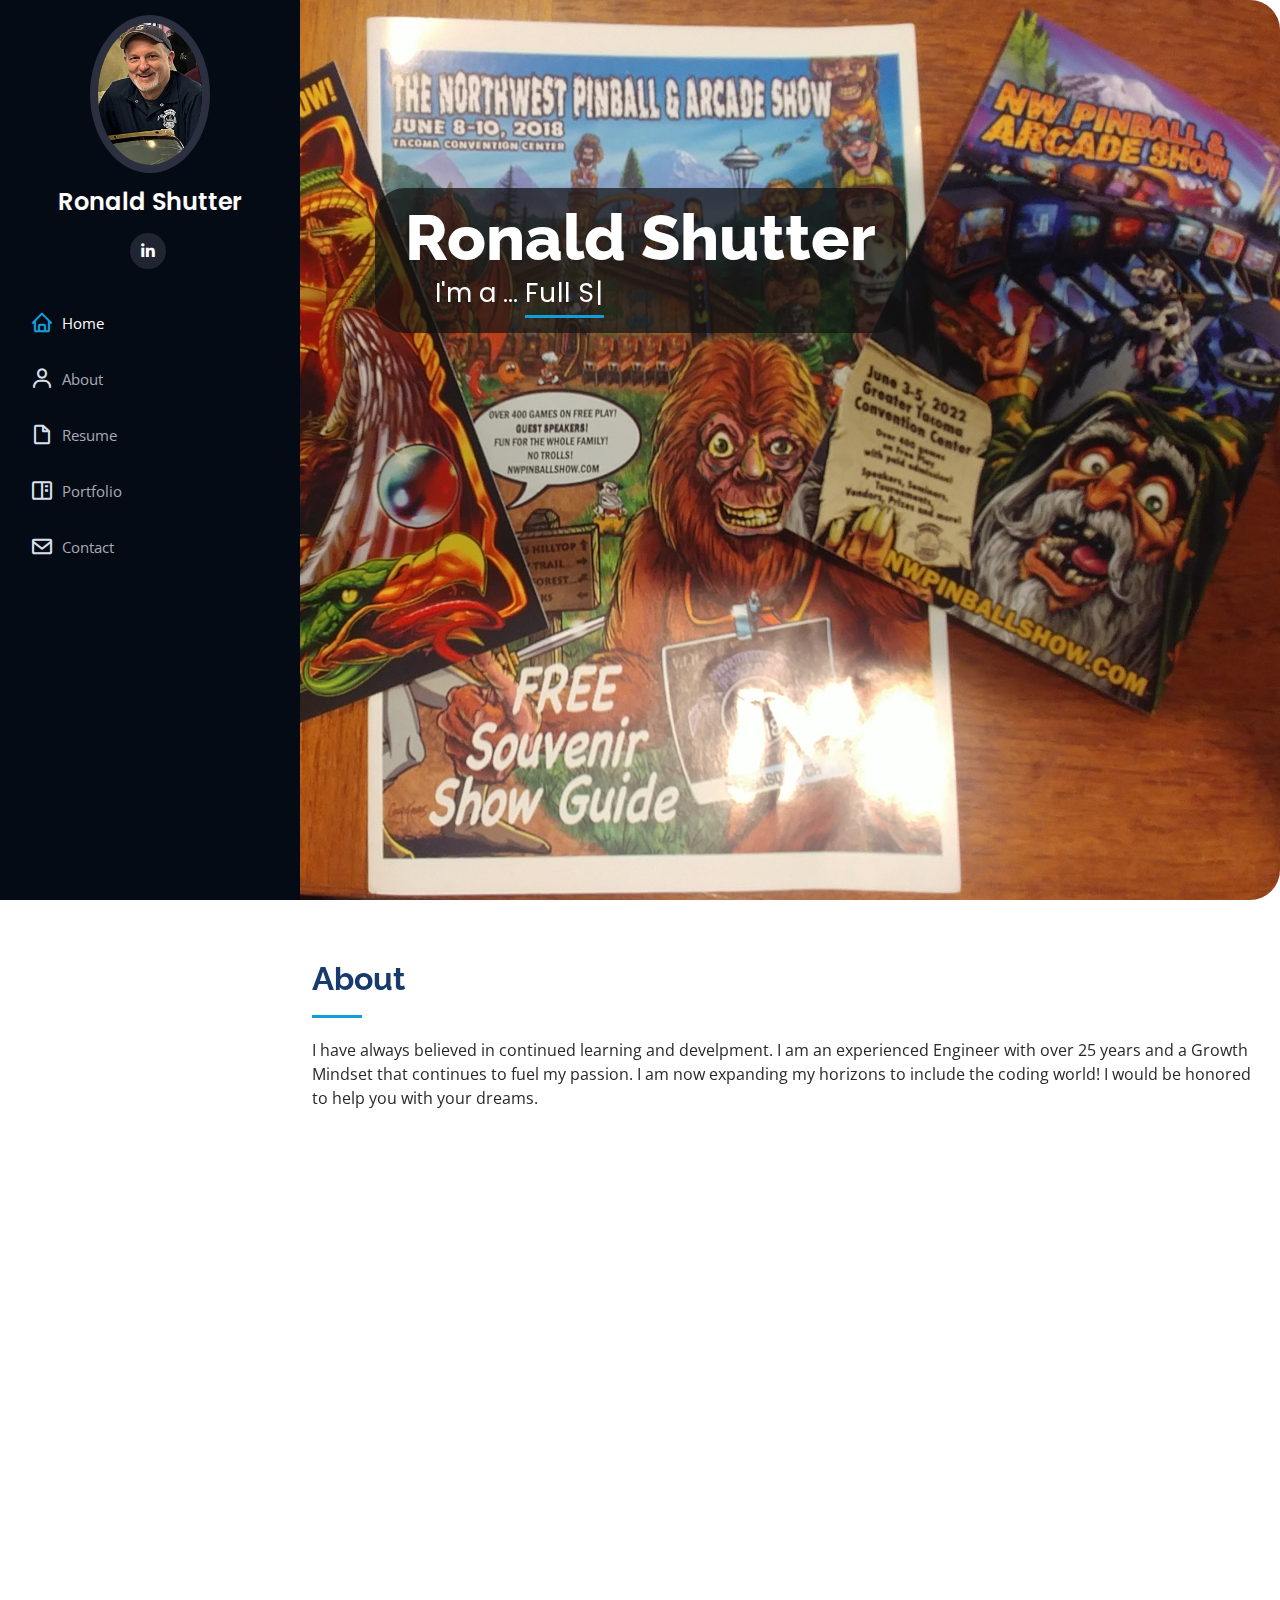
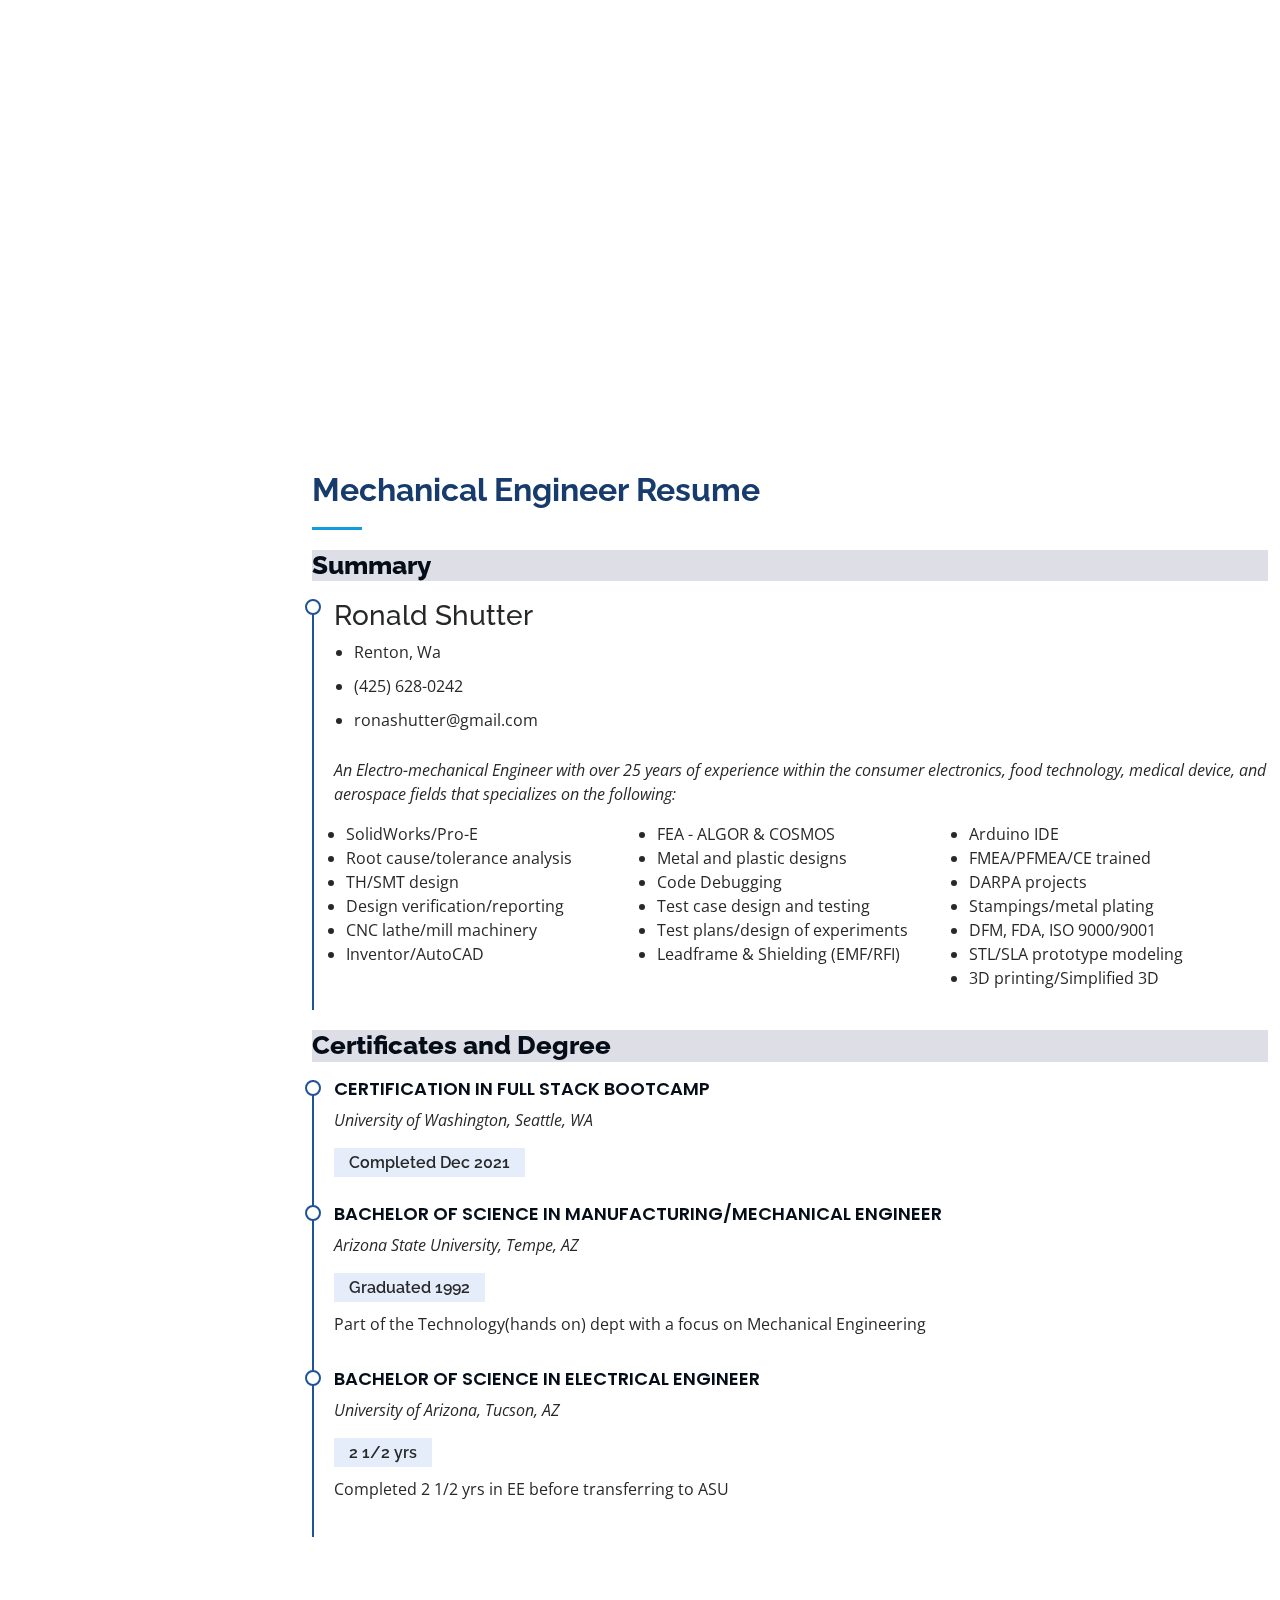
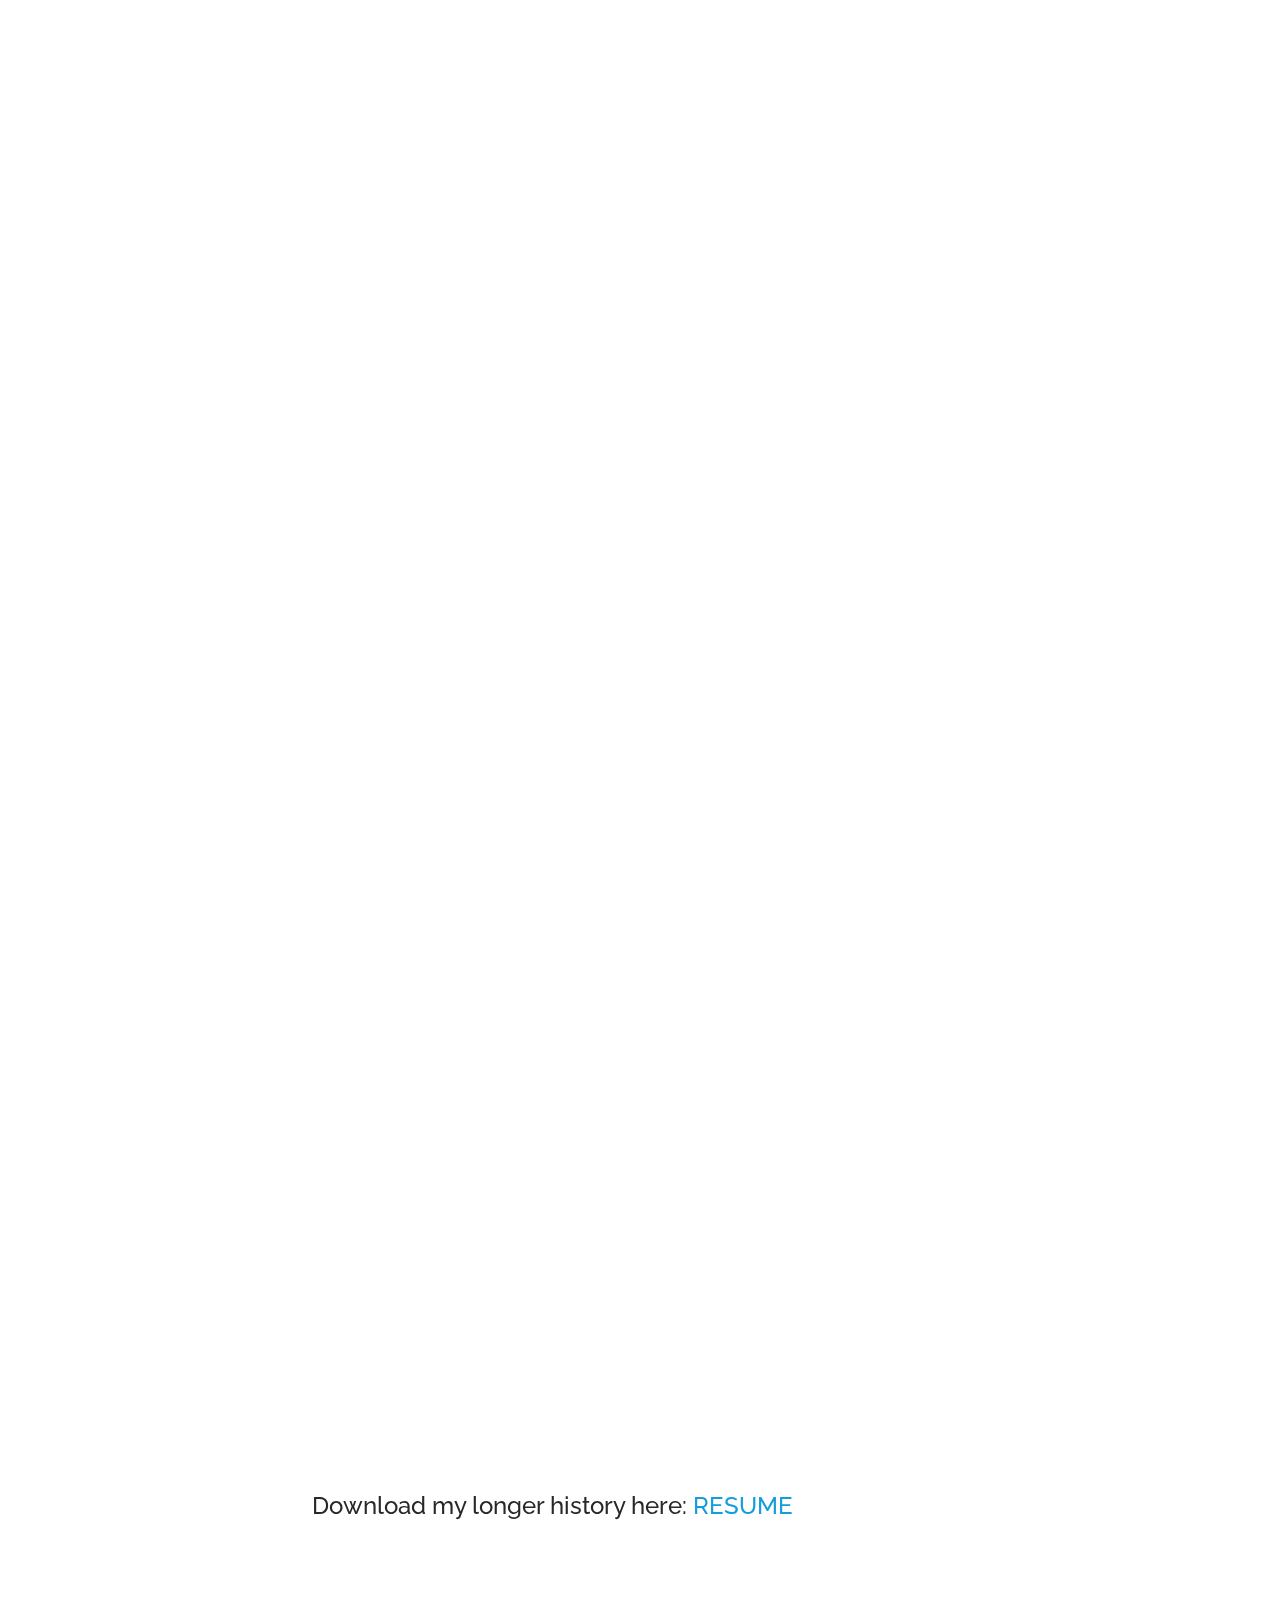
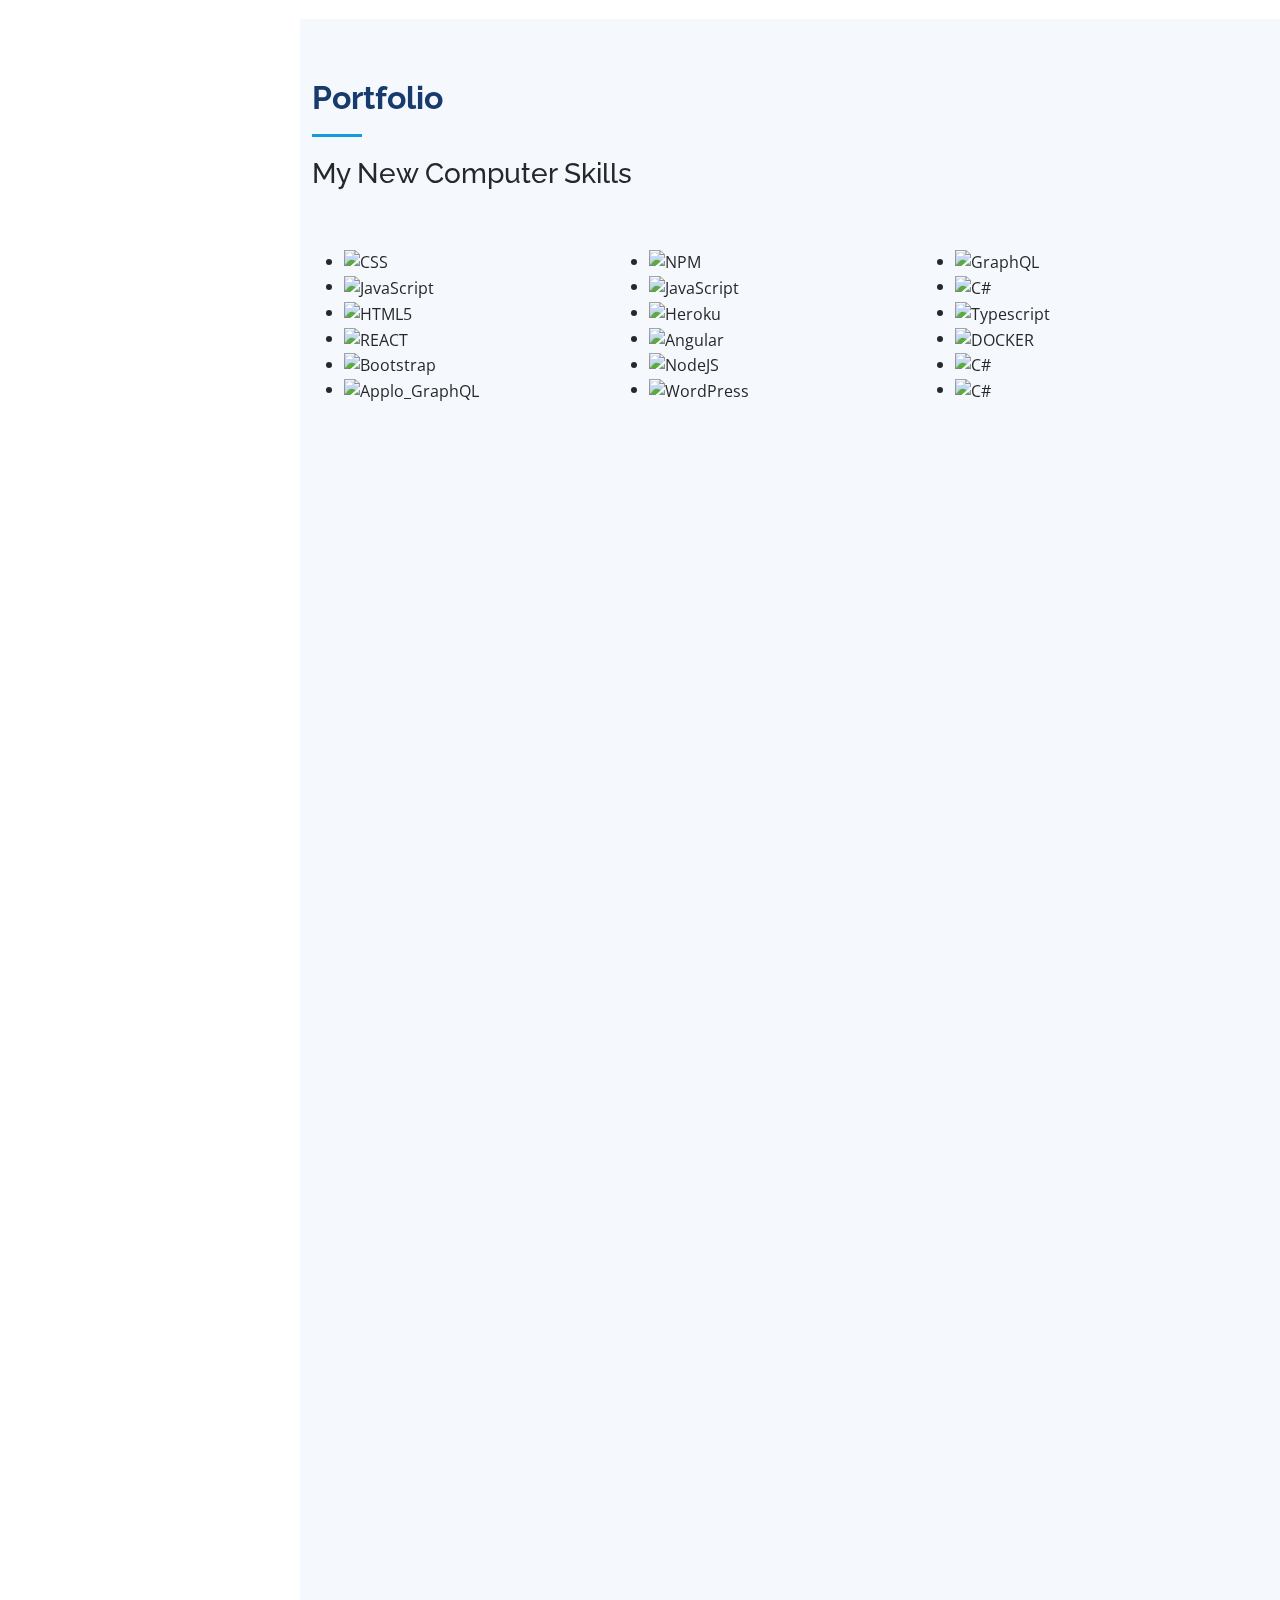
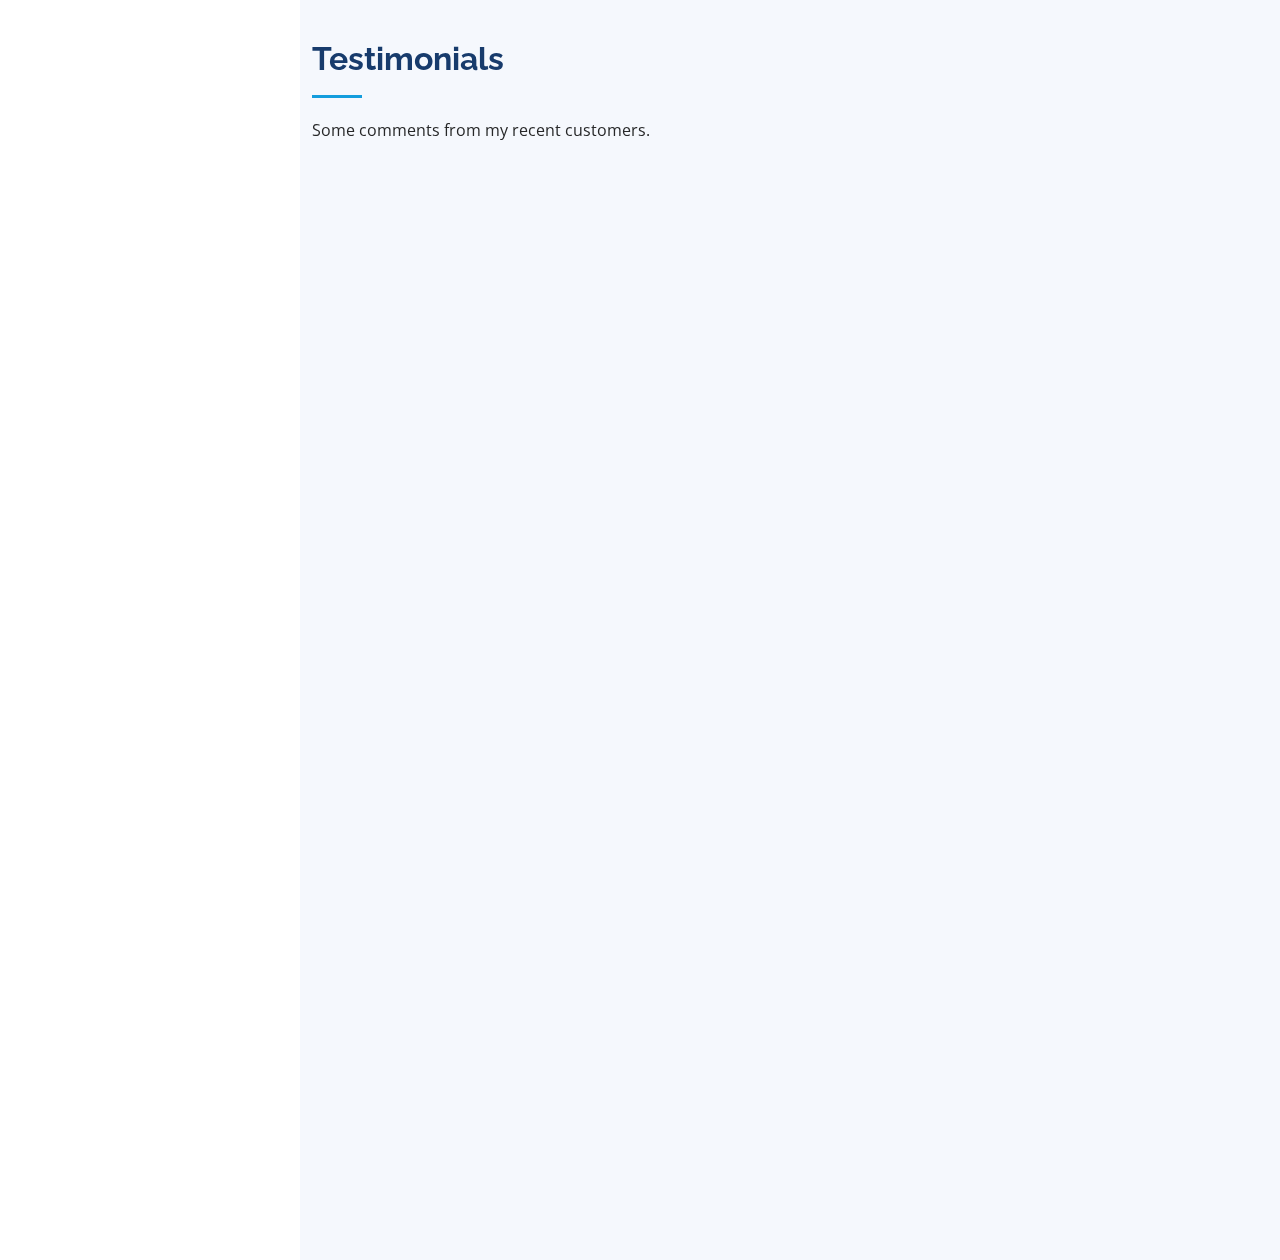
==== index.html @ 195dc435 "latest updates-additions 4-16-23" ====
<!DOCTYPE html>
<html lang="en">
  <head>
    <meta charset="utf-8" />
    <meta content="width=device-width, initial-scale=1.0" name="viewport" />

    <title>Ronald Shutter Portfolio</title>
    <meta content="" name="description" />
    <meta content="" name="keywords" />

    <!-- Favicons -->
    <link href="assets/img/favicon.png" rel="icon" />
    <link href="assets/img/apple-touch-icon.png" rel="apple-touch-icon" />

    <!-- Google Fonts -->
    <link
      href="https://fonts.googleapis.com/css?family=Open+Sans:300,300i,400,400i,600,600i,700,700i|Raleway:300,300i,400,400i,500,500i,600,600i,700,700i|Poppins:300,300i,400,400i,500,500i,600,600i,700,700i"
      rel="stylesheet"
    />

    <!-- Vendor CSS Files -->
    <link href="assets/vendor/aos/aos.css" rel="stylesheet" />
    <link
      href="assets/vendor/bootstrap/css/bootstrap.min.css"
      rel="stylesheet"
    />
    <link
      href="assets/vendor/bootstrap-icons/bootstrap-icons.css"
      rel="stylesheet"
    />
    <link href="assets/vendor/boxicons/css/boxicons.min.css" rel="stylesheet" />
    <link
      href="assets/vendor/glightbox/css/glightbox.min.css"
      rel="stylesheet"
    />
    <link href="assets/vendor/swiper/swiper-bundle.min.css" rel="stylesheet" />

    <!-- Template Main CSS File -->
    <link href="assets/css/style.css" rel="stylesheet" />

    <!-- =======================================================
  * Template Name: iPortfolio
  * Updated: Mar 09 2023 with Bootstrap v5.2.3
  * Template URL: https://bootstrapmade.com/iportfolio-bootstrap-portfolio-websites-template/
  * Author: BootstrapMade.com
  * License: https://bootstrapmade.com/license/
  ======================================================== -->
  </head>

  <body>
    <!-- ======= Mobile nav toggle button ======= -->
    <i class="bi bi-list mobile-nav-toggle d-xl-none"></i>

    <!-- ======= Header ======= -->
    <header id="header">
      <div class="d-flex flex-column">
        <div class="profile">
          <img
            src="assets/img/profile-img.jpg"
            alt=""
            class="img-fluid rounded-circle"
          />
          <h1 class="text-light"><a href="index.html">Ronald Shutter</a></h1>
          <div class="social-links mt-3 text-center">
       
            <a href="#" class="linkedin"><i class="bx bxl-linkedin"></i></a>
          </div>
        </div>

        <nav id="navbar" class="nav-menu navbar">
          <ul>
            <li>
              <a href="#hero" class="nav-link scrollto active"
                ><i class="bx bx-home"></i> <span>Home</span></a
              >
            </li>
            <li>
              <a href="#about" class="nav-link scrollto"
                ><i class="bx bx-user"></i> <span>About</span></a
              >
            </li>
            <li>
              <a href="#resume" class="nav-link scrollto"
                ><i class="bx bx-file-blank"></i> <span>Resume</span></a
              >
            </li>
            <li>
              <a href="#portfolio" class="nav-link scrollto"
                ><i class="bx bx-book-content"></i> <span>Portfolio</span></a
              >
            </li>
           
            <li>
              <a href="#contact" class="nav-link scrollto"
                ><i class="bx bx-envelope"></i> <span>Contact</span></a
              >
            </li>
          </ul>
        </nav>
     
      </div>
    </header>
    <!-- End Header -->

    <!-- ======= Hero Section ======= -->
    <section id="hero" class="d-flex flex-column justify-content-between align-items-center"
    >
      <div class="hero-container justify justify-content-bottom" data-aos="fade-in">
        <br>
        <h1>Ronald Shutter</h1>
        <p>
           I'm a ...
          <span
            class="typed content"
            data-typed-items=" Full Stack Developer, Mechanical Engineer,  Game Developer,  Web Designer   "
          ></span>
        </p>
      </div>
    </section>
    <!-- End Hero -->

    <main id="main">
      <!-- ======= About Section ======= -->
      <section id="about" class="about">
        <div class="container">
          <div class="section-title">
            <h2>About</h2>
            <p>
              I have always believed in continued learning and develpment. I am
              an experienced Engineer with over 25 years and a Growth Mindset
              that continues to fuel my passion. I am now expanding my horizons
              to include the coding world! I would be honored to help you with
              your dreams.
            </p>
          </div>
          <div class="row">
            <div class="col- 4" data-aos="fade-right">
              <img src="assets/img/profile-img.jpg" class="img-fluid" alt="" />
            </div>
            <div class="col-lg-8 pt-4 pt-lg-0 content" data-aos="fade-left">
              <h3>Programmer, Mechanical Engineer &amp; Web Developer !</h3>
              <p class="fst-italic">
                Needless to say, I have a very unique blend of various skills
              
              </p>
              <div class="col-lg-6">
                
                    <li>
                      <i class="bi bi-chevron-right"></i>
                      <strong>Website:</strong>
                      <a href=" https://proton-8.github.io/">Click here </a>
                    </li>
                    <li>
                      <i class="bi bi-chevron-right"></i>
                      <strong>Phone:</strong> <span>+425 628 0242</span>
                    </li>
                    <li>
                      <i class="bi bi-chevron-right"></i>
                      <strong>City:</strong> <span>Renton (Seattle),  WA (USA)
                        
                      </span>
                    </li>
                   <br/>
                  <!-- </ul> -->
                </div>
          <div class="col-lg-6">
                  <ul>
                  
                    <li>
                      <i class="bi bi-chevron-right"></i>
                      <strong>Degree:</strong> <span>Bachelors of Science</span>
                    </li>
                    <li>
                      <i class="bi bi-chevron-right"></i>
                      <strong>Email:</strong>
                      <span>ronashutter@gmail.com</span>
                    </li>
                    <li>
                      <i class="bi bi-chevron-right"></i>
                      <strong>Freelance:</strong> <span>Available</span>
                    </li>
                  </ul>
                </div>

            </div>
    
          </div>
        </div>
      </section>
      <!-- End About Section -->
     
      <!-- End Skills Section -->

      <!-- ======= Resume Section ======= -->
      <section id="resume" class="resume">
                 <div class="container">
        <div class="section-title">
            <h2>Mechanical Engineer Resume</h2> 

          <h3 class="resume-title">Summary</h3>
          <div></div>
      <div class="resume-item ">
            <h3>Ronald Shutter</h3>
            <ul>
              <li>Renton, Wa</li>
              <li>(425) 628-0242</li>
              <li>ronashutter@gmail.com</li>
            </ul>
          <!-- </div> -->
         
            <p>
                        <em>
                  An Electro-mechanical Engineer with over 25 years of
                  experience within the consumer electronics, food technology,
                  medical device, and aerospace fields that specializes on the
                  following:
                </em>
                  </p>
                <!-- </h4> -->
        <div class = "container">
          <div class="row align-items-start">
              <div class = "col" > 
                <li>SolidWorks/Pro-E</li>
                <li>Root cause/tolerance analysis</li> 
                <li>TH/SMT design</li>
                <li>Design verification/reporting</li>
                <li>CNC lathe/mill machinery</li>
                <li> Inventor/AutoCAD</li>
              </div>
              <div class = "col" > 
                <li>FEA - ALGOR & COSMOS</li>
                <li>Metal and plastic designs</li>
                <li>Code Debugging</li>
                <li>Test case design and testing</li>
               <li>Test plans/design of experiments</li>
                <li>Leadframe & Shielding (EMF/RFI)</li>
              </div>
              <div class = "col" >   
                 <li>Arduino IDE</li>
                <li>FMEA/PFMEA/CE trained</li>
                <li>DARPA projects</li>
                <li>Stampings/metal plating</li>
                <li>DFM, FDA, ISO 9000/9001</li>
                <li>STL/SLA prototype modeling</li>
              <li>3D printing/Simplified 3D</li>
                
              </div>
            </div>
          </div>
         <!-- </div> -->
        </div>
          

          <h3 class="resume-title">Certificates and Degree</h3>
          <div class="resume-item">
            <h4>Certification in Full Stack Bootcamp</h4>
            <p><em> University of Washington, Seattle, WA</em></p>
            <h5>Completed Dec 2021</h5>
          </div>
          <div class="resume-item">
            <h4>Bachelor of Science in Manufacturing/Mechanical Engineer</h4>
            <!-- <h5>2015 - 2016</h5> -->
            <p><em>Arizona State University, Tempe, AZ</em></p>
            <h5>Graduated 1992</h5>
            <p>
              Part of the Technology(hands on) dept with a focus on Mechanical
              Engineering
            </p>
          </div>
          <div class="resume-item">
            <h4>Bachelor of Science in Electrical Engineer</h4>

            <p><em>University of Arizona, Tucson, AZ</em></p>
            <h5>2 1/2 yrs</h5>
            <p>Completed 2 1/2 yrs in EE before transferring to ASU</p>
          </div>
        
        <div class="  ">
          <div class="patents" data-aos="fade-left">
            <!-- <br></br> -->
            <h3>Granted US Patents : </h3>
        <div class="Numbers">
              <li> 10,060,454</li>
              <li> 9,604,230</li>
              <li> 6,325,664</li>
              <li> 6,224,425</li>
              <li> 6,176,741</li>
              <li> 6,159,050</li>
              <li> 6,116,963</li>
              <li> 5,971,805</li>
            </div>
          </div>
        </div>
        <div class="col-lg-6 pb-0" data-aos="fade-up" data-aos-delay="500">
          <h3 class="resume-title">Professional Experience</h3>
          <div class="resume-item pb-0">
            <h4>Senior Project Engineer</h4>
            <h5>March 2019 to July 2021</h5>
            <p><em> Triumph Aerospace Systems</em> in Redmond, WA</p>
            <ul>
              <li>
                Senior level position that overviewed the development of new
                electromechanical systems for the Aerospace industry including
                flight controls, high precision utility systems, brake controls
                and actuation systems
              </li>
              <li>
                Created and built various tooling used in the qualification and
                production of new systems
              </li>
              <li>
                Served as the project's liaison with customers regarding both
                technical and nontechnical issues that arise during both
                development and qualification testing
              </li>
              <li>
                Oversaw and performed analysis to support system development
                including controls system performance
              </li>
            </ul>
          </div>
          <div class="resume-item">
            <h4>Mechanical Design Engineer</h4>
            <h5>April 2013 to November 2018</h5>
            <p><em> JBT Corporation (formerly DSI) </em>in Redmond, WA</p>
            <ul>
              <li>
                Mechanical Design Engineer within R&D for the food technology
                division of the company
              </li>
              <li>
                Principal lead designer (using Autodesk Inventor) and program
                manager for new products (obtained US Patent)
              </li>
              <li>
                Responsible for research and development of innovative solutions
                to current customer needs/requests
              </li>
              <li>
                Collaborated with technical writer to create complete assembly
                and test documentation for new products
              </li>

              <li>
                Local CE Marking representative for all DSI machines to verify
                European standards compliance
              </li>
            </ul>
          </div>
          <div class="resume-item">
            <h4>Mechanical Hardware Test Engineer</h4>
            <h5>August 2010 to April 2013</h5>
            <p>
              <em>
                Insight Global (vendor for <b>Microsoft X-Box</b> development
                team) </em
              >in Redmond, WA
            </p>
            <ul>
              <li>
                Mechanical Design Engineer within R&D for the food technology
                division of the company
              </li>
              <li>
                Principal lead designer (using Autodesk Inventor) and program
                manager for new products (obtained US Patent)
              </li>
              <li>
                Responsible for research and development of innovative solutions
                to current customer needs/requests
              </li>
              <li>
                Collaborated with technical writer to create complete assembly
                and test documentation for new products
              </li>

              <li>
                Local CE Marking representative for all DSI machines to verify
                European standards compliance
              </li>
            </ul>
          </div>
          <!--  -->
        <!-- </div> -->

         </div class="resume-item">
          <h4>Download my longer history here:
          <a href="assets\info\ME Detailed Resume-Shutter 2023.doc"
          target="_blank" rel="noreferrer">RESUME</a></h4>
           </div> 
        </div>
       </div>
  </section>      <!-- End Resume Section -->
 

      <!-- ======= Portfolio Section =====+++++++++++++++++++++++== -->

      <section id="portfolio" class="portfolio section-bg">
        <div class="container">
          <div class="section-title">
            <h2>Portfolio</h2>
          <h3 class="row-cols-auto">My New Computer Skills</h3>
         </div>
         <!-- ======= Skills Section ======= -->
          <section id="skills" class="skills section-bg">
               <div class = "container">
                <div class="row align-items-start">
                  
                    <div class = "col" > 
                      <!-- <div class="details">  -->
          <li>
            
          <img
          src="https://img.shields.io/badge/css3-%231572B6.svg?style=for-the-badge&logo=css3&logoColor=white"
          alt="CSS"
          />
          </li>
        <!-- </div> -->
          <!-- <div class="details"></div> -->
         <li>
           
          <img
          src=" https://img.shields.io/badge/javascript-%23323330.svg?style=for-the-badge&logo=javascript&logoColor=%23F7DF1E"
          alt="JavaScript"
          />
          </li>
        <!-- </div> -->
          <li>
          <img
          src=" https://img.shields.io/badge/html5-%23E34F26.svg?style=for-the-badge&logo=html5&logoColor=white"
          alt="HTML5"
          />
          </li>
          <li>
          <img
          src="https://img.shields.io/badge/react-%2320232a.svg?style=for-the-badge&logo=react&logoColor=%2361DAFB  "
          alt="REACT"
          />
          </li>
         <li>
          <img
          src=" https://img.shields.io/badge/bootstrap-%23563D7C.svg?style=for-the-badge&logo=bootstrap&logoColor=white "
          alt="Bootstrap"
          />
          </li><li>
              <img
                src=" https://img.shields.io/badge/-ApolloGraphQL-311C87?style=for-the-badge&logo=apollo-graphql "
                alt="Applo_GraphQL"
              />
            </li>
          
          </div>
          <div class = "col" >   
          <li>
          <img
          src="https://img.shields.io/badge/NPM-%23CB3837.svg?style=for-the-badge&logo=npm&logoColor=white "
          alt="NPM"
          />
          </li> 
            <li>
              <img
                src=" https://img.shields.io/badge/express.js-%23404d59.svg?style=for-the-badge&logo=express&logoColor=%2361DAFB "
                alt="JavaScript"
              />
            </li>
            
            <li>
              <img
                src=" https://img.shields.io/badge/heroku-%23430098.svg?style=for-the-badge&logo=heroku&logoColor=white"
                alt="Heroku"
              />
            </li>
            <li>
              <img
                src=" https://img.shields.io/badge/angular-%23DD0031.svg?style=for-the-badge&logo=angular&logoColor=white"
                alt="Angular"
              />
            </li>
      
            <li>
              <img
                src=" https://img.shields.io/badge/node.js-6DA55F?style=for-the-badge&logo=node.js&logoColor=white"
                alt="NodeJS"
              />
            </li>
      
            <li>
              <img
                src="https://img.shields.io/badge/WordPress-%23117AC9.svg?style=for-the-badge&logo=WordPress&logoColor=white  "
                alt="WordPress"
              />
            </li>
      
            
      </div>
          <div class = "col" > 
          <li>
           <img
          src=" https://img.shields.io/badge/-GraphQL-E10098?style=for-the-badge&logo=graphql&logoColor=white  "
          alt="GraphQL"
           />
            </li>

          <li>
         <img
          src=" https://img.shields.io/badge/c%23-%23239120.svg?style=for-the-badge&logo=c-sharp&logoColor=white  "
          alt="C#"
            />
            </li>

            <li>
            <img
          src="https://img.shields.io/badge/typescript-%23007ACC.svg?style=for-the-badge&logo=typescript&logoColor=white  "
          alt="Typescript"
            />
            </li>

          <li>
          <img
          src="https://img.shields.io/badge/docker-%230db7ed.svg?style=for-the-badge&logo=docker&logoColor=white  "
          alt="DOCKER"
          />
         </li>
          <li>
          <img
          src=" https://img.shields.io/badge/MongoDB-%234ea94b.svg?style=for-the-badge&logo=mongodb&logoColor=white  "
          alt="C#"
        />
        </li>

        <li>
        <img
          src=" https://img.shields.io/badge/mysql-%2300f.svg?style=for-the-badge&logo=mysql&logoColor=white  "
          alt="C#"
        />
        </li>
        <br/>   
        </div>
                </div>
        </div>
        </section> <!-- =======  End of Skills Section ======= -->

        
        <!-- my CODE Examples -->
        <div class="row" data-aos="fade-up">
            <h4>Below are some projects that I did myself along with group project that I worked on</h4>
          
            <div class="col-lg-12 d-flex justify-content-center">
              <ul id="portfolio-flters">
                <li data-filter="*" class="filter-active">All</li>
                <li data-filter=".filter-personal">Personal</li>
                <!-- <li data-filter=".filter-card">Card</li> -->
                <li data-filter=".filter-group">Group</li>
              </ul>
            </div>
          </div>
           <div class="row portfolio-container" data-aos="fade-up"
            data-aos-delay="50">
        <!-- <div class="row portfolio-container"
            
          > -->
         
        <!-- my project--> 
  <!-- <div class="col" > -->
      <div class ="col-lg-5 col-md-6 portfolio-item filter-group">
        <!-- <div class="col-lg-4 col-md-10 portfolio-item filter-group"> -->
            <div class="portfolio-wrap">
                <img src="assets/img/portfolio/Proj1.jpg"
                  class="img-fluid"
                  alt=""
                /><b>City-Scan</b> -- This was my first TEAM project. This project allows users to
                search COVID-related data on a state level, while evaluating
                quality of life data such as healthcare, commute and cost of
                living of specific cities within the state
                
                <div class="portfolio-links">
                  <a
                    href="https://michaelhermes.github.io/City-Scan/"
                    target="_blank"
                  rel="noreferrer"  
                    title="City Scan"
                    ><i class="bx bx-link"></i
                  ></a>
               
                </div>
              </div>
            </div>
<br/>
        <!-- my project-->
        <!-- <div class="" > -->
            <div class="col-lg-4 col-md-6 portfolio-item filter-personal">
              <div class="portfolio-wrap">
                
                <img
                  src="assets/img/portfolio/Proj2.gif"
                  class="img-fluid"
                  alt=""
                />
                <br/>
                <b>Workday Scheduler</b> -- The focus of this project was to create a simple calendar application that allows a user to save events for each hour of the day by modifying starter code. This app runs in the browser and feature dynamically updated HTML and CSS powered by jQuery.
                <div class="portfolio-links">
                  <a
                  href="https://proton-8.github.io/Interactive-Planner/"
                  target="_blank"
                  rel="noreferrer"  
                  title="Planner"
                  >
                  <i class="bx bx-link"></i
                    >
                </a>

                </div>
              </div>
            </div>
            <br/>
        <!-- my project-->
            <div class="col-lg-4 col-md-6 portfolio-item filter-group ">
              <div class="portfolio-wrap">
                <img
                  src="assets/img/portfolio/WT-demo1.gif"
                  class="img-fluid"
                  alt=""
                />
               <b>Weight Tracker</b> -- My second TEAM project.  We built this app to help the average user keep track of their weight. This website will provide the ability to input their daily weight and allow them to display their daily progress on a table or graph and inspire me to keep going. They will also have the option to share my progress with my friends or my doctor. 
               
               <div class="portfolio-links">
                  <a
                    href="https://github.com/Proton-8/WeightTracker/"
                    target="_blank"
                  rel="noreferrer"  
                    title="Wgt Tracker"
                    ><i class="bx bx-link"></i
                  ></a>
                  </div>
              </div>
            </div>
          
        <!-- my project-->
            <div class="col-lg-4 col-md-6 portfolio-item filter-personal">
              <div class="portfolio-wrap">
                <img
                  src="assets/img/portfolio/Proj4.gif"
                  class="img-fluid"
                  alt=""/>  <br> <b>Password Generator</b> -- A quick way to generate a secret password that could contain four possible combinations. First a user must choose the length from 8 to 128 characters long. After that the following choices must be made: 1. Do you want upper case characters? 2. Do you want lower case characters? 3. Do you want numbers?  4. Do you want special characters?  - NOTE: The user must choose at least one option or it will return to the start. The user is then presented the final password 

                <div class="portfolio-links">
                  <a
                    href="https://proton-8.github.io/My-first-password-creator/"
                    target="_blank"
                  rel="noreferrer"  
                    title="Password Generator"
                    ><i class="bx bx-link"></i
                  ></a>
                   </div>
              </div>
            </div>
            <br/>
          <!-- my project-->
            <div class="col-lg-4 col-md-6 portfolio-item filter-group">
              <div class="portfolio-wrap">
                <img
                  src="assets/img/portfolio/Proj8.jpg"
                  class="img-fluid"
                  alt=""
                />
               <b>Expense Management System</b> --  My final TEAM project.  A React app that uses Apollo Client to manage both local and remote data with GraphQL, JWT (JSON Web Token) to define a self-contained token for securely transmitting information between parties. Other features we use in our project are JSX, CSS for front-end design.   When users open the page, they are asked to log in or sign up. When they're in, they are shown the dashboard, where they see the window summaries of total budget, budget left and how much they've spent. In the dashboard, they also have the access to the donut chart that displays the top 5 expenses and the report below it that shows the transactions.
               
                <div class="portfolio-links">
                  <a
                    href="https://github.com/ptkn2001/project3/"
                    target="_blank"
                  rel="noreferrer"  
                    title="Expense Manager"
                    ><i class="bx bx-link"></i>
                  </a>
                </div>
              </div>
            </div>
            <br/>
          <!-- my project-->
            <div class="col-lg-4 col-md-6 portfolio-item filter-personal">
              <div class="portfolio-wrap">
                <img
                  src="assets/img/portfolio/Proj5.JPG"
                  class="img-fluid"
                  alt=""
                />
                <br/><b>Workout-Tracker</b> -- This app will allow a user to view create and track daily workouts. The user will be able to log multiple exercises in a workout on a given day. The app will also be able to track the name, type, weight, sets, reps, and duration of exercise. If the exercise is a cardio exercise, the app will be able to track the distance traveled and present the past 7 workouts in a graph on the dashboard page
                <div class="portfolio-links">
                  <a
                    href="https://proton-8.github.io/Workout-Tracker/"
                    target="_blank"
                    rel="noreferrer"  
                    
                    title="Workout-Tracker"
                    ><i class="bx bx-link"></i
                  ></a>
                  
                </div>
              </div>
            </div>

<!-- my project-->
<div class="col-lg-4 col-md-6 portfolio-item filter-personal">
  <div class="portfolio-wrap">
    <img
      src="assets/img/portfolio/HA-2023-4-14.gif"
      class="img-fluid"
      alt=""
    />
    <br/><b>Hawaiian Attitude</b> -- This website was designed using Shopify and then customized per customer's request.
    <div class="portfolio-links">
      <a
        href="https://HawaiianAttitude.com/"
        target="_blank"
        rel="noreferrer"  
        
        title="Hawaiian Attitude"
        ><i class="bx bx-link"></i
      ></a>
      
    </div>
  </div>

</div>



          <!-- </div> -->
        </div>
      </section>     
       <!-- End Portfolio Section -->

    <!-- ======= Testimonials Section ======= -->
    <section id="testimonials" class="testimonials section-bg">
      <div class="container">

        <div class="section-title">
          <h2>Testimonials</h2>
          <p>Some comments from my recent customers.</p>
        </div>

        <div class="testimonials-slider swiper" data-aos="fade-up" data-aos-delay="800">
          <div class="swiper-wrapper">

            <div class="swiper-slide">
              <div><h5>Position: Unity Web Developer</h5> </div> 
              <div class="testimonial-item" data-aos="fade-up">
                <p>
                  <i class="bx bxs-quote-alt-left quote-icon-left"></i>
                  
                  Great communicator. Stayed in touch with us the whole time and gave great progress updates. We are very happy with his work and he was able to do everything we requested and in a timely manner. Definitely recommend
                  <i class="bx bxs-quote-alt-right quote-icon-right"></i>
                </p>
                <!-- <img src="assets/img/testimonials/testimonials-1.jpg" class="testimonial-img" alt=""> -->
                <h3>Digital Daylight</h3>
                <!-- <h4>Ceo &amp; Founder</h4> -->
              </div>
            </div><!-- End testimonial item -->

            <div class="swiper-slide">
              <div class="testimonial-item" data-aos="fade-up" data-aos-delay="800">
                <p>
                  <i class="bx bxs-quote-alt-left quote-icon-left"></i>
                  Ron helped me create the website I had always dreamed of
                  <i class="bx bxs-quote-alt-right quote-icon-right"></i>
                </p>
                <img src="assets\img\Jeff G -2.png             
                " class="testimonial-img" alt="">
                <h3>Jeff Grith</h3>
                <h4>Ceo &amp; Founder of Hawaiian Attitude</h4>
              </div>
            </div>
            </div><!-- End testimonial item -->

            

      <!-- ======= Contact Section ======= -->
      <section id="contact" class="contact">
        <div class="container">
          <div class="section-title">
            <h2>Let's Talk </h2>
            <p>
              Please see below information...
            </p>
          </div>

          <div class="row" data-aos="fade-in">
            <div class="col-lg-5 d-flex align-items-stretch">
              <div class="info">
                
                <div class="email">
                  <i class="bi bi-envelope"></i>
                  <h4>Email:</h4>
                  <p>ronashutter@gmail.com</p>
                </div>

                <div class="phone">
                  <i class="bi bi-phone"></i>
                  <h4>Call:</h4>
                  <p>+1 425 628 0242</p>
                </div>

                <div class="address">
                  <i class="bi bi-geo-alt"></i>
                  <h4>Location:</h4>
                  <p>Renton, WA</p>
                </div>

              </div>
            </div>
        </div>
        <!-- </div> -->
      </section><!-- End Contact Section -->
      
    </main> <!-- End #main -->

   
    <!-- ======= Footer ======= -->
    <footer id="footer">
      <div class="container">
        <div class="copyright">
          &copy; Copyright <strong><span>iPortfolio</span></strong>
        </div>
        <div class="credits">
          <!-- All the links in the footer should remain intact. -->
          <!-- You can delete the links only if you purchased the pro version. -->
          <!-- Licensing information: https://bootstrapmade.com/license/ -->
          <!-- Purchase the pro version with working PHP/AJAX contact form: https://bootstrapmade.com/iportfolio-bootstrap-portfolio-websites-template/ -->
          Designed by<a> WarmSoxStudio with help from </a>
          <a href="https://bootstrapmade.com/">BootstrapMade</a>
        </div>
      </div>
  
    </footer>

    <!-- End  Footer -->

    <a
      href="#"
      class="back-to-top d-flex align-items-center justify-content-center"
      ><i class="bi bi-arrow-up-short"></i
    ></a>

    <!-- Vendor JS Files -->
    <script src="assets/vendor/purecounter/purecounter_vanilla.js"></script>
    <script src="assets/vendor/aos/aos.js"></script>
    <script src="assets/vendor/bootstrap/js/bootstrap.bundle.min.js"></script>
    <script src="assets/vendor/glightbox/js/glightbox.min.js"></script>
    <script src="assets/vendor/isotope-layout/isotope.pkgd.min.js"></script>
    <script src="assets/vendor/swiper/swiper-bundle.min.js"></script>
    <script src="assets/vendor/typed.js/typed.min.js"></script>
    <script src="assets/vendor/waypoints/noframework.waypoints.js"></script>
    <script src="assets/vendor/php-email-form/validate.js"></script>

    <!-- Template Main JS File -->
    <script src="assets/js/main.js"></script>
  </body>
</html>
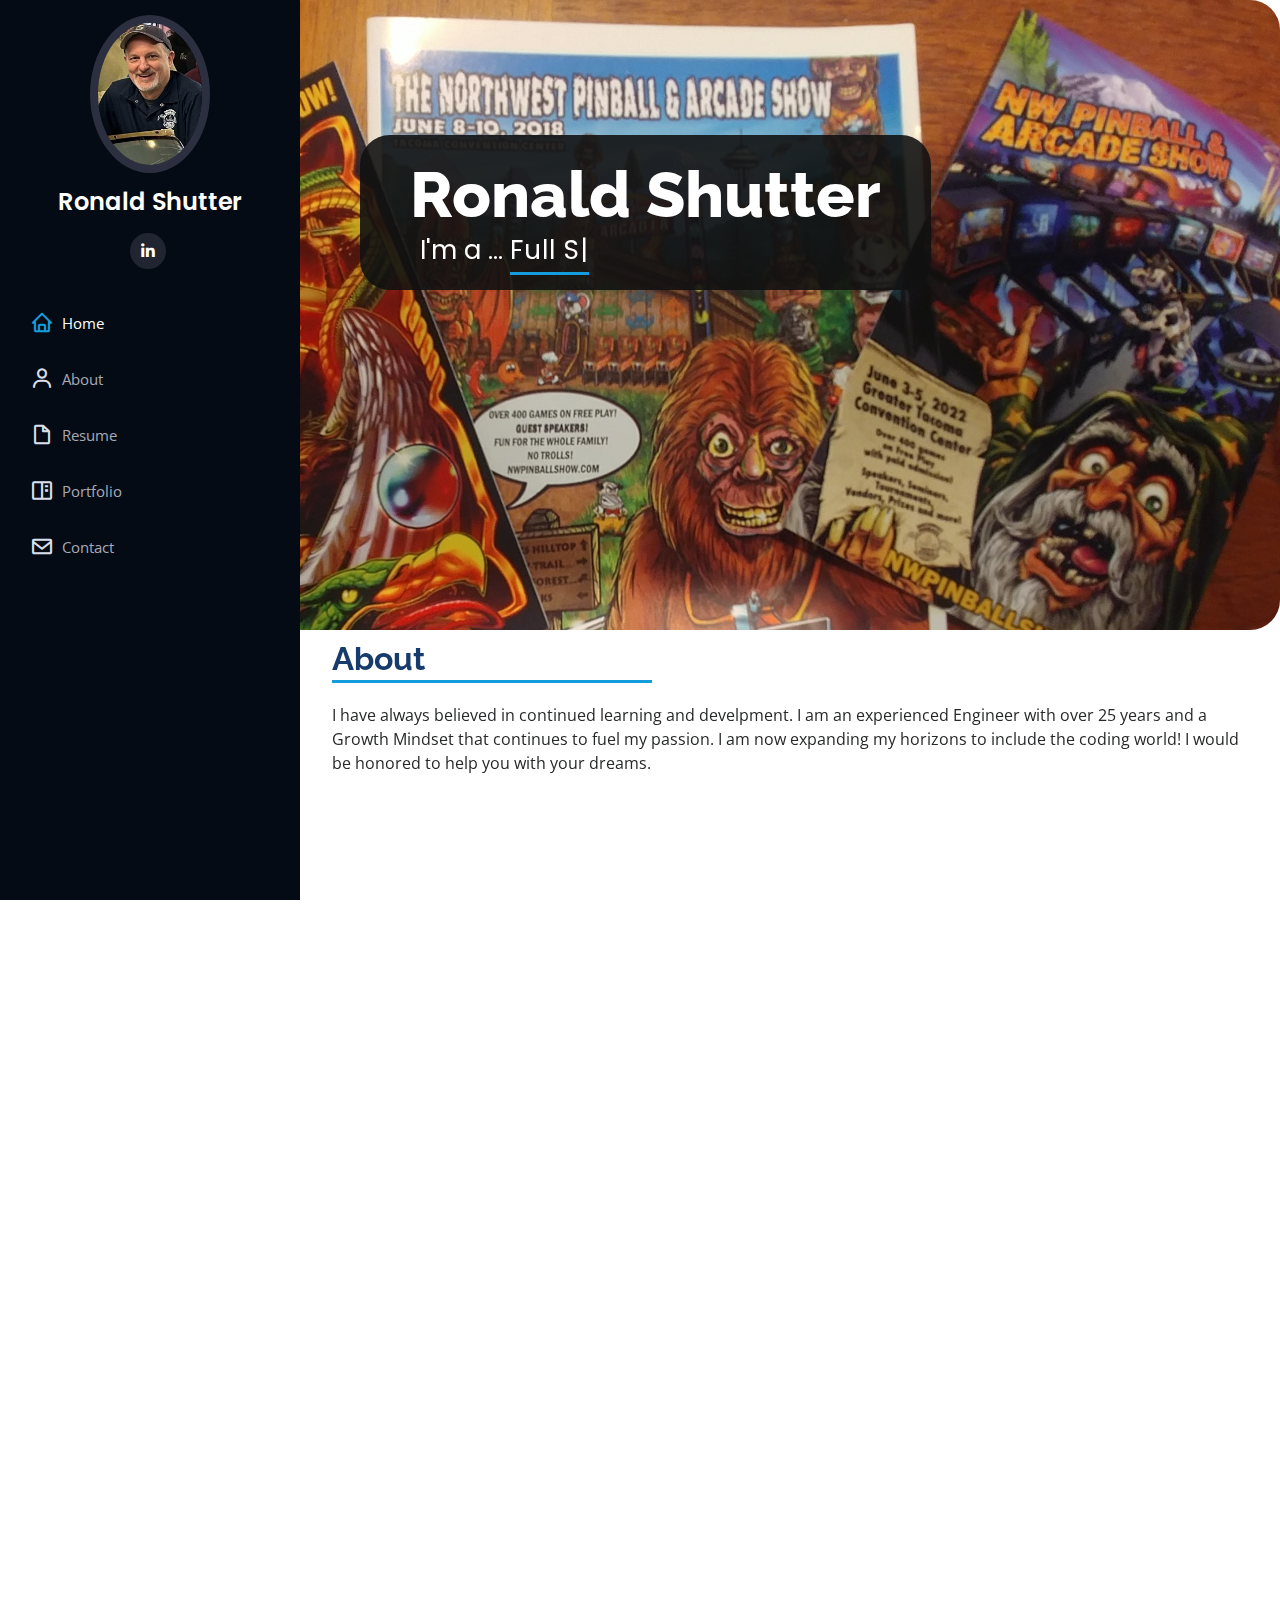
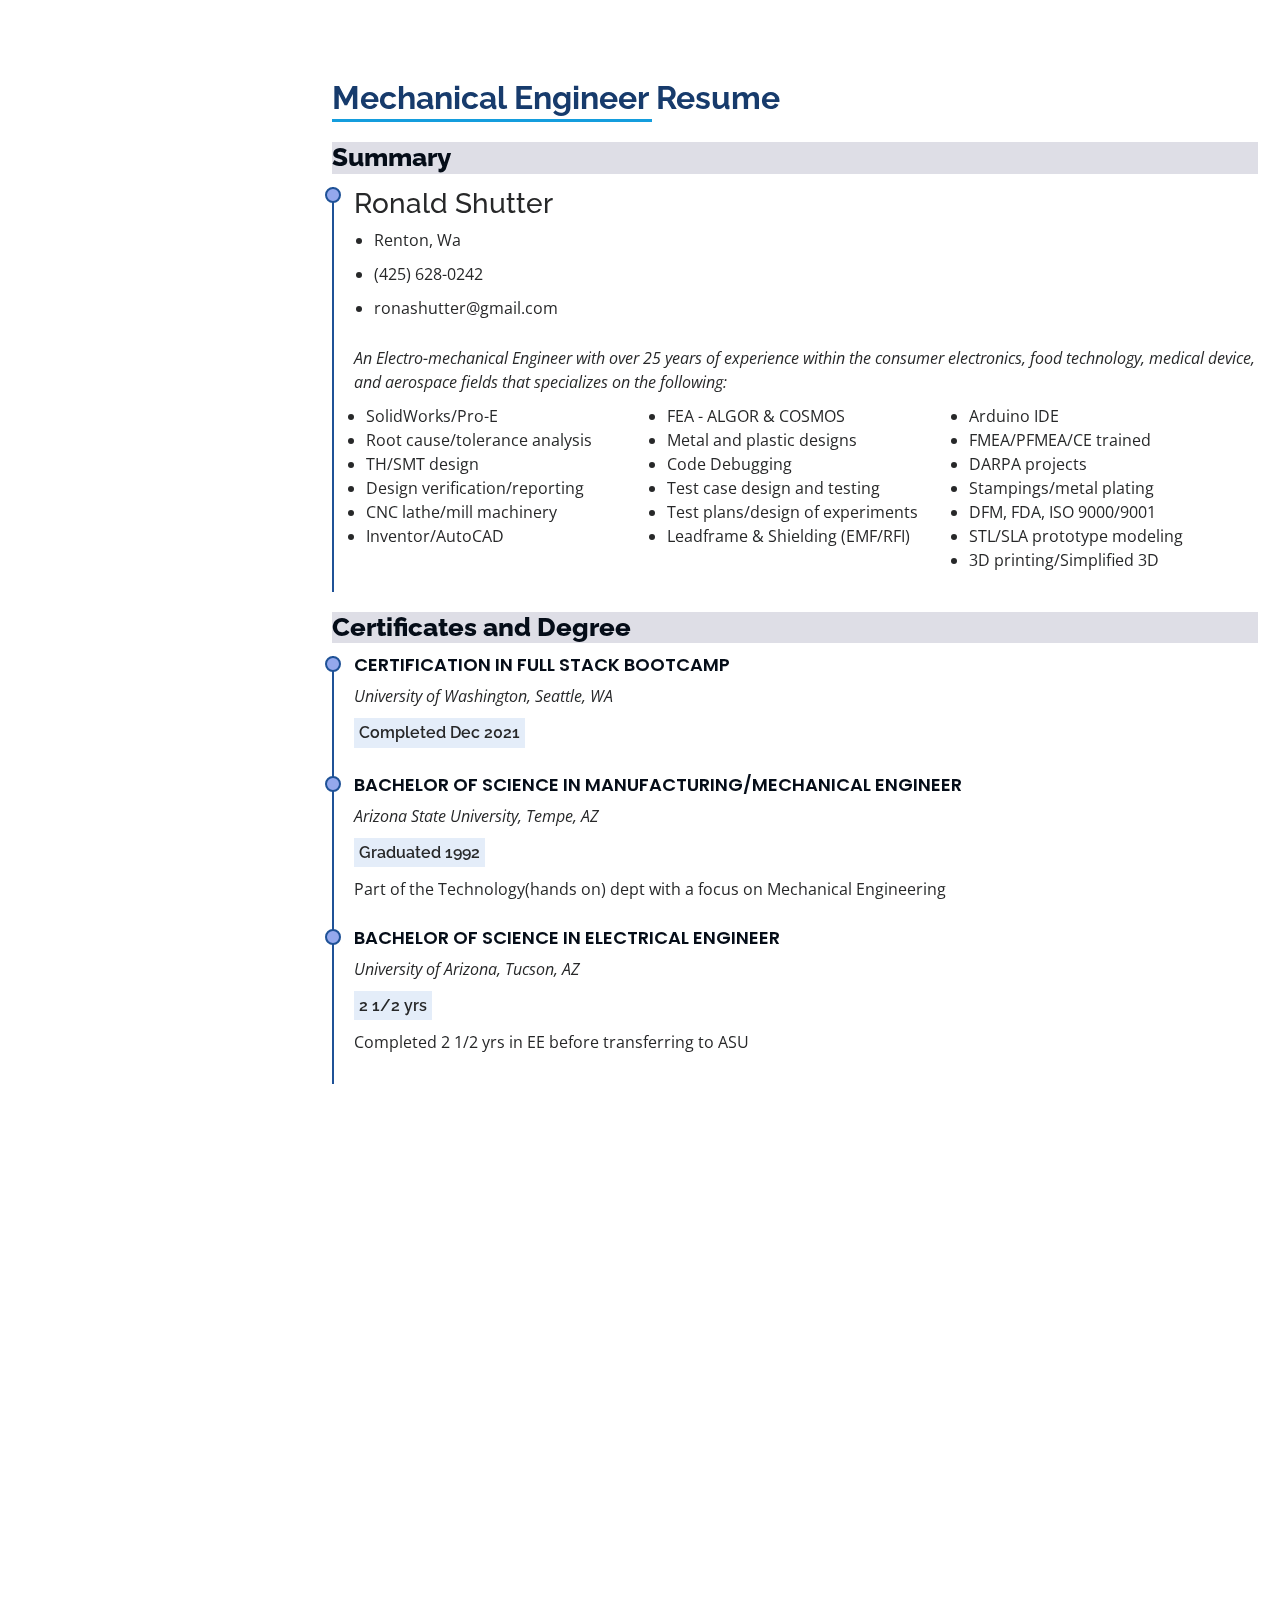
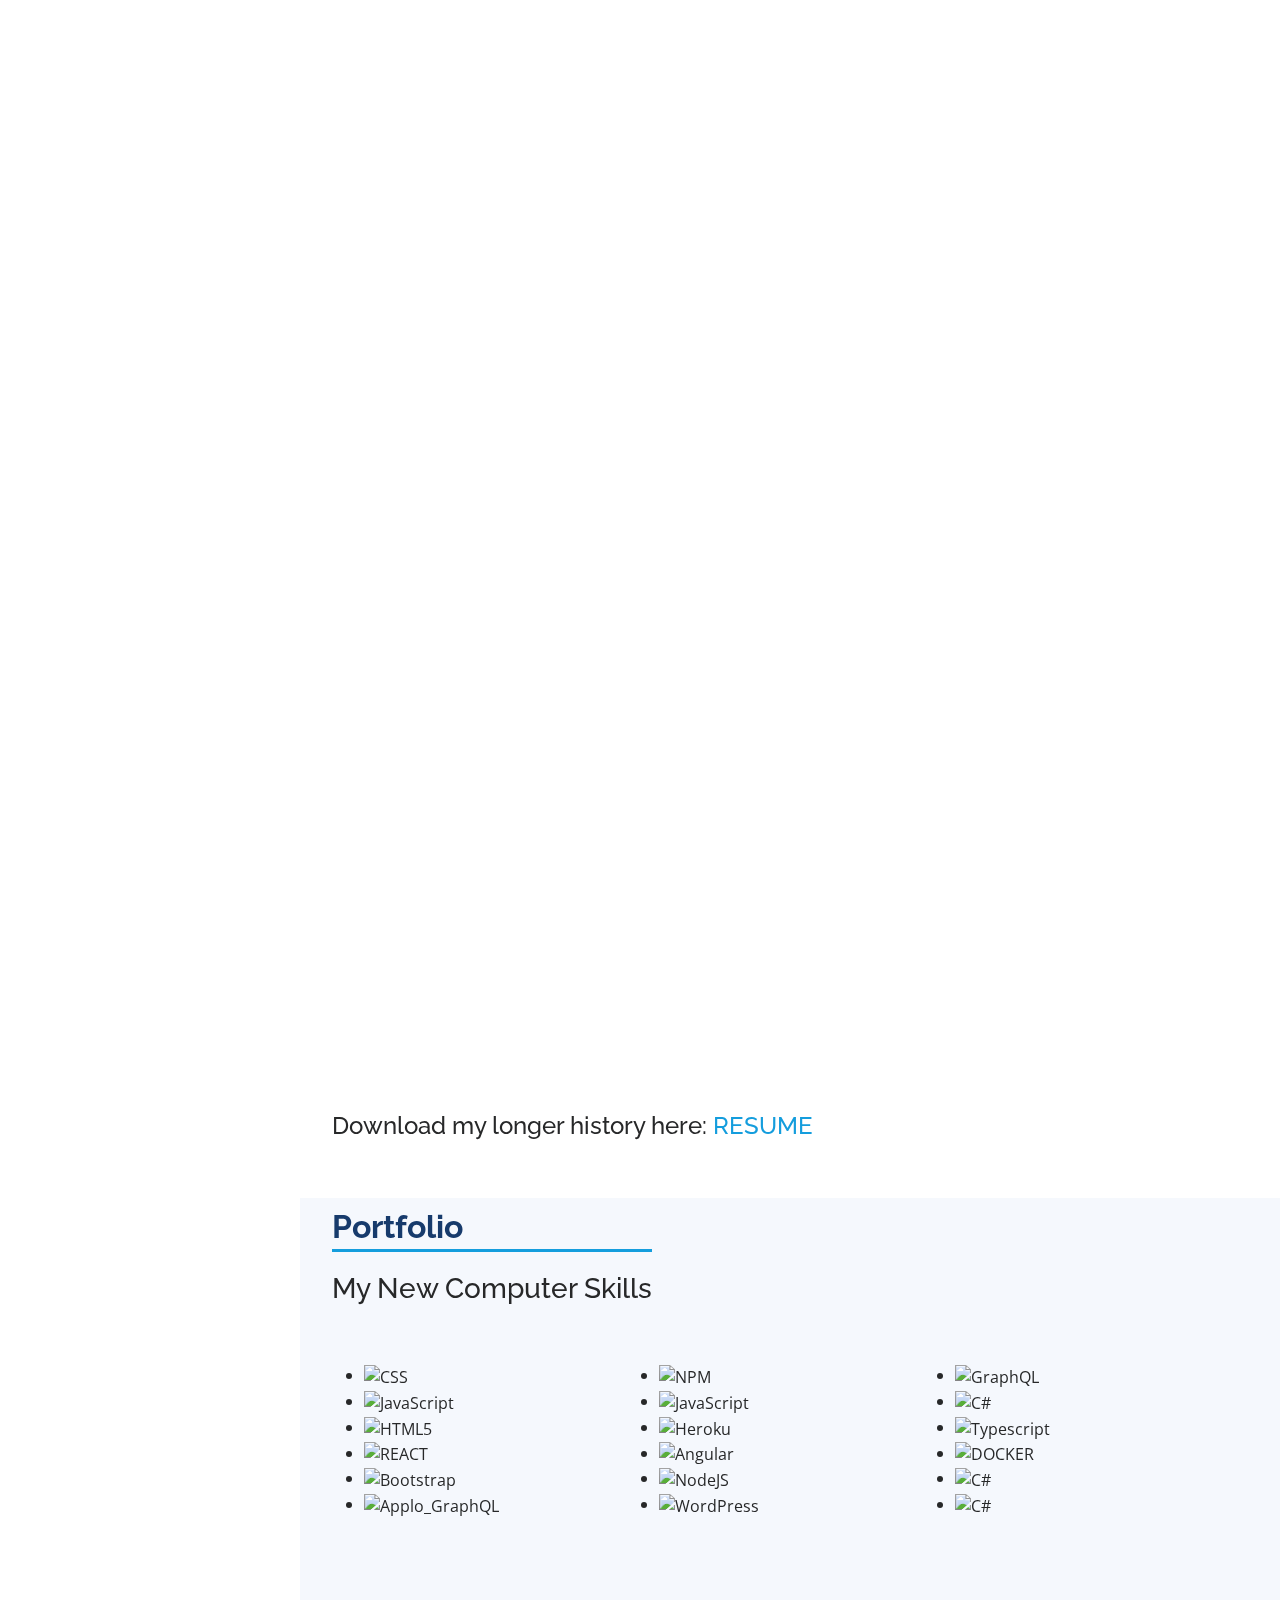
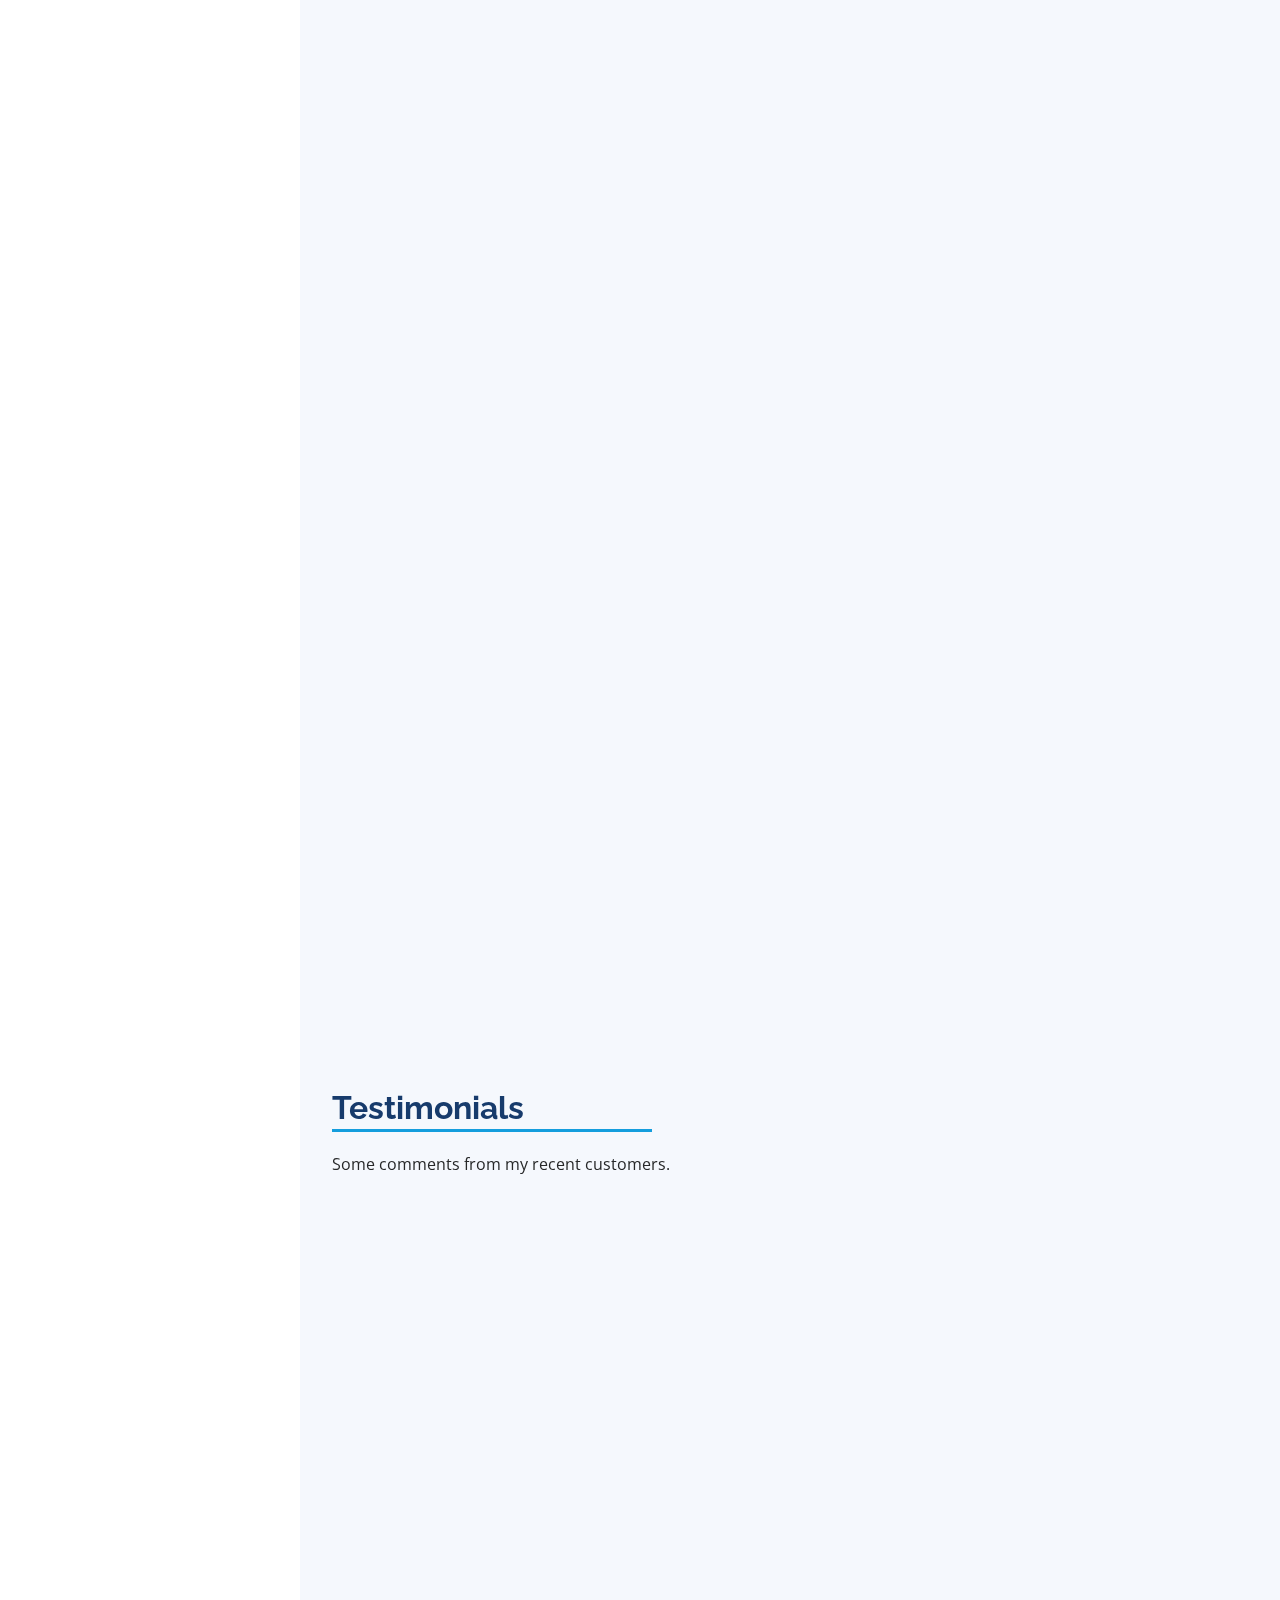
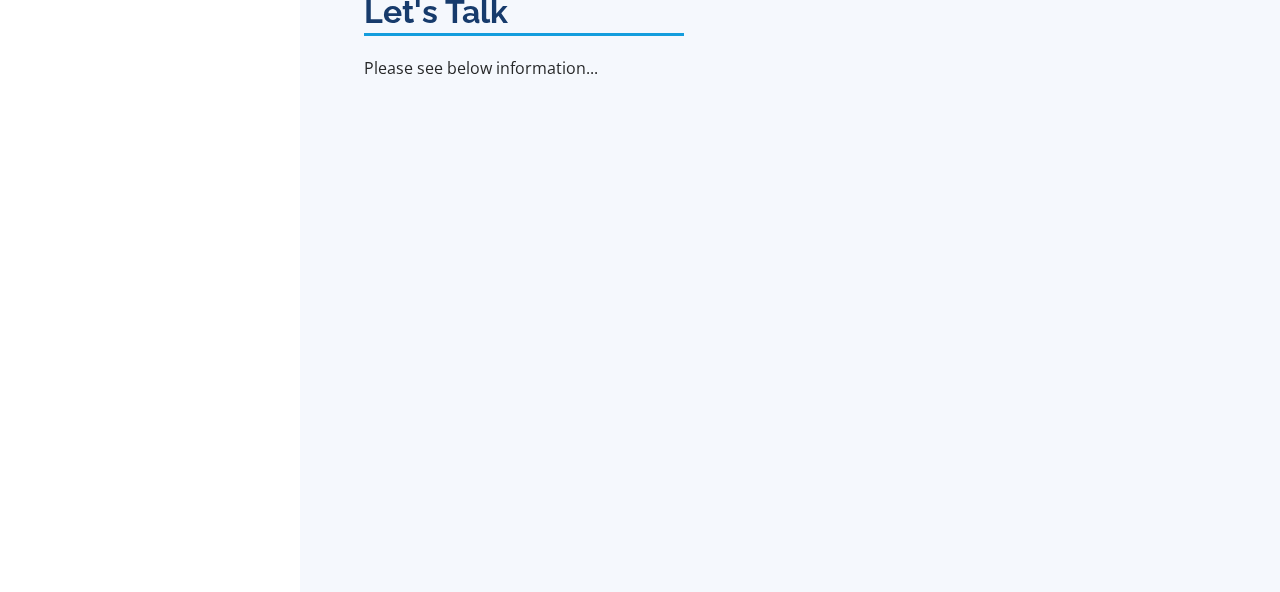
==== commit 54afc1ab: "4-19-23  Clean up time !" ====
--- a/index.html
+++ b/index.html
@@ -137,8 +137,9 @@
             <div class="col- 4" data-aos="fade-right">
               <img src="assets/img/profile-img.jpg" class="img-fluid" alt="" />
             </div>
+        
             <div class="col-lg-8 pt-4 pt-lg-0 content" data-aos="fade-left">
-              <h3>Programmer, Mechanical Engineer &amp; Web Developer !</h3>
+              <h3>  Programmer, Mechanical Engineer &amp; Web Developer !</h3>
               <p class="fst-italic">
                 Needless to say, I have a very unique blend of various skills
               
@@ -543,9 +544,8 @@
         
         <!-- my CODE Examples -->
         <div class="row" data-aos="fade-up">
-            <h4>Below are some projects that I did myself along with group project that I worked on</h4>
-          
-            <div class="col-lg-12 d-flex justify-content-center">
+            <h4> Below are some projects that I did personally or as a group project.</h4>
+                      <div class="col-lg-12 d-flex justify-content-center">
               <ul id="portfolio-flters">
                 <li data-filter="*" class="filter-active">All</li>
                 <li data-filter=".filter-personal">Personal</li>
@@ -767,11 +767,13 @@
                 </p>
                 <img src="assets\img\Jeff G -2.png             
                 " class="testimonial-img" alt="">
-                <h3>Jeff Grith</h3>
+                <h3>Jeff Griffith </h3>
                 <h4>Ceo &amp; Founder of Hawaiian Attitude</h4>
               </div>
             </div>
-            </div><!-- End testimonial item -->
+            </div>
+        </div>
+        <!-- End testimonial item -->
 
             
 
@@ -810,6 +812,7 @@
               </div>
             </div>
         </div>
+        </div>
         <!-- </div> -->
       </section><!-- End Contact Section -->
       
@@ -833,6 +836,7 @@
       </div>
   
     </footer>
+  
 
     <!-- End  Footer -->
 
--- a/assets/css/style.css
+++ b/assets/css/style.css
@@ -243,7 +243,7 @@
 --------------------------------------------------------------*/
 #hero {
   width: 100%;
-  height: 100vh;
+  height: 70vh;
   background: url("../img/hero-bg.jpg")no-repeat center;
   background-size: cover;
   border-radius:30px;
@@ -252,9 +252,9 @@
 
 #hero:before {
   content: "";
-  background: rgba(3, 11, 22, 0.371);
+  background: rgba(3, 11, 22, 0.267);
   position: absolute;
-  margin: 100px 20px 50px 20px;
+  margin: 50px 20px 50px 20px;
  
   z-index: 10000;
 }
@@ -267,14 +267,15 @@
   z-index: 1;
   min-width: 300px;
   margin-top: 10%;
-  background-color: #111111b3;border-radius:30px;
+  background-color: #111111e3;
+  border-radius:30px;
 
 
 
 }
 
 #hero h1 {
-  margin: 20px 30px 30px 30px;
+  margin: 30px 50px 30px 50px;
   font-size: 64px;
   font-weight: 800;
   line-height: 12px;
@@ -320,7 +321,7 @@
 # Sections General
 --------------------------------------------------------------*/
 section {
-  padding: 60px 0;
+  padding: 10px 10px 20px 20px;
   overflow: hidden;
 }
 
@@ -336,7 +337,7 @@
   font-size: 32px;
   font-weight: bold;
   margin-bottom: 20px;
-  padding-bottom: 20px;
+  padding-bottom: 5px;
   position: relative;
   color: #173b6c;
 }
@@ -345,7 +346,7 @@
   content: "";
   position: absolute;
   display: block;
-  width: 50px;
+  width: 320px;
   height: 3px;
   background: #149ddd;
   bottom: 0;
@@ -353,7 +354,7 @@
 }
 
 .section-title p {
-  margin-bottom: 1000;
+  margin-bottom: 10px;
 }
 
 /*--------------------------------------------------------------
@@ -364,6 +365,7 @@
   font-size: 24px;
   color: #173b6c;
   display: flex;
+  padding-top: 10px;
 }
 
 .about .content ul {
@@ -495,7 +497,7 @@
   font-size: 26px;
   font-weight: 800;
   margin-top: 20px;
-  margin-bottom: 20px;
+  margin-bottom: 15px;
   color: #050d18;
   background-color: #b7b8c876;
 }
@@ -520,7 +522,7 @@
 .resume .resume-item h5 {
   font-size: 16px;
   background: #e4edf9;
-  padding: 5px 15px;
+  padding: 5px 5px;
   display: inline-block;
   font-weight: 600;
   margin-bottom: 10px;
@@ -546,7 +548,7 @@
   border-radius: 50px;
   left: -9px;
   top: 0;
-  background: #fff;
+  background: #94a8ed;
   border: 2px solid #1f5297;
 }
 
@@ -795,18 +797,19 @@
 .testimonials .testimonial-item .testimonial-img {
   width: 90px;
   border-radius: 50%;
-  margin: 0 auto;
+  margin: 10px auto;
 }
 
 .testimonials .testimonial-item h3 {
-  font-size: 18px;
+  font-size: 20px;
   font-weight: bold;
-  margin: 10px 0 5px 0;
+  font-style: italic;
+  margin: 10px 0 8px 0;
   color: #111;
 }
 
 .testimonials .testimonial-item h4 {
-  font-size: 14px;
+  font-size: 16px;
   color: #999;
   margin: 0;
 }
@@ -838,7 +841,7 @@
   position: relative;
   margin-bottom: 35px;
   border-radius: 6px;
-  box-shadow: 0px 2px 15px rgba(0, 0, 0, 0.1);
+  box-shadow: 10px 5px 15px rgba(0, 0, 0, 0.611);
 }
 
 .testimonials .testimonial-item p::after {
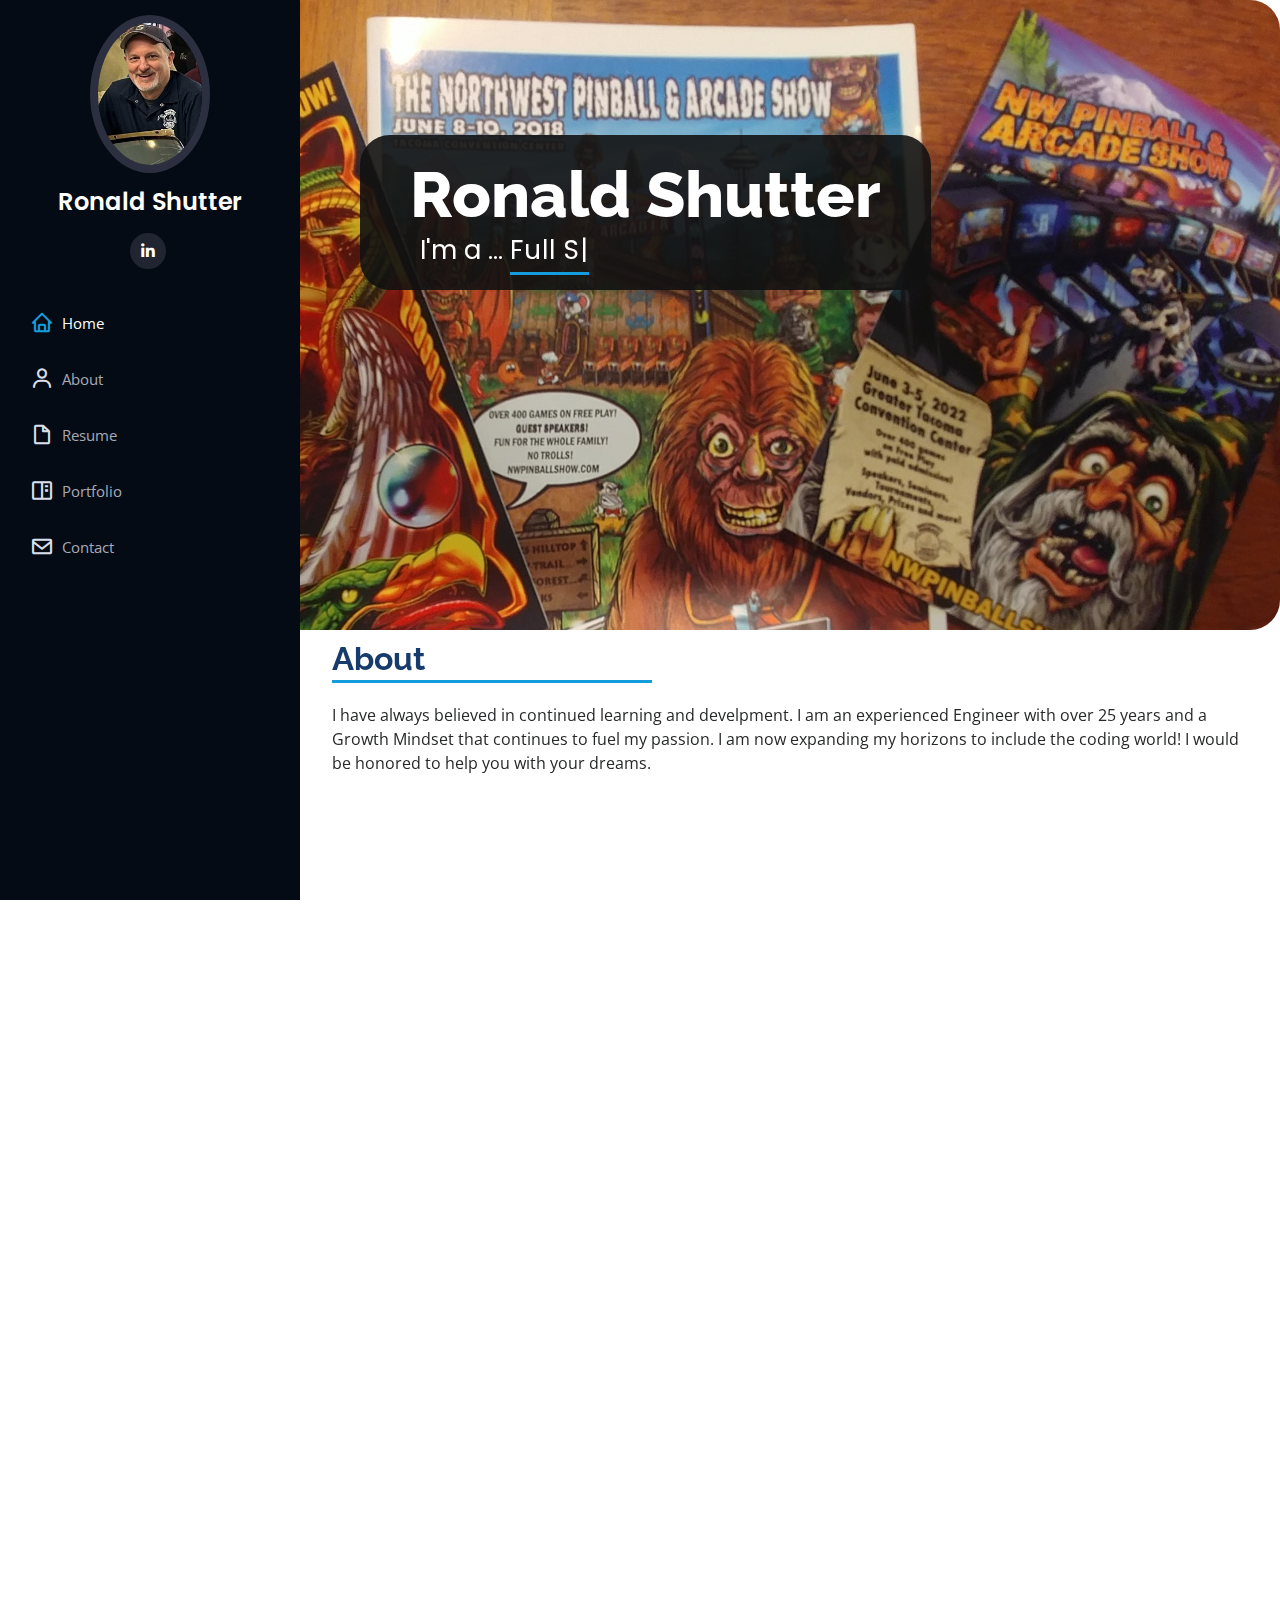
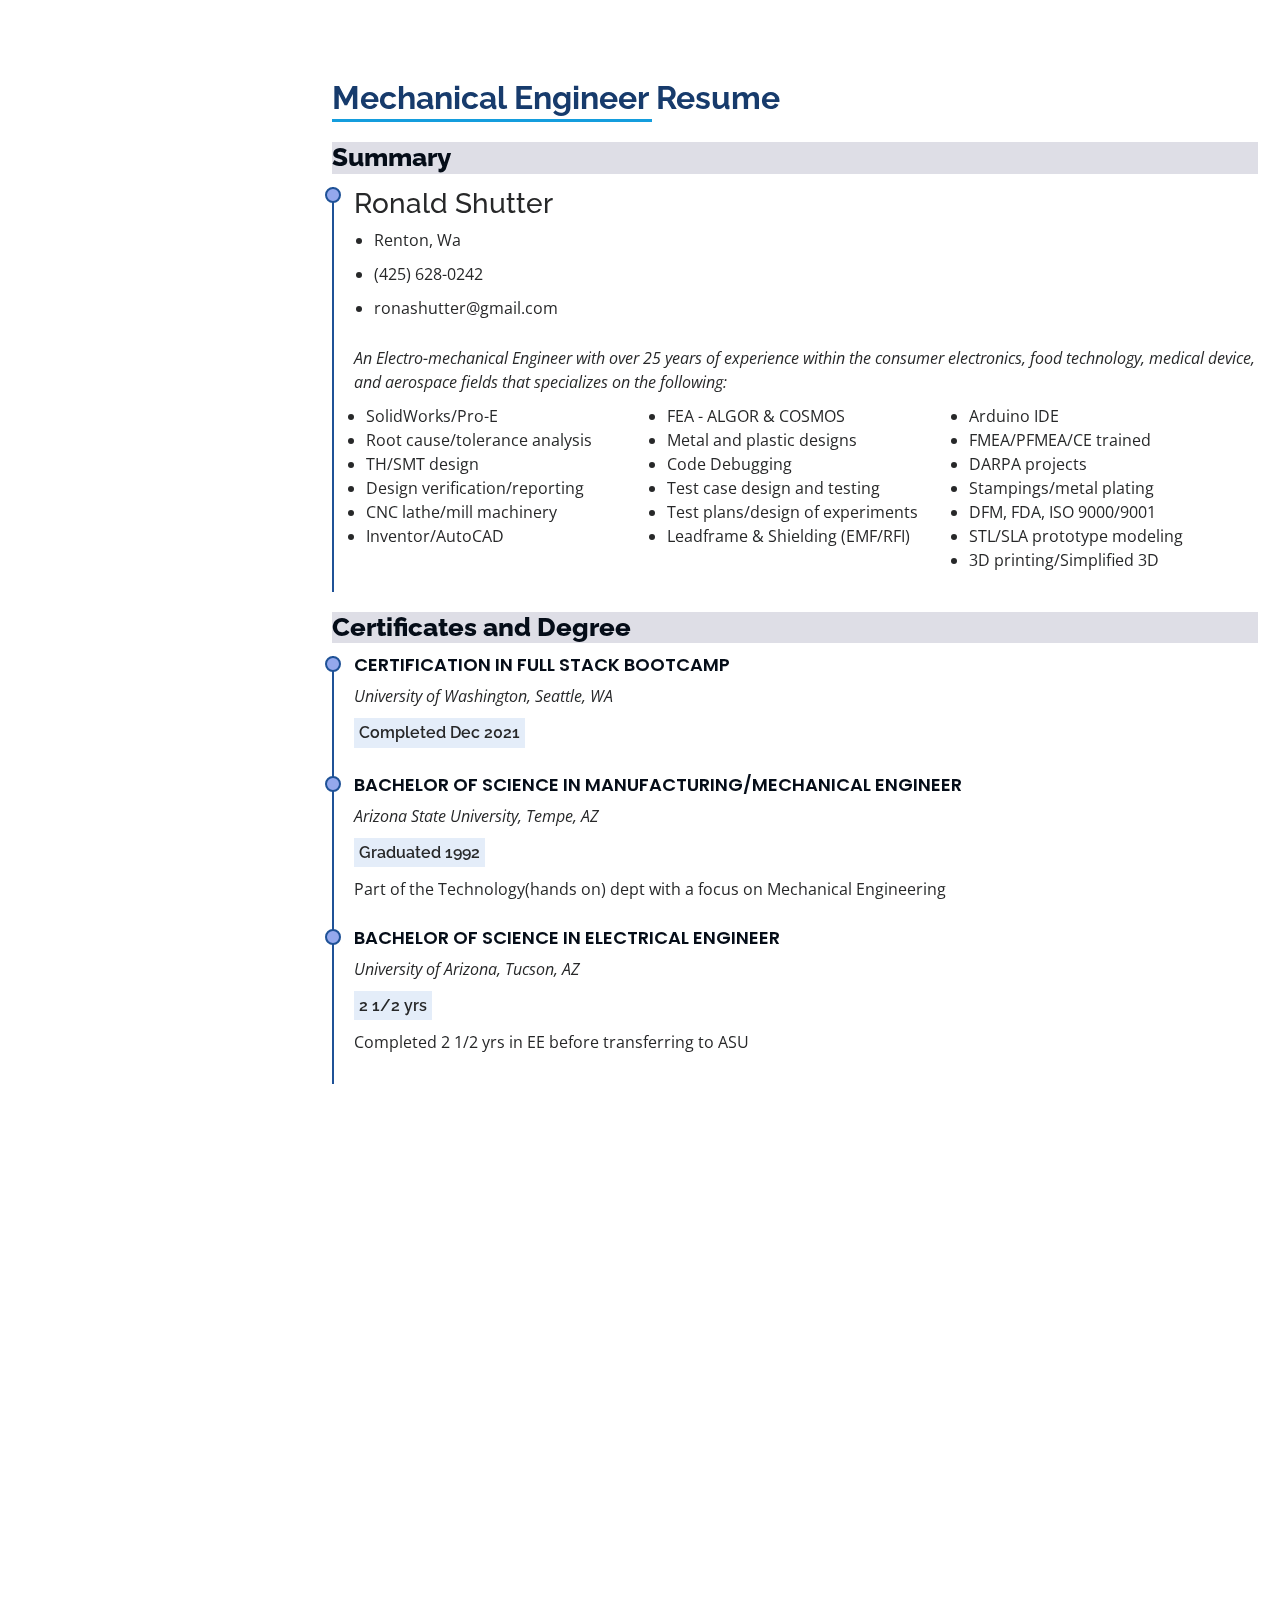
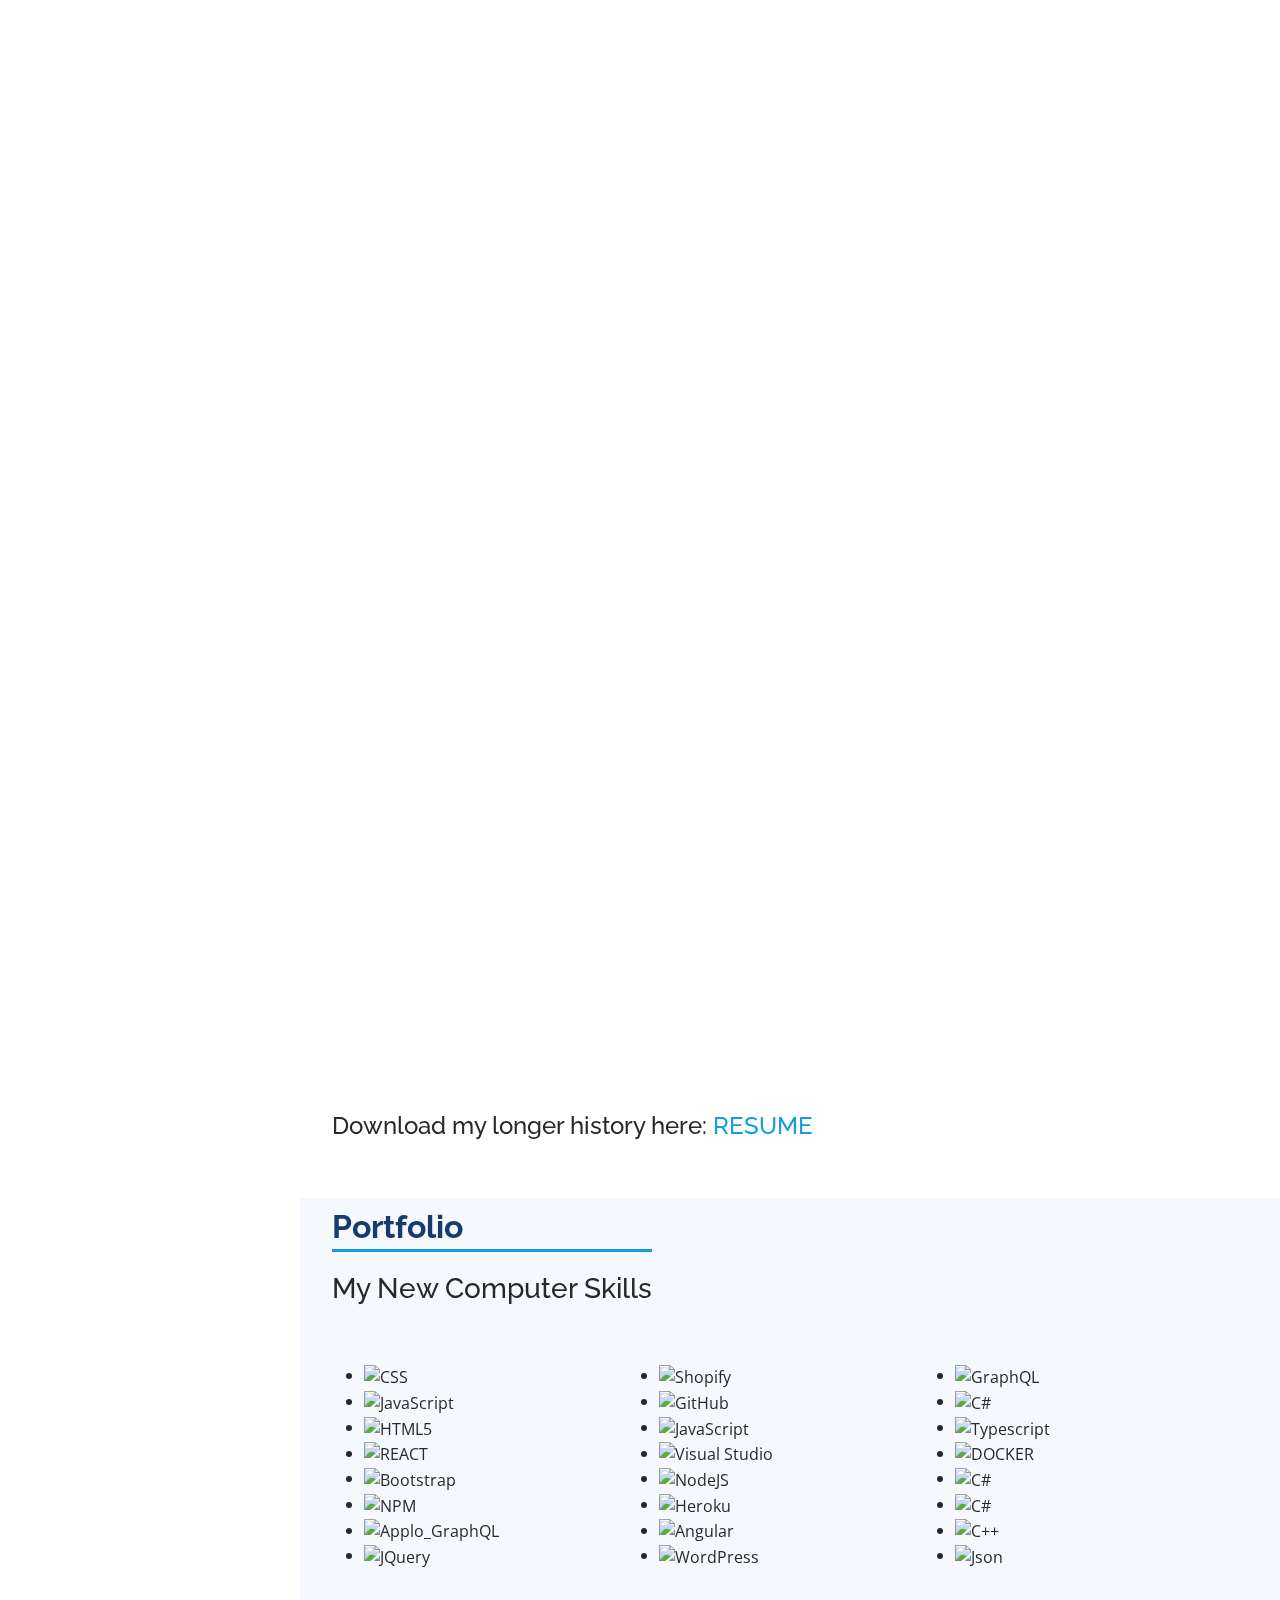
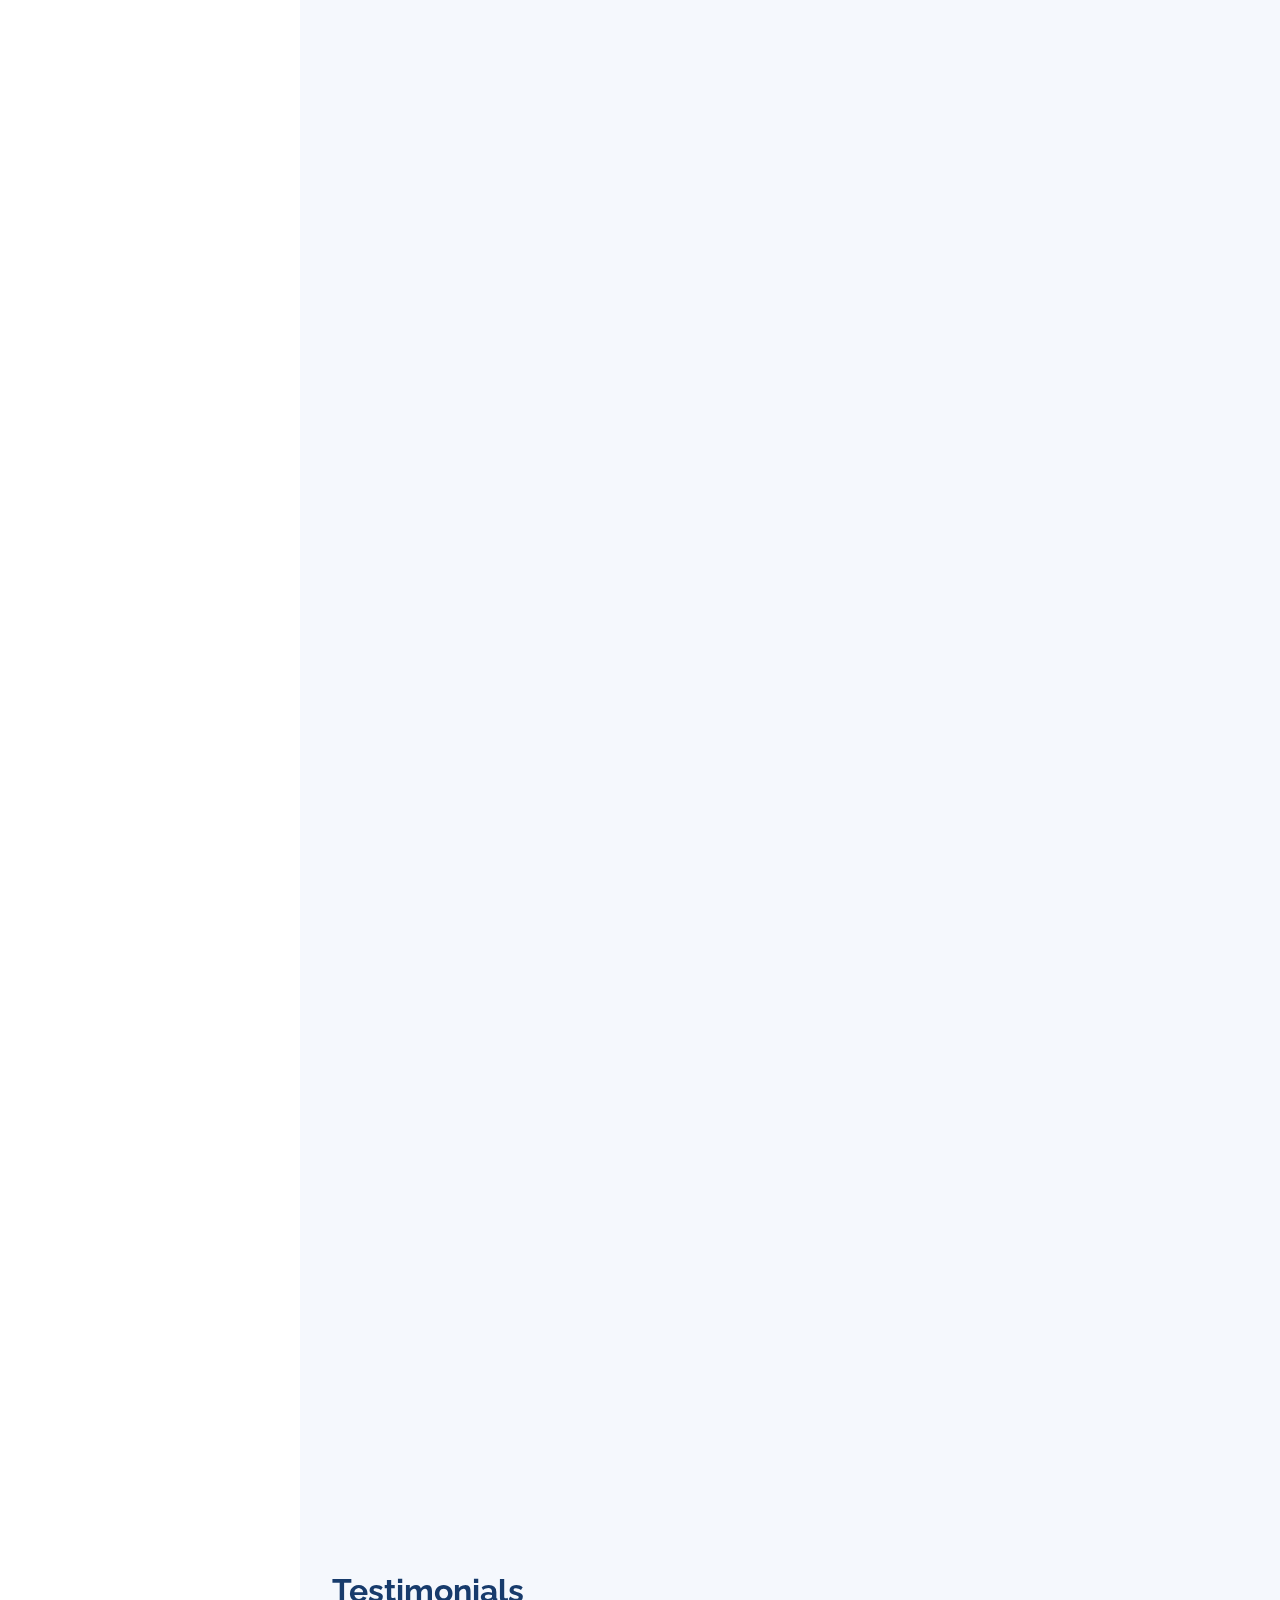
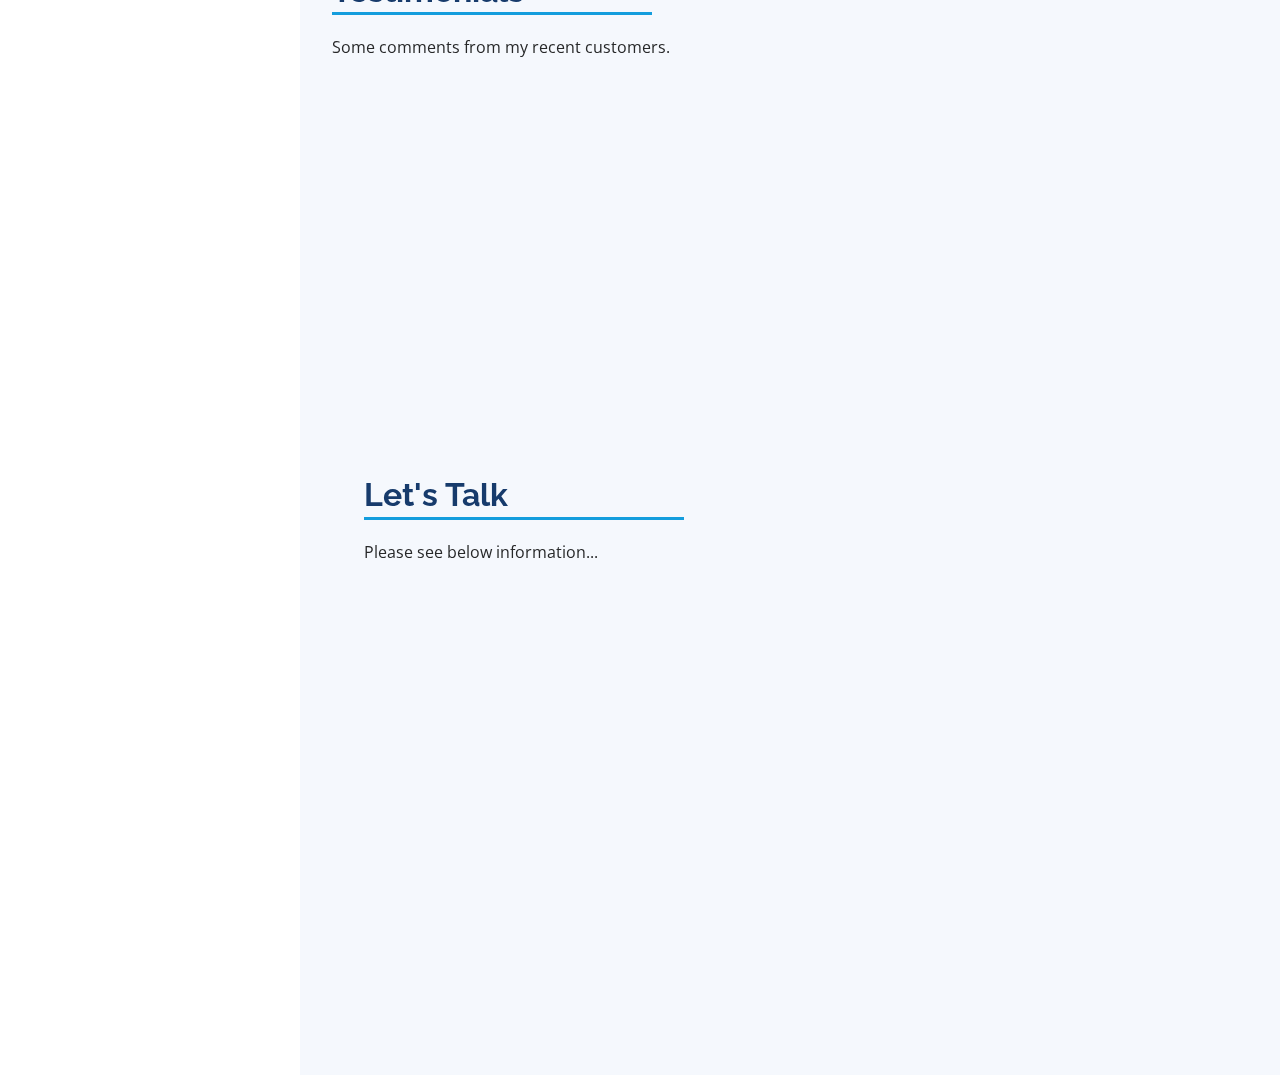
==== commit a27ee3d7: "Cleanup on computer skills and image size" ====
--- a/index.html
+++ b/index.html
@@ -443,28 +443,68 @@
           src=" https://img.shields.io/badge/bootstrap-%23563D7C.svg?style=for-the-badge&logo=bootstrap&logoColor=white "
           alt="Bootstrap"
           />
-          </li><li>
-              <img
-                src=" https://img.shields.io/badge/-ApolloGraphQL-311C87?style=for-the-badge&logo=apollo-graphql "
-                alt="Applo_GraphQL"
-              />
-            </li>
-          
-          </div>
-          <div class = "col" >   
-          <li>
+          </li>  <li>
           <img
           src="https://img.shields.io/badge/NPM-%23CB3837.svg?style=for-the-badge&logo=npm&logoColor=white "
           alt="NPM"
           />
           </li> 
+          <li>
+              <img
+                src=" https://img.shields.io/badge/-ApolloGraphQL-311C87?style=for-the-badge&logo=apollo-graphql "
+                alt="Applo_GraphQL"
+              />
+            </li>
+        
+          <li>
+            <img
+            src="https://img.shields.io/badge/jQuery-0769AD?style=for-the-badge&logo=jquery&logoColor=white"
+            alt="JQuery"
+            />
+            </li> 
+          </div>
+          <div class = "col" >   
+            
+            <li>
+              <img
+              src="https://img.shields.io/badge/shopify-8DB543?style=for-the-badge&logo=Shopify&logoColor=white
+  "
+                            alt="Shopify"
+              />
+              </li> 
+            
+            
+          <li>
+            <img
+            src="https://img.shields.io/badge/Vite-B73BFE?style=for-the-badge&logo=vite&logoColor=FFD62E "
+            alt="GitHub"
+            />
+            </li> 
+
+   
+
             <li>
               <img
                 src=" https://img.shields.io/badge/express.js-%23404d59.svg?style=for-the-badge&logo=express&logoColor=%2361DAFB "
                 alt="JavaScript"
               />
             </li>
-            
+            <li>
+              <img
+                src="https://img.shields.io/badge/Visual_Studio-5C2D91?style=for-the-badge&logo=visual%20studio&logoColor=white"
+                alt="Visual Studio"
+              />
+            </li>
+<li>
+              <img
+                src=" https://img.shields.io/badge/node.js-6DA55F?style=for-the-badge&logo=node.js&logoColor=white"
+                alt="NodeJS"
+              />
+            </li>
+           
+
+
+
             <li>
               <img
                 src=" https://img.shields.io/badge/heroku-%23430098.svg?style=for-the-badge&logo=heroku&logoColor=white"
@@ -478,12 +518,7 @@
               />
             </li>
       
-            <li>
-              <img
-                src=" https://img.shields.io/badge/node.js-6DA55F?style=for-the-badge&logo=node.js&logoColor=white"
-                alt="NodeJS"
-              />
-            </li>
+            
       
             <li>
               <img
@@ -535,9 +570,23 @@
           alt="C#"
         />
         </li>
+        <li>
+          <img
+            src=" https://img.shields.io/badge/C%2B%2B-00599C?style=for-the-badge&logo=c%2B%2B&logoColor=white  "
+            alt="C++"
+          />
+          </li>
+          <li>
+            <img
+              src=" https://img.shields.io/badge/json-5E5C5C?style=for-the-badge&logo=json&logoColor=white "
+              alt="Json"
+            />
+            </li>
+
+
         <br/>   
         </div>
-                </div>
+        </div>
         </div>
         </section> <!-- =======  End of Skills Section ======= -->
 
--- a/assets/css/style.css
+++ b/assets/css/style.css
@@ -661,7 +661,7 @@
 .portfolio-item{
   box-sizing: content-box;
   text-align: center;
-  /* min-height: 320px; */
+  min-height: 320px;
 }
 .portfolio-details {
   padding-top: 40px;
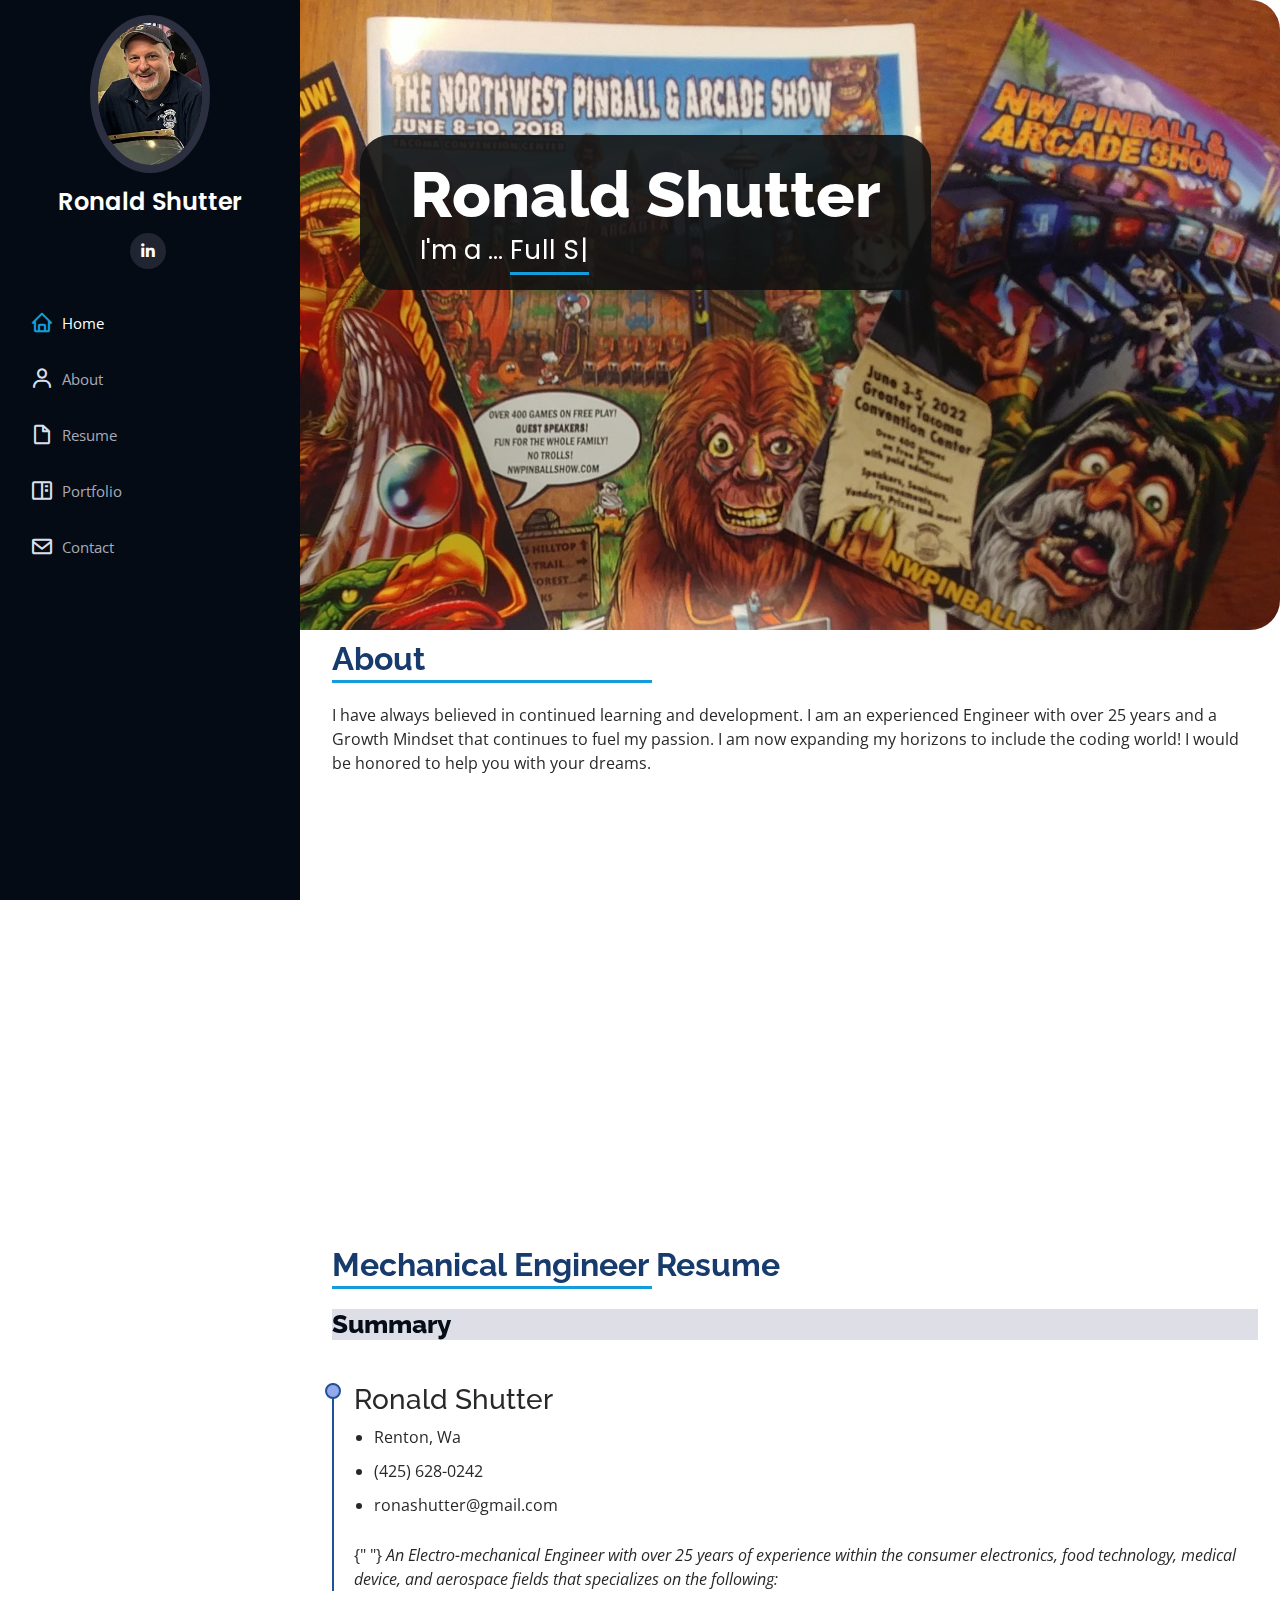
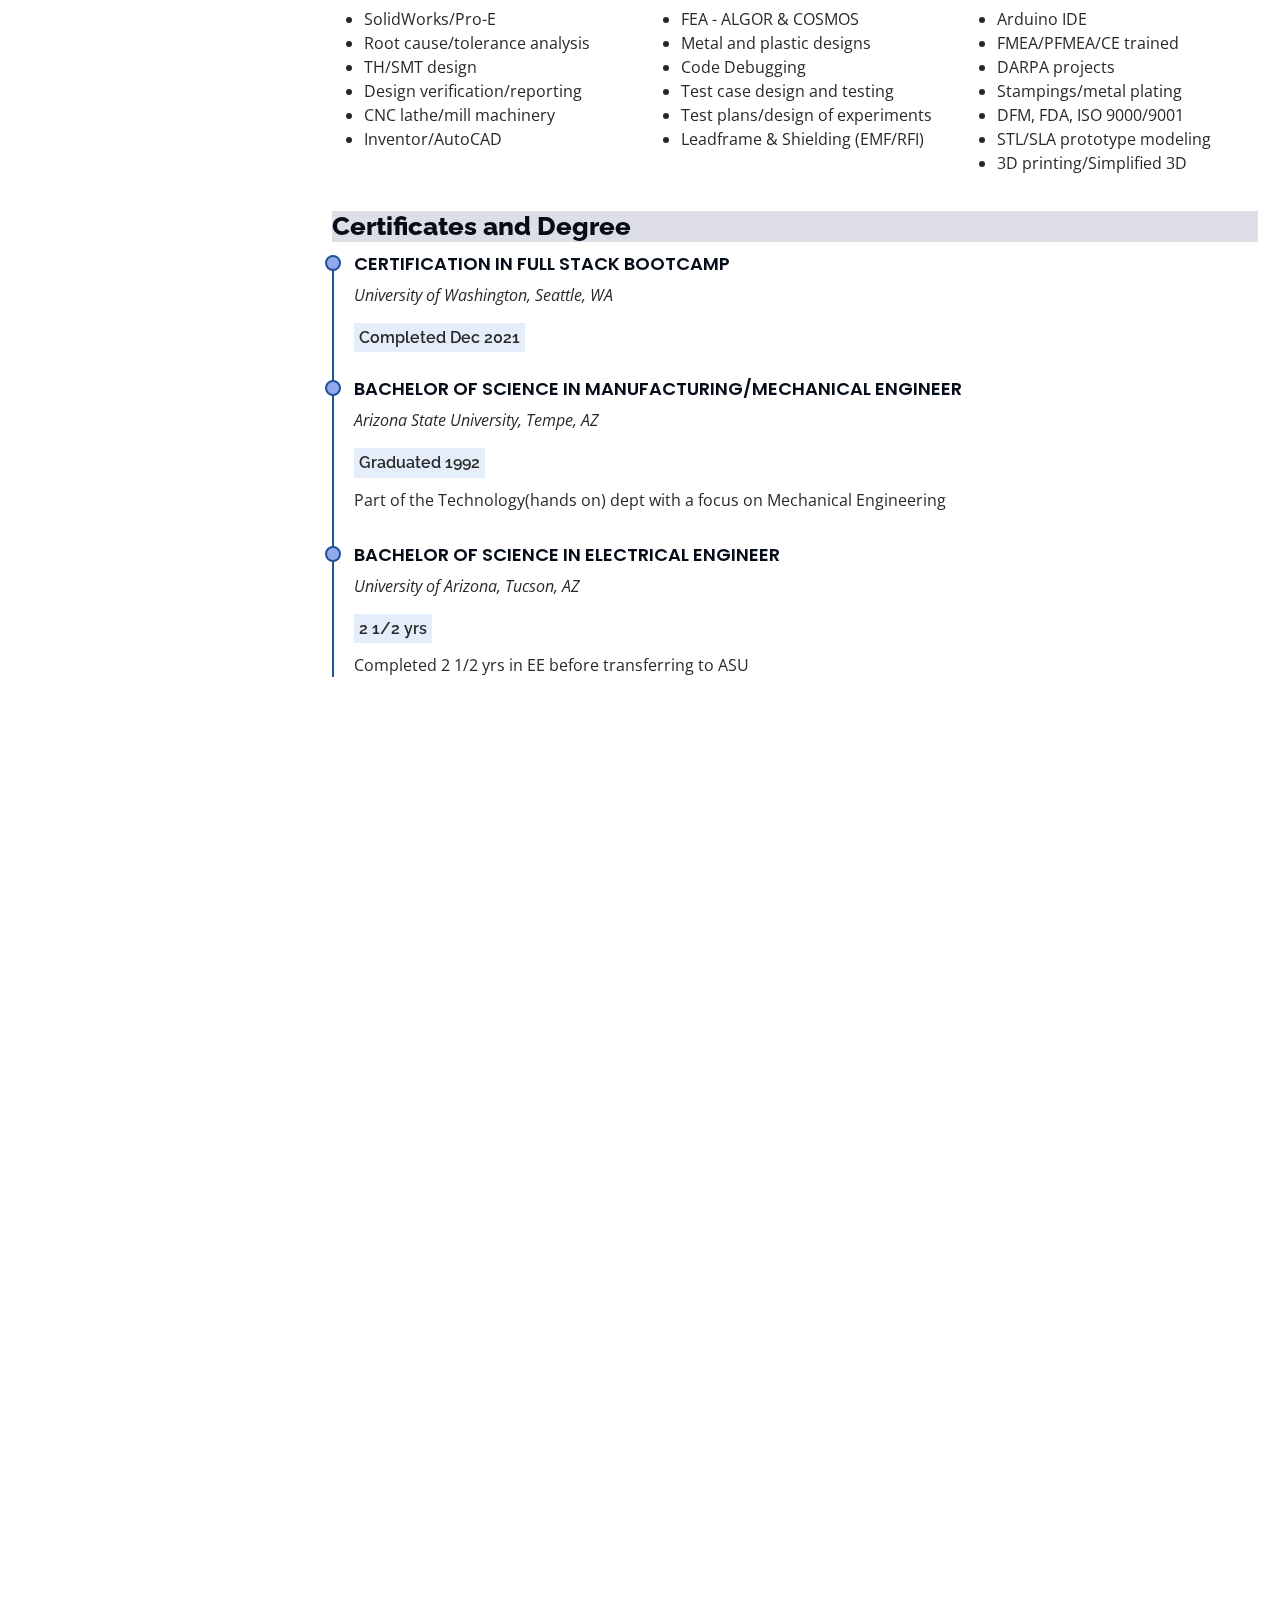
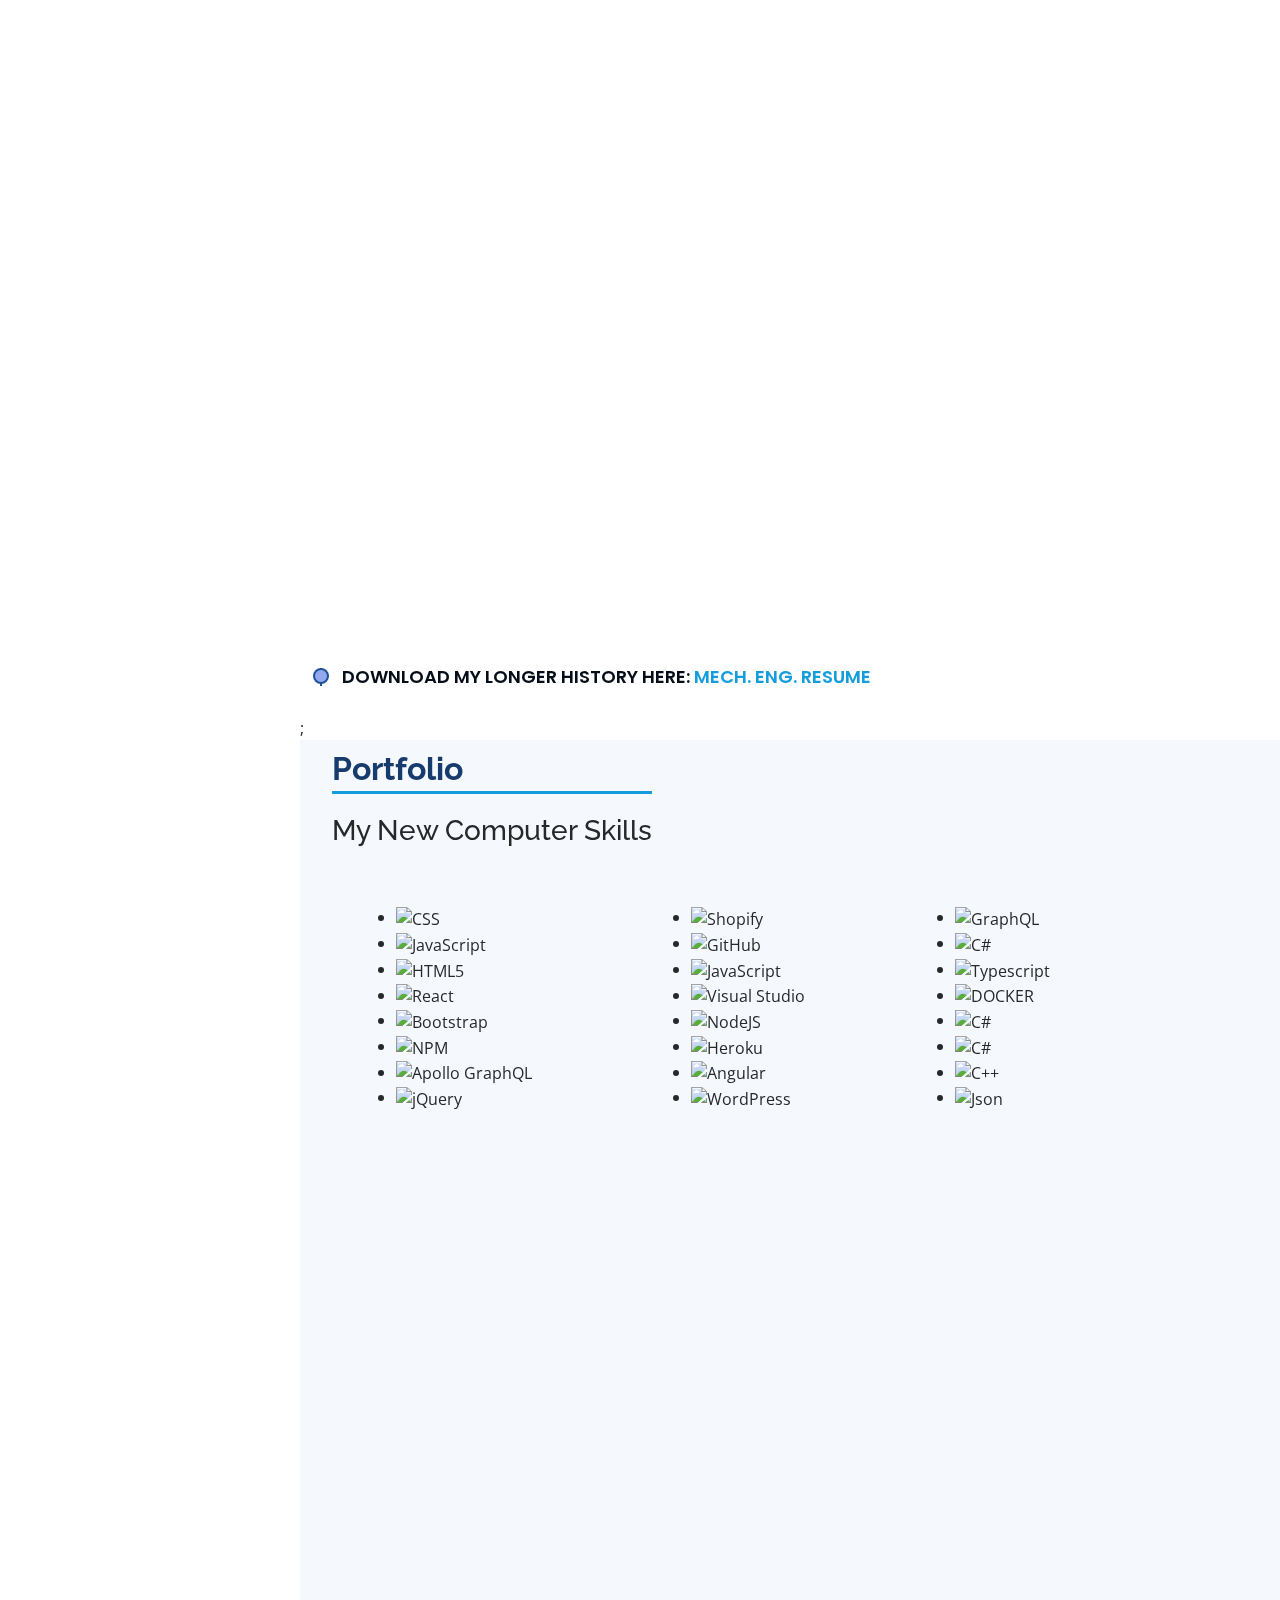
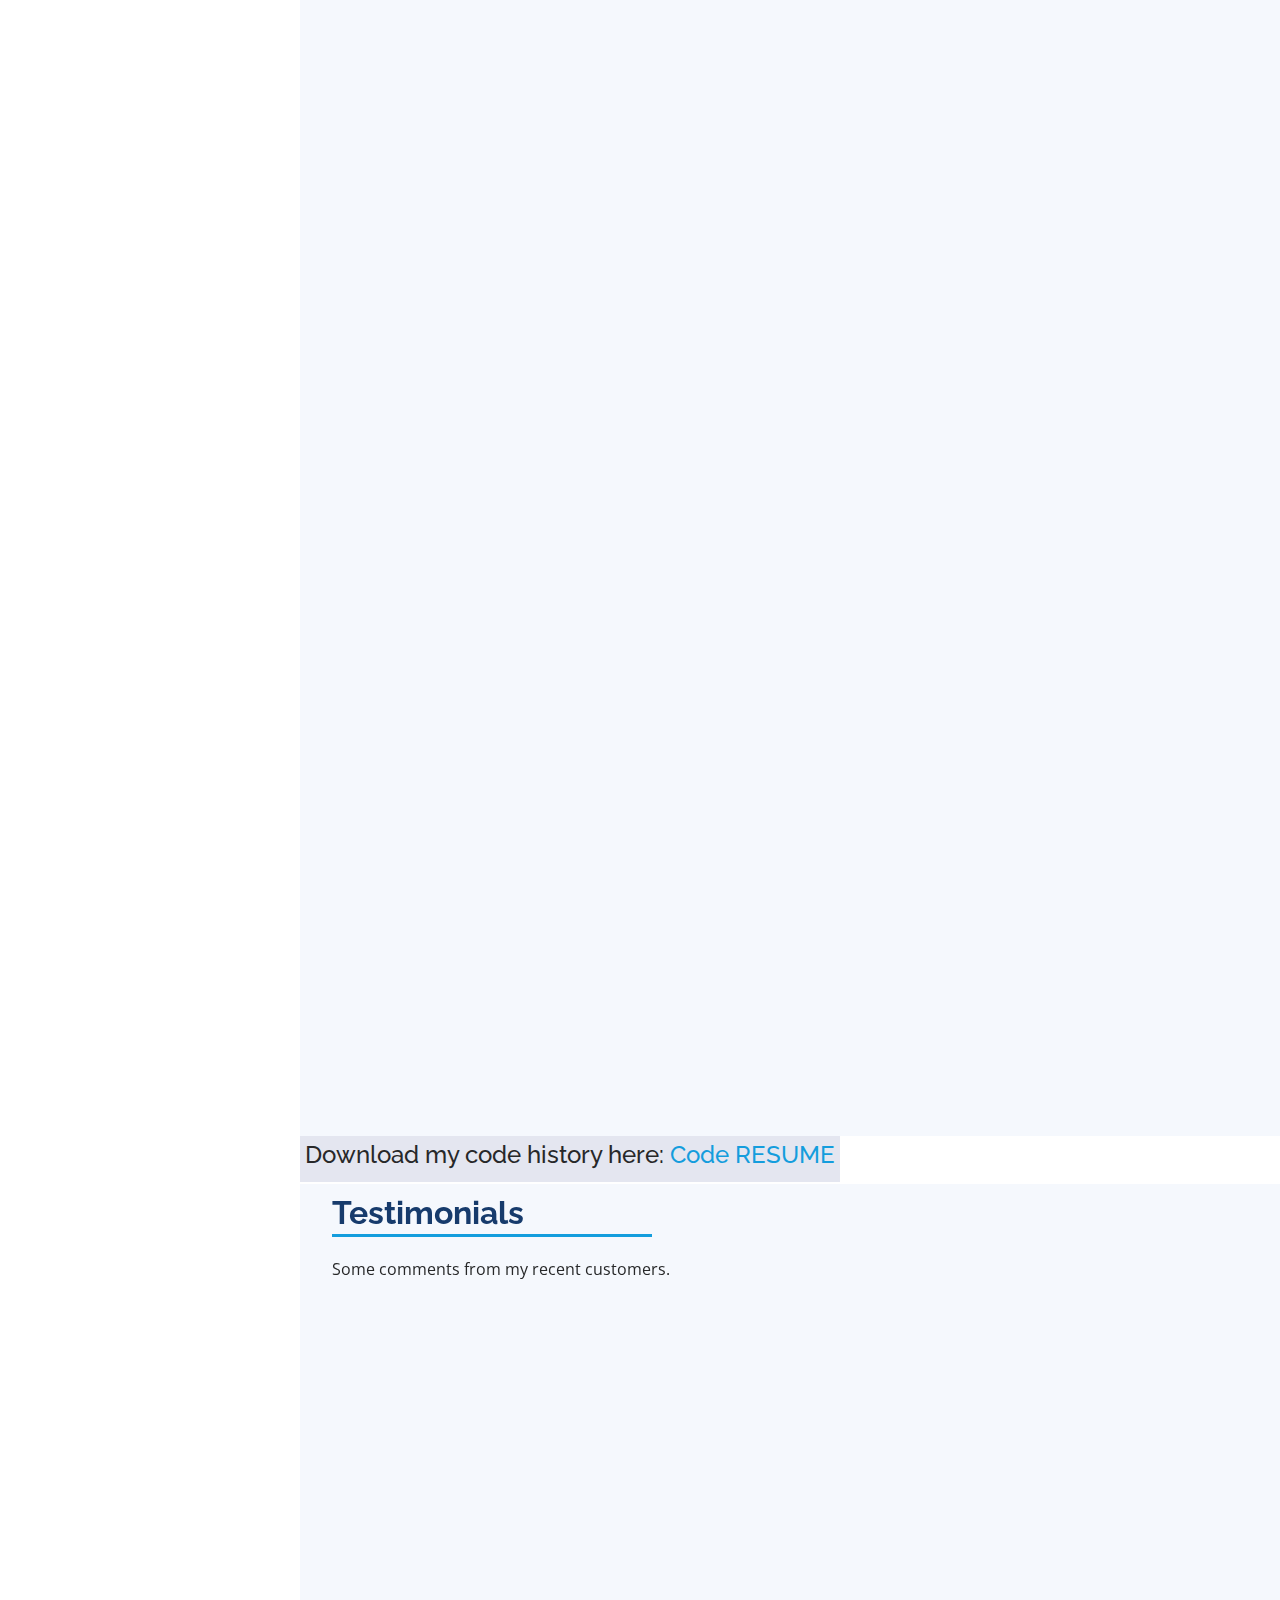
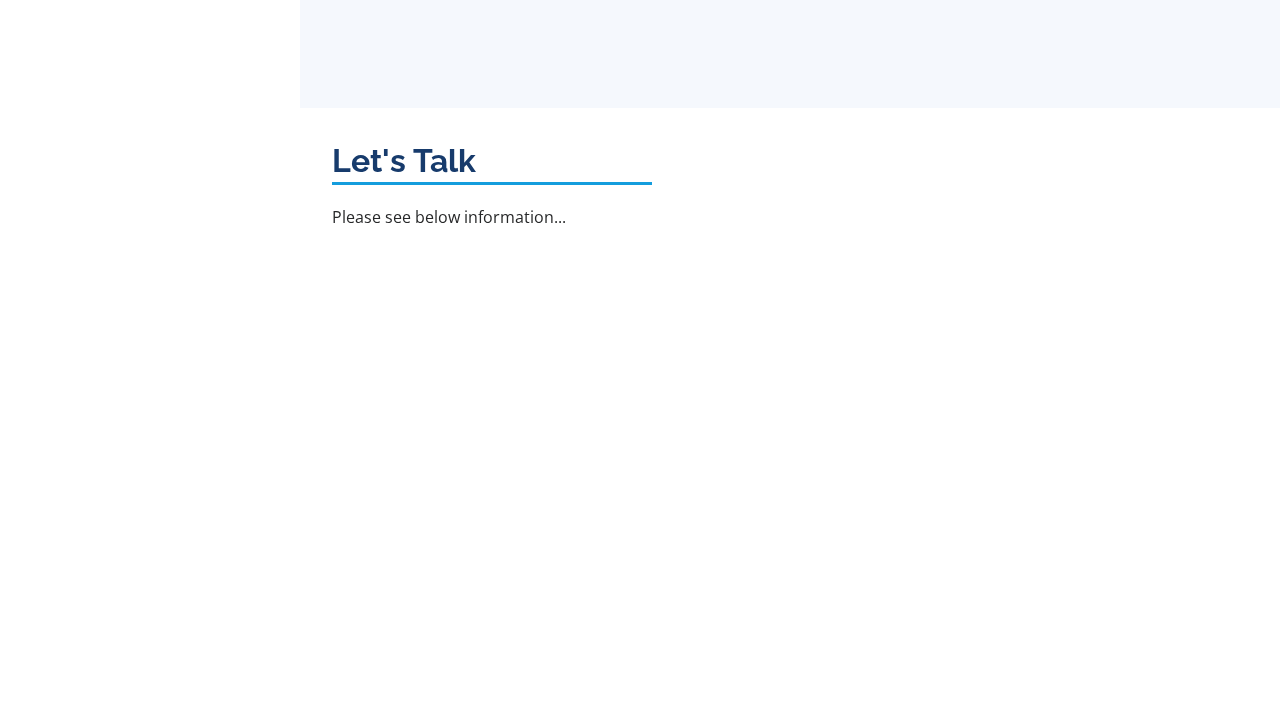
==== commit 70f48ec4: "Final format for 4-24-23" ====
--- a/index.html
+++ b/index.html
@@ -37,14 +37,6 @@
 
     <!-- Template Main CSS File -->
     <link href="assets/css/style.css" rel="stylesheet" />
-
-    <!-- =======================================================
-  * Template Name: iPortfolio
-  * Updated: Mar 09 2023 with Bootstrap v5.2.3
-  * Template URL: https://bootstrapmade.com/iportfolio-bootstrap-portfolio-websites-template/
-  * Author: BootstrapMade.com
-  * License: https://bootstrapmade.com/license/
-  ======================================================== -->
   </head>
 
   <body>
@@ -62,7 +54,6 @@
           />
           <h1 class="text-light"><a href="index.html">Ronald Shutter</a></h1>
           <div class="social-links mt-3 text-center">
-       
             <a href="#" class="linkedin"><i class="bx bxl-linkedin"></i></a>
           </div>
         </div>
@@ -89,7 +80,7 @@
                 ><i class="bx bx-book-content"></i> <span>Portfolio</span></a
               >
             </li>
-           
+
             <li>
               <a href="#contact" class="nav-link scrollto"
                 ><i class="bx bx-envelope"></i> <span>Contact</span></a
@@ -97,19 +88,23 @@
             </li>
           </ul>
         </nav>
-     
       </div>
     </header>
     <!-- End Header -->
 
     <!-- ======= Hero Section ======= -->
-    <section id="hero" class="d-flex flex-column justify-content-between align-items-center"
+    <section
+      id="hero"
+      class="d-flex flex-column justify-content-between align-items-center"
     >
-      <div class="hero-container justify justify-content-bottom" data-aos="fade-in">
-        <br>
+      <div
+        class="hero-container justify justify-content-bottom"
+        data-aos="fade-in"
+      >
+        <br />
         <h1>Ronald Shutter</h1>
         <p>
-           I'm a ...
+          I'm a ...
           <span
             class="typed content"
             data-typed-items=" Full Stack Developer, Mechanical Engineer,  Game Developer,  Web Designer   "
@@ -126,7 +121,7 @@
           <div class="section-title">
             <h2>About</h2>
             <p>
-              I have always believed in continued learning and develpment. I am
+              I have always believed in continued learning and development. I am
               an experienced Engineer with over 25 years and a Growth Mindset
               that continues to fuel my passion. I am now expanding my horizons
               to include the coding world! I would be honored to help you with
@@ -134,22 +129,21 @@
             </p>
           </div>
           <div class="row">
-            <div class="col- 4" data-aos="fade-right">
+            <div class="col-4" data-aos="fade-right">
               <img src="assets/img/profile-img.jpg" class="img-fluid" alt="" />
             </div>
-        
             <div class="col-lg-8 pt-4 pt-lg-0 content" data-aos="fade-left">
-              <h3>  Programmer, Mechanical Engineer &amp; Web Developer !</h3>
+              <h3>Programmer, Mechanical Engineer &amp; Web Developer!</h3>
               <p class="fst-italic">
                 Needless to say, I have a very unique blend of various skills
-              
               </p>
-              <div class="col-lg-6">
-                
+              <div class="row">
+                <div class="col-lg-6">
+                  <ul>
                     <li>
                       <i class="bi bi-chevron-right"></i>
                       <strong>Website:</strong>
-                      <a href=" https://proton-8.github.io/">Click here </a>
+                      <a href="https://proton-8.github.io/">Click here</a>
                     </li>
                     <li>
                       <i class="bi bi-chevron-right"></i>
@@ -157,24 +151,20 @@
                     </li>
                     <li>
                       <i class="bi bi-chevron-right"></i>
-                      <strong>City:</strong> <span>Renton (Seattle),  WA (USA)
-                        
-                      </span>
-                    </li>
-                   <br/>
-                  <!-- </ul> -->
-                </div>
-          <div class="col-lg-6">
+                      <strong>City:</strong>
+                      <span>Renton (Seattle), WA (USA)</span>
+                    </li>
+                  </ul>
+                </div>
+                <div class="col-lg-6">
                   <ul>
-                  
                     <li>
                       <i class="bi bi-chevron-right"></i>
-                      <strong>Degree:</strong> <span>Bachelors of Science</span>
+                      <strong>Degree:</strong> <span>Bachelor of Science</span>
                     </li>
                     <li>
                       <i class="bi bi-chevron-right"></i>
-                      <strong>Email:</strong>
-                      <span>ronashutter@gmail.com</span>
+                      <strong>Email:</strong> <span>ronashutter@gmail.com</span>
                     </li>
                     <li>
                       <i class="bi bi-chevron-right"></i>
@@ -182,86 +172,87 @@
                     </li>
                   </ul>
                 </div>
-
+              </div>
             </div>
-    
           </div>
         </div>
       </section>
+
       <!-- End About Section -->
-     
-      <!-- End Skills Section -->
 
       <!-- ======= Resume Section ======= -->
       <section id="resume" class="resume">
-                 <div class="container">
-        <div class="section-title">
-            <h2>Mechanical Engineer Resume</h2> 
-
-          <h3 class="resume-title">Summary</h3>
-          <div></div>
-      <div class="resume-item ">
+        <div class="container">
+          <div class="section-title">
+            <h2>Mechanical Engineer Resume</h2>
+            <h3 class="resume-title">Summary</h3>
+          </div>
+          <div class="resume-item">
             <h3>Ronald Shutter</h3>
             <ul>
               <li>Renton, Wa</li>
               <li>(425) 628-0242</li>
               <li>ronashutter@gmail.com</li>
             </ul>
-          <!-- </div> -->
-         
             <p>
-                        <em>
-                  An Electro-mechanical Engineer with over 25 years of
-                  experience within the consumer electronics, food technology,
-                  medical device, and aerospace fields that specializes on the
-                  following:
-                </em>
-                  </p>
-                <!-- </h4> -->
-        <div class = "container">
+              {" "}
+              <em>
+                An Electro-mechanical Engineer with over 25 years of experience
+                within the consumer electronics, food technology, medical
+                device, and aerospace fields that specializes on the following:
+              </em>
+            </p>
+          </div>
+        </div>
+        <div class="container">
           <div class="row align-items-start">
-              <div class = "col" > 
+            <div class="col">
+              <ul>
                 <li>SolidWorks/Pro-E</li>
-                <li>Root cause/tolerance analysis</li> 
+                <li>Root cause/tolerance analysis</li>
                 <li>TH/SMT design</li>
                 <li>Design verification/reporting</li>
                 <li>CNC lathe/mill machinery</li>
-                <li> Inventor/AutoCAD</li>
-              </div>
-              <div class = "col" > 
+                <li>Inventor/AutoCAD</li>
+              </ul>
+            </div>
+            <div class="col">
+              <ul>
                 <li>FEA - ALGOR & COSMOS</li>
                 <li>Metal and plastic designs</li>
                 <li>Code Debugging</li>
                 <li>Test case design and testing</li>
-               <li>Test plans/design of experiments</li>
+                <li>Test plans/design of experiments</li>
                 <li>Leadframe & Shielding (EMF/RFI)</li>
-              </div>
-              <div class = "col" >   
-                 <li>Arduino IDE</li>
+              </ul>
+            </div>
+            <div class="col">
+              <ul>
+                <li>Arduino IDE</li>
                 <li>FMEA/PFMEA/CE trained</li>
                 <li>DARPA projects</li>
                 <li>Stampings/metal plating</li>
                 <li>DFM, FDA, ISO 9000/9001</li>
                 <li>STL/SLA prototype modeling</li>
-              <li>3D printing/Simplified 3D</li>
-                
-              </div>
+                <li>3D printing/Simplified 3D</li>
+              </ul>
             </div>
           </div>
-         <!-- </div> -->
-        </div>
-          
-
+        </div>
+        <div class="container">
           <h3 class="resume-title">Certificates and Degree</h3>
           <div class="resume-item">
             <h4>Certification in Full Stack Bootcamp</h4>
-            <p><em> University of Washington, Seattle, WA</em></p>
+            <p>
+              <em> University of Washington, Seattle, WA</em>
+            </p>
             <h5>Completed Dec 2021</h5>
           </div>
           <div class="resume-item">
             <h4>Bachelor of Science in Manufacturing/Mechanical Engineer</h4>
-            <!-- <h5>2015 - 2016</h5> -->
-            <p><em>Arizona State University, Tempe, AZ</em></p>
+            <p>
+              <em>Arizona State University, Tempe, AZ</em>
+            </p>
             <h5>Graduated 1992</h5>
             <p>
               Part of the Technology(hands on) dept with a focus on Mechanical
@@ -271,27 +262,28 @@
           <div class="resume-item">
             <h4>Bachelor of Science in Electrical Engineer</h4>
 
-            <p><em>University of Arizona, Tucson, AZ</em></p>
+            <p>
+              <em>University of Arizona, Tucson, AZ</em>
+            </p>
             <h5>2 1/2 yrs</h5>
             <p>Completed 2 1/2 yrs in EE before transferring to ASU</p>
           </div>
-        
-        <div class="  ">
-          <div class="patents" data-aos="fade-left">
-            <!-- <br></br> -->
-            <h3>Granted US Patents : </h3>
-        <div class="Numbers">
-              <li> 10,060,454</li>
-              <li> 9,604,230</li>
-              <li> 6,325,664</li>
-              <li> 6,224,425</li>
-              <li> 6,176,741</li>
-              <li> 6,159,050</li>
-              <li> 6,116,963</li>
-              <li> 5,971,805</li>
-            </div>
-          </div>
-        </div>
+        </div>
+
+        <div class="patents" data-aos="fade-left">
+          <h3>Granted US Patents :</h3>
+          <div class="Numbers">
+            <li>10,060,454</li>
+            <li>9,604,230</li>
+            <li>6,325,664</li>
+            <li>6,224,425</li>
+            <li>6,176,741</li>
+            <li>6,159,050</li>
+            <li>6,116,963</li>
+            <li>5,971,805</li>
+          </div>
+        </div>
+
         <div class="col-lg-6 pb-0" data-aos="fade-up" data-aos-delay="500">
           <h3 class="resume-title">Professional Experience</h3>
           <div class="resume-item pb-0">
@@ -320,7 +312,8 @@
               </li>
             </ul>
           </div>
-          <div class="resume-item">
+
+          <div class="resume-item pb-0">
             <h4>Mechanical Design Engineer</h4>
             <h5>April 2013 to November 2018</h5>
             <p><em> JBT Corporation (formerly DSI) </em>in Redmond, WA</p>
@@ -348,14 +341,16 @@
               </li>
             </ul>
           </div>
+
           <div class="resume-item">
             <h4>Mechanical Hardware Test Engineer</h4>
             <h5>August 2010 to April 2013</h5>
             <p>
               <em>
                 Insight Global (vendor for <b>Microsoft X-Box</b> development
-                team) </em
-              >in Redmond, WA
+                team){" "}
+              </em>
+              in Redmond, WA
             </p>
             <ul>
               <li>
@@ -381,465 +376,507 @@
               </li>
             </ul>
           </div>
-          <!--  -->
-        <!-- </div> -->
-
-         </div class="resume-item">
-          <h4>Download my longer history here:
-          <a href="assets\info\ME Detailed Resume-Shutter 2023.doc"
-          target="_blank" rel="noreferrer">RESUME</a></h4>
-           </div> 
-        </div>
-       </div>
-  </section>      <!-- End Resume Section -->
- 
+        </div>
+
+        <div class="resume-item">
+          <h4>
+            Download my longer history here:
+            <a
+              href="assets\info\ME Detailed Resume-Shutter 2023.doc"
+              target="_blank"
+              rel="noreferrer"
+            >
+              Mech. Eng. RESUME
+            </a>
+          </h4>
+        </div>
+      </section>
+      ;
+
+      <!-- End Resume Section -->
 
       <!-- ======= Portfolio Section =====+++++++++++++++++++++++== -->
-
       <section id="portfolio" class="portfolio section-bg">
         <div class="container">
           <div class="section-title">
             <h2>Portfolio</h2>
-          <h3 class="row-cols-auto">My New Computer Skills</h3>
-         </div>
-         <!-- ======= Skills Section ======= -->
+            <h3 class="row-cols-auto">My New Computer Skills</h3>
+          </div>
+
+          <!-- ======= Skills Section ======= -->
           <section id="skills" class="skills section-bg">
-               <div class = "container">
-                <div class="row align-items-start">
-                  
-                    <div class = "col" > 
-                      <!-- <div class="details">  -->
-          <li>
-            
-          <img
-          src="https://img.shields.io/badge/css3-%231572B6.svg?style=for-the-badge&logo=css3&logoColor=white"
-          alt="CSS"
-          />
-          </li>
-        <!-- </div> -->
-          <!-- <div class="details"></div> -->
-         <li>
-           
-          <img
-          src=" https://img.shields.io/badge/javascript-%23323330.svg?style=for-the-badge&logo=javascript&logoColor=%23F7DF1E"
-          alt="JavaScript"
-          />
-          </li>
-        <!-- </div> -->
-          <li>
-          <img
-          src=" https://img.shields.io/badge/html5-%23E34F26.svg?style=for-the-badge&logo=html5&logoColor=white"
-          alt="HTML5"
-          />
-          </li>
-          <li>
-          <img
-          src="https://img.shields.io/badge/react-%2320232a.svg?style=for-the-badge&logo=react&logoColor=%2361DAFB  "
-          alt="REACT"
-          />
-          </li>
-         <li>
-          <img
-          src=" https://img.shields.io/badge/bootstrap-%23563D7C.svg?style=for-the-badge&logo=bootstrap&logoColor=white "
-          alt="Bootstrap"
-          />
-          </li>  <li>
-          <img
-          src="https://img.shields.io/badge/NPM-%23CB3837.svg?style=for-the-badge&logo=npm&logoColor=white "
-          alt="NPM"
-          />
-          </li> 
-          <li>
-              <img
-                src=" https://img.shields.io/badge/-ApolloGraphQL-311C87?style=for-the-badge&logo=apollo-graphql "
-                alt="Applo_GraphQL"
-              />
-            </li>
-        
-          <li>
-            <img
-            src="https://img.shields.io/badge/jQuery-0769AD?style=for-the-badge&logo=jquery&logoColor=white"
-            alt="JQuery"
-            />
-            </li> 
-          </div>
-          <div class = "col" >   
-            
-            <li>
-              <img
-              src="https://img.shields.io/badge/shopify-8DB543?style=for-the-badge&logo=Shopify&logoColor=white
-  "
-                            alt="Shopify"
-              />
-              </li> 
-            
-            
-          <li>
-            <img
-            src="https://img.shields.io/badge/Vite-B73BFE?style=for-the-badge&logo=vite&logoColor=FFD62E "
-            alt="GitHub"
-            />
-            </li> 
-
-   
-
-            <li>
-              <img
-                src=" https://img.shields.io/badge/express.js-%23404d59.svg?style=for-the-badge&logo=express&logoColor=%2361DAFB "
-                alt="JavaScript"
-              />
-            </li>
-            <li>
-              <img
-                src="https://img.shields.io/badge/Visual_Studio-5C2D91?style=for-the-badge&logo=visual%20studio&logoColor=white"
-                alt="Visual Studio"
-              />
-            </li>
-<li>
-              <img
-                src=" https://img.shields.io/badge/node.js-6DA55F?style=for-the-badge&logo=node.js&logoColor=white"
-                alt="NodeJS"
-              />
-            </li>
-           
-
-
-
-            <li>
-              <img
-                src=" https://img.shields.io/badge/heroku-%23430098.svg?style=for-the-badge&logo=heroku&logoColor=white"
-                alt="Heroku"
-              />
-            </li>
-            <li>
-              <img
-                src=" https://img.shields.io/badge/angular-%23DD0031.svg?style=for-the-badge&logo=angular&logoColor=white"
-                alt="Angular"
-              />
-            </li>
-      
-            
-      
-            <li>
-              <img
-                src="https://img.shields.io/badge/WordPress-%23117AC9.svg?style=for-the-badge&logo=WordPress&logoColor=white  "
-                alt="WordPress"
-              />
-            </li>
-      
-            
+            <div class="container">
+              <div class="row align-items-start">
+                <div class="col">
+                  <ul>
+                    <li>
+                      <img
+                        src="https://img.shields.io/badge/css3-%231572B6.svg?style=for-the-badge&logo=css3&logoColor=white"
+                        alt="CSS"
+                      />
+                    </li>
+                    <li>
+                      <img
+                        src="https://img.shields.io/badge/javascript-%23323330.svg?style=for-the-badge&logo=javascript&logoColor=%23F7DF1E"
+                        alt="JavaScript"
+                      />
+                    </li>
+                    <li>
+                      <img
+                        src="https://img.shields.io/badge/html5-%23E34F26.svg?style=for-the-badge&logo=html5&logoColor=white"
+                        alt="HTML5"
+                      />
+                    </li>
+                    <li>
+                      <img
+                        src="https://img.shields.io/badge/react-%2320232a.svg?style=for-the-badge&logo=react&logoColor=%2361DAFB"
+                        alt="React"
+                      />
+                    </li>
+                    <li>
+                      <img
+                        src="https://img.shields.io/badge/bootstrap-%23563D7C.svg?style=for-the-badge&logo=bootstrap&logoColor=white"
+                        alt="Bootstrap"
+                      />
+                    </li>
+                    <li>
+                      <img
+                        src="https://img.shields.io/badge/NPM-%23CB3837.svg?style=for-the-badge&logo=npm&logoColor=white"
+                        alt="NPM"
+                      />
+                    </li>
+                    <li>
+                      <img
+                        src="https://img.shields.io/badge/-ApolloGraphQL-311C87?style=for-the-badge&logo=apollo-graphql"
+                        alt="Apollo GraphQL"
+                      />
+                    </li>
+                    <li>
+                      <img
+                        src="https://img.shields.io/badge/jQuery-0769AD?style=for-the-badge&logo=jquery&logoColor=white"
+                        alt="jQuery"
+                      />
+                    </li>
+                  </ul>
+                </div>
+                <div class="col">
+                  <ul>
+                    <li>
+                      <img
+                        src="https://img.shields.io/badge/shopify-8DB543?style=for-the-badge&logo=Shopify&logoColor=white
+                        "
+                        alt="Shopify"
+                      />
+                    </li>
+
+                    <li>
+                      <img
+                        src="https://img.shields.io/badge/Vite-B73BFE?style=for-the-badge&logo=vite&logoColor=FFD62E "
+                        alt="GitHub"
+                      />
+                    </li>
+
+                    <li>
+                      <img
+                        src=" https://img.shields.io/badge/express.js-%23404d59.svg?style=for-the-badge&logo=express&logoColor=%2361DAFB "
+                        alt="JavaScript"
+                      />
+                    </li>
+                    <li>
+                      <img
+                        src="https://img.shields.io/badge/Visual_Studio-5C2D91?style=for-the-badge&logo=visual%20studio&logoColor=white"
+                        alt="Visual Studio"
+                      />
+                    </li>
+                    <li>
+                      <img
+                        src=" https://img.shields.io/badge/node.js-6DA55F?style=for-the-badge&logo=node.js&logoColor=white"
+                        alt="NodeJS"
+                      />
+                    </li>
+
+                    <li>
+                      <img
+                        src=" https://img.shields.io/badge/heroku-%23430098.svg?style=for-the-badge&logo=heroku&logoColor=white"
+                        alt="Heroku"
+                      />
+                    </li>
+                    <li>
+                      <img
+                        src=" https://img.shields.io/badge/angular-%23DD0031.svg?style=for-the-badge&logo=angular&logoColor=white"
+                        alt="Angular"
+                      />
+                    </li>
+
+                    <li>
+                      <img
+                        src="https://img.shields.io/badge/WordPress-%23117AC9.svg?style=for-the-badge&logo=WordPress&logoColor=white  "
+                        alt="WordPress"
+                      />
+                    </li>
+                  </ul>
+                </div>
+
+                <div class="col">
+                  <li>
+                    <img
+                      src=" https://img.shields.io/badge/-GraphQL-E10098?style=for-the-badge&logo=graphql&logoColor=white  "
+                      alt="GraphQL"
+                    />
+                  </li>
+
+                  <li>
+                    <img
+                      src=" https://img.shields.io/badge/c%23-%23239120.svg?style=for-the-badge&logo=c-sharp&logoColor=white  "
+                      alt="C#"
+                    />
+                  </li>
+
+                  <li>
+                    <img
+                      src="https://img.shields.io/badge/typescript-%23007ACC.svg?style=for-the-badge&logo=typescript&logoColor=white  "
+                      alt="Typescript"
+                    />
+                  </li>
+
+                  <li>
+                    <img
+                      src="https://img.shields.io/badge/docker-%230db7ed.svg?style=for-the-badge&logo=docker&logoColor=white  "
+                      alt="DOCKER"
+                    />
+                  </li>
+                  <li>
+                    <img
+                      src=" https://img.shields.io/badge/MongoDB-%234ea94b.svg?style=for-the-badge&logo=mongodb&logoColor=white  "
+                      alt="C#"
+                    />
+                  </li>
+
+                  <li>
+                    <img
+                      src=" https://img.shields.io/badge/mysql-%2300f.svg?style=for-the-badge&logo=mysql&logoColor=white  "
+                      alt="C#"
+                    />
+                  </li>
+                  <li>
+                    <img
+                      src=" https://img.shields.io/badge/C%2B%2B-00599C?style=for-the-badge&logo=c%2B%2B&logoColor=white  "
+                      alt="C++"
+                    />
+                  </li>
+                  <li>
+                    <img
+                      src=" https://img.shields.io/badge/json-5E5C5C?style=for-the-badge&logo=json&logoColor=white "
+                      alt="Json"
+                    />
+                  </li>
+                </div>
+              </div>
+            </div>
+          </section>
+
+          <!-- =======  End of Skills Section ======= -->
+
+          <!-- my CODE Examples -->
+          <section>
+            <div class="row" data-aos="fade-up">
+              <h2>Below are some projects that I have completed.</h2>
+              <div class="col-lg-12 d-flex justify-content-center">
+                <ul id="portfolio-flters">
+                  <li data-filter="*" class="filter-active">All</li>
+                  <li data-filter=".filter-personal">Personal</li>
+                  <li data-filter=".filter-group">Group</li>
+                </ul>
+              </div>
+            </div>
+
+            <!-- Examples -->
+            <div
+              class="row portfolio-container"
+              data-aos="fade-up"
+              data-aos-delay="50"
+            >
+              <div class="col-lg-4 col-md-6 portfolio-item filter-group">
+                <div class="portfolio-wrap">
+                  <img
+                    src="assets/img/portfolio/Proj1.jpg"
+                    class="img-fluid"
+                    alt=""
+                  />
+                  <b>City-Scan</b> -- This was my first TEAM project. This
+                  project allows users to search COVID-related data on a state
+                  level, while evaluating quality of life data such as
+                  healthcare, commute and cost of living of specific cities
+                  within the state.
+                  <div class="portfolio-links">
+                    <a
+                      href="https://michaelhermes.github.io/City-Scan/"
+                      target="_blank"
+                      rel="noreferrer"
+                      title="City Scan"
+                    >
+                      <i class="bx bx-link"></i>
+                    </a>
+                  </div>
+                </div>
+              </div>
+
+              <div class="col-lg-4 col-md-6 portfolio-item filter-personal">
+                <div class="portfolio-wrap">
+                  <img
+                    src="assets/img/portfolio/Proj2.gif"
+                    class="img-fluid"
+                    alt=""
+                  />
+                  <b>Workday Scheduler</b> -- The focus of this project was to
+                  create a simple calendar application that allows a user to
+                  save events for each hour of the day by modifying starter
+                  code. This app runs in the browser and feature dynamically
+                  updated HTML and CSS powered by jQuery.
+                  <div class="portfolio-links">
+                    <a
+                      href="https://proton-8.github.io/Interactive-Planner/"
+                      target="_blank"
+                      rel="noreferrer"
+                      title="Planner"
+                    >
+                      <i class="bx bx-link"></i>
+                    </a>
+                  </div>
+                </div>
+              </div>
+
+              <div class="col-lg-4 col-md-6 portfolio-item filter-group">
+                <div class="portfolio-wrap">
+                  <img
+                    src="assets/img/portfolio/WT-demo1.gif"
+                    class="img-fluid"
+                    alt=""
+                  />
+                  <b>Weight Tracker</b> -- My second TEAM project. We built this
+                  app to help the average user keep track of their weight. This
+                  website will provide the ability to input their daily weight
+                  and allow them to display their daily progress on a table or
+                  graph and inspire me to keep going. They will also have the
+                  option to share my progress with my friends or my doctor.
+                  <div class="portfolio-links">
+                    <a
+                      href="https://github.com/Proton-8/WeightTracker/"
+                      target="_blank"
+                      rel="noreferrer"
+                      title="Wgt Tracker"
+                    >
+                      <i class="bx bx-link"></i>
+                    </a>
+                  </div>
+                </div>
+              </div>
+              <!-- my project-->
+              <div class="col-lg-4 col-md-6 portfolio-item filter-personal">
+                <div class="portfolio-wrap">
+                  <img
+                    src="assets/img/portfolio/Proj4.gif"
+                    class="img-fluid"
+                    alt=""
+                  />
+                  <br />
+                  <b>Password Generator</b>
+                  -- A quick way to generate a secret password that could
+                  contain four possible combinations. First a user must choose
+                  the length from 8 to 128 characters long. After that the
+                  following choices must be made: 1. Do you want upper case
+                  characters? 2. Do you want lower case characters? 3. Do you
+                  want numbers? 4. Do you want special characters? - NOTE: The
+                  user must choose at least one option or it will return to the
+                  start. The user is then presented the final password
+
+                  <div class="portfolio-links">
+                    <a
+                      href="https://proton-8.github.io/My-first-password-creator/"
+                      target="_blank"
+                      rel="noreferrer"
+                      title="Password Generator"
+                      ><i class="bx bx-link"></i
+                    ></a>
+                  </div>
+                </div>
+              </div>
+
+              <div class="col-lg-4 col-md-6 portfolio-item filter-group">
+                <div class="portfolio-wrap">
+                  <img
+                    src="assets/img/portfolio/Proj8.jpg"
+                    class="img-fluid"
+                    alt=""
+                  />
+                  <b>Expense Management System</b> -- My final TEAM project. A
+                  React app that uses Apollo Client to manage both local and
+                  remote data with GraphQL, JWT (JSON Web Token) to define a
+                  self-contained token for securely transmitting information
+                  between parties. Other features we use in our project are JSX,
+                  CSS for front-end design. When users open the page, they are
+                  asked to log in or sign up. When they're in, they are shown
+                  the dashboard, where they see the window summaries of total
+                  budget, budget left and how much they've spent. In the
+                  dashboard, they also have the access to the donut chart that
+                  displays the top 5 expenses and the report below it that shows
+                  the transactions.
+
+                  <div class="portfolio-links">
+                    <a
+                      href="https://github.com/ptkn2001/project3/"
+                      target="_blank"
+                      rel="noreferrer"
+                      title="Expense Manager"
+                      ><i class="bx bx-link"></i>
+                    </a>
+                  </div>
+                </div>
+              </div>
+
+              <div class="col-lg-4 col-md-6 portfolio-item filter-personal">
+                <div class="portfolio-wrap">
+                  <img
+                    src="assets/img/portfolio/Proj5.JPG"
+                    class="img-fluid"
+                    alt=""
+                  />
+                  <br /><b>Workout-Tracker</b> -- This app will allow a user to
+                  view create and track daily workouts. The user will be able to
+                  log multiple exercises in a workout on a given day. The app
+                  will also be able to track the name, type, weight, sets, reps,
+                  and duration of exercise. If the exercise is a cardio
+                  exercise, the app will be able to track the distance traveled
+                  and present the past 7 workouts in a graph on the dashboard
+                  page
+                  <div class="portfolio-links">
+                    <a
+                      href="https://proton-8.github.io/Workout-Tracker/"
+                      target="_blank"
+                      rel="noreferrer"
+                      title="Workout-Tracker"
+                      ><i class="bx bx-link"></i
+                    ></a>
+                  </div>
+                </div>
+              </div>
+
+              <div class="col-lg-4 col-md-6 portfolio-item filter-personal">
+                <div class="portfolio-wrap">
+                  <img
+                    src="assets/img/portfolio/HA-2023-4-14.gif"
+                    class="img-fluid"
+                    alt=""
+                  />
+
+                  <b>Hawaiian Attitude</b> -- This website was designed using
+                  Shopify and then customized per customer's request.
+                  <div class="portfolio-links">
+                    <a
+                      href="https://HawaiianAttitude.com/"
+                      target="_blank"
+                      rel="noreferrer"
+                      title="Hawaiian Attitude"
+                      ><i class="bx bx-link"></i
+                    ></a>
+                  </div>
+                </div>
+              </div>
+            </div>
+          </section>
+        </div>
+      </section>
+      <!-- End Portfolio Section -->
+
+      <div class="resume-item2">
+        <h4>
+          Download my code history here:
+          <a
+            href="assets\info\RS Code Resume.doc"
+            target="_blank"
+            rel="noreferrer"
+          >
+            Code RESUME</a
+          >
+        </h4>
       </div>
-          <div class = "col" > 
-          <li>
-           <img
-          src=" https://img.shields.io/badge/-GraphQL-E10098?style=for-the-badge&logo=graphql&logoColor=white  "
-          alt="GraphQL"
-           />
-            </li>
-
-          <li>
-         <img
-          src=" https://img.shields.io/badge/c%23-%23239120.svg?style=for-the-badge&logo=c-sharp&logoColor=white  "
-          alt="C#"
-            />
-            </li>
-
-            <li>
-            <img
-          src="https://img.shields.io/badge/typescript-%23007ACC.svg?style=for-the-badge&logo=typescript&logoColor=white  "
-          alt="Typescript"
-            />
-            </li>
-
-          <li>
-          <img
-          src="https://img.shields.io/badge/docker-%230db7ed.svg?style=for-the-badge&logo=docker&logoColor=white  "
-          alt="DOCKER"
-          />
-         </li>
-          <li>
-          <img
-          src=" https://img.shields.io/badge/MongoDB-%234ea94b.svg?style=for-the-badge&logo=mongodb&logoColor=white  "
-          alt="C#"
-        />
-        </li>
-
-        <li>
-        <img
-          src=" https://img.shields.io/badge/mysql-%2300f.svg?style=for-the-badge&logo=mysql&logoColor=white  "
-          alt="C#"
-        />
-        </li>
-        <li>
-          <img
-            src=" https://img.shields.io/badge/C%2B%2B-00599C?style=for-the-badge&logo=c%2B%2B&logoColor=white  "
-            alt="C++"
-          />
-          </li>
-          <li>
-            <img
-              src=" https://img.shields.io/badge/json-5E5C5C?style=for-the-badge&logo=json&logoColor=white "
-              alt="Json"
-            />
-            </li>
-
-
-        <br/>   
-        </div>
-        </div>
-        </div>
-        </section> <!-- =======  End of Skills Section ======= -->
-
-        
-        <!-- my CODE Examples -->
-        <div class="row" data-aos="fade-up">
-            <h4> Below are some projects that I did personally or as a group project.</h4>
-                      <div class="col-lg-12 d-flex justify-content-center">
-              <ul id="portfolio-flters">
-                <li data-filter="*" class="filter-active">All</li>
-                <li data-filter=".filter-personal">Personal</li>
-                <!-- <li data-filter=".filter-card">Card</li> -->
-                <li data-filter=".filter-group">Group</li>
-              </ul>
+      <br />
+      <br />
+
+      <!-- ======= Testimonials Section ======= -->
+      <section id="testimonials" class="testimonials section-bg">
+        <div class="container">
+          <div class="section-title">
+            <h2>Testimonials</h2>
+            <p>Some comments from my recent customers.</p>
+          </div>
+
+          <div
+            class="testimonials-slider swiper"
+            data-aos="fade-up"
+            data-aos-delay="800"
+          >
+            <div class="swiper-wrapper">
+              <div class="swiper-slide">
+                <div>
+                  <h5>Position: Unity Web Developer</h5>
+                </div>
+                <div class="testimonial-item" data-aos="fade-up">
+                  <p>
+                    <i class="bx bxs-quote-alt-left quote-icon-left"></i>
+
+                    Great communicator. Stayed in touch with us the whole time
+                    and gave great progress updates. We are very happy with his
+                    work and he was able to do everything we requested and in a
+                    timely manner. Definitely recommend
+                    <i class="bx bxs-quote-alt-right quote-icon-right"></i>
+                  </p>
+                  <!-- <img src="assets/img/testimonials/testimonials-1.jpg" class="testimonial-img" alt=""> -->
+                  <h3>Digital Daylight</h3>
+                  <!-- <h4>Ceo &amp; Founder</h4> -->
+                </div>
+              </div>
+              <!-- End testimonial item -->
+
+              <div class="swiper-slide">
+                <div
+                  class="testimonial-item"
+                  data-aos="fade-up"
+                  data-aos-delay="800"
+                >
+                  <p>
+                    <i class="bx bxs-quote-alt-left quote-icon-left"></i>
+                    Ron helped me create the website I had always dreamed of
+                    <i class="bx bxs-quote-alt-right quote-icon-right"></i>
+                  </p>
+                  <img
+                    src="assets\img\Jeff G -2.png"
+                    class="testimonial-img"
+                    alt=""
+                  />
+                  <h3>Jeff Griffith</h3>
+                  <h4>Ceo &amp; Founder of Hawaiian Attitude</h4>
+                </div>
+              </div>
             </div>
           </div>
-           <div class="row portfolio-container" data-aos="fade-up"
-            data-aos-delay="50">
-        <!-- <div class="row portfolio-container"
-            
-          > -->
-         
-        <!-- my project--> 
-  <!-- <div class="col" > -->
-      <div class ="col-lg-5 col-md-6 portfolio-item filter-group">
-        <!-- <div class="col-lg-4 col-md-10 portfolio-item filter-group"> -->
-            <div class="portfolio-wrap">
-                <img src="assets/img/portfolio/Proj1.jpg"
-                  class="img-fluid"
-                  alt=""
-                /><b>City-Scan</b> -- This was my first TEAM project. This project allows users to
-                search COVID-related data on a state level, while evaluating
-                quality of life data such as healthcare, commute and cost of
-                living of specific cities within the state
-                
-                <div class="portfolio-links">
-                  <a
-                    href="https://michaelhermes.github.io/City-Scan/"
-                    target="_blank"
-                  rel="noreferrer"  
-                    title="City Scan"
-                    ><i class="bx bx-link"></i
-                  ></a>
-               
-                </div>
-              </div>
-            </div>
-<br/>
-        <!-- my project-->
-        <!-- <div class="" > -->
-            <div class="col-lg-4 col-md-6 portfolio-item filter-personal">
-              <div class="portfolio-wrap">
-                
-                <img
-                  src="assets/img/portfolio/Proj2.gif"
-                  class="img-fluid"
-                  alt=""
-                />
-                <br/>
-                <b>Workday Scheduler</b> -- The focus of this project was to create a simple calendar application that allows a user to save events for each hour of the day by modifying starter code. This app runs in the browser and feature dynamically updated HTML and CSS powered by jQuery.
-                <div class="portfolio-links">
-                  <a
-                  href="https://proton-8.github.io/Interactive-Planner/"
-                  target="_blank"
-                  rel="noreferrer"  
-                  title="Planner"
-                  >
-                  <i class="bx bx-link"></i
-                    >
-                </a>
-
-                </div>
-              </div>
-            </div>
-            <br/>
-        <!-- my project-->
-            <div class="col-lg-4 col-md-6 portfolio-item filter-group ">
-              <div class="portfolio-wrap">
-                <img
-                  src="assets/img/portfolio/WT-demo1.gif"
-                  class="img-fluid"
-                  alt=""
-                />
-               <b>Weight Tracker</b> -- My second TEAM project.  We built this app to help the average user keep track of their weight. This website will provide the ability to input their daily weight and allow them to display their daily progress on a table or graph and inspire me to keep going. They will also have the option to share my progress with my friends or my doctor. 
-               
-               <div class="portfolio-links">
-                  <a
-                    href="https://github.com/Proton-8/WeightTracker/"
-                    target="_blank"
-                  rel="noreferrer"  
-                    title="Wgt Tracker"
-                    ><i class="bx bx-link"></i
-                  ></a>
-                  </div>
-              </div>
-            </div>
-          
-        <!-- my project-->
-            <div class="col-lg-4 col-md-6 portfolio-item filter-personal">
-              <div class="portfolio-wrap">
-                <img
-                  src="assets/img/portfolio/Proj4.gif"
-                  class="img-fluid"
-                  alt=""/>  <br> <b>Password Generator</b> -- A quick way to generate a secret password that could contain four possible combinations. First a user must choose the length from 8 to 128 characters long. After that the following choices must be made: 1. Do you want upper case characters? 2. Do you want lower case characters? 3. Do you want numbers?  4. Do you want special characters?  - NOTE: The user must choose at least one option or it will return to the start. The user is then presented the final password 
-
-                <div class="portfolio-links">
-                  <a
-                    href="https://proton-8.github.io/My-first-password-creator/"
-                    target="_blank"
-                  rel="noreferrer"  
-                    title="Password Generator"
-                    ><i class="bx bx-link"></i
-                  ></a>
-                   </div>
-              </div>
-            </div>
-            <br/>
-          <!-- my project-->
-            <div class="col-lg-4 col-md-6 portfolio-item filter-group">
-              <div class="portfolio-wrap">
-                <img
-                  src="assets/img/portfolio/Proj8.jpg"
-                  class="img-fluid"
-                  alt=""
-                />
-               <b>Expense Management System</b> --  My final TEAM project.  A React app that uses Apollo Client to manage both local and remote data with GraphQL, JWT (JSON Web Token) to define a self-contained token for securely transmitting information between parties. Other features we use in our project are JSX, CSS for front-end design.   When users open the page, they are asked to log in or sign up. When they're in, they are shown the dashboard, where they see the window summaries of total budget, budget left and how much they've spent. In the dashboard, they also have the access to the donut chart that displays the top 5 expenses and the report below it that shows the transactions.
-               
-                <div class="portfolio-links">
-                  <a
-                    href="https://github.com/ptkn2001/project3/"
-                    target="_blank"
-                  rel="noreferrer"  
-                    title="Expense Manager"
-                    ><i class="bx bx-link"></i>
-                  </a>
-                </div>
-              </div>
-            </div>
-            <br/>
-          <!-- my project-->
-            <div class="col-lg-4 col-md-6 portfolio-item filter-personal">
-              <div class="portfolio-wrap">
-                <img
-                  src="assets/img/portfolio/Proj5.JPG"
-                  class="img-fluid"
-                  alt=""
-                />
-                <br/><b>Workout-Tracker</b> -- This app will allow a user to view create and track daily workouts. The user will be able to log multiple exercises in a workout on a given day. The app will also be able to track the name, type, weight, sets, reps, and duration of exercise. If the exercise is a cardio exercise, the app will be able to track the distance traveled and present the past 7 workouts in a graph on the dashboard page
-                <div class="portfolio-links">
-                  <a
-                    href="https://proton-8.github.io/Workout-Tracker/"
-                    target="_blank"
-                    rel="noreferrer"  
-                    
-                    title="Workout-Tracker"
-                    ><i class="bx bx-link"></i
-                  ></a>
-                  
-                </div>
-              </div>
-            </div>
-
-<!-- my project-->
-<div class="col-lg-4 col-md-6 portfolio-item filter-personal">
-  <div class="portfolio-wrap">
-    <img
-      src="assets/img/portfolio/HA-2023-4-14.gif"
-      class="img-fluid"
-      alt=""
-    />
-    <br/><b>Hawaiian Attitude</b> -- This website was designed using Shopify and then customized per customer's request.
-    <div class="portfolio-links">
-      <a
-        href="https://HawaiianAttitude.com/"
-        target="_blank"
-        rel="noreferrer"  
-        
-        title="Hawaiian Attitude"
-        ><i class="bx bx-link"></i
-      ></a>
-      
-    </div>
-  </div>
-
-</div>
-
-
-
-          <!-- </div> -->
-        </div>
-      </section>     
-       <!-- End Portfolio Section -->
-
-    <!-- ======= Testimonials Section ======= -->
-    <section id="testimonials" class="testimonials section-bg">
-      <div class="container">
-
-        <div class="section-title">
-          <h2>Testimonials</h2>
-          <p>Some comments from my recent customers.</p>
-        </div>
-
-        <div class="testimonials-slider swiper" data-aos="fade-up" data-aos-delay="800">
-          <div class="swiper-wrapper">
-
-            <div class="swiper-slide">
-              <div><h5>Position: Unity Web Developer</h5> </div> 
-              <div class="testimonial-item" data-aos="fade-up">
-                <p>
-                  <i class="bx bxs-quote-alt-left quote-icon-left"></i>
-                  
-                  Great communicator. Stayed in touch with us the whole time and gave great progress updates. We are very happy with his work and he was able to do everything we requested and in a timely manner. Definitely recommend
-                  <i class="bx bxs-quote-alt-right quote-icon-right"></i>
-                </p>
-                <!-- <img src="assets/img/testimonials/testimonials-1.jpg" class="testimonial-img" alt=""> -->
-                <h3>Digital Daylight</h3>
-                <!-- <h4>Ceo &amp; Founder</h4> -->
-              </div>
-            </div><!-- End testimonial item -->
-
-            <div class="swiper-slide">
-              <div class="testimonial-item" data-aos="fade-up" data-aos-delay="800">
-                <p>
-                  <i class="bx bxs-quote-alt-left quote-icon-left"></i>
-                  Ron helped me create the website I had always dreamed of
-                  <i class="bx bxs-quote-alt-right quote-icon-right"></i>
-                </p>
-                <img src="assets\img\Jeff G -2.png             
-                " class="testimonial-img" alt="">
-                <h3>Jeff Griffith </h3>
-                <h4>Ceo &amp; Founder of Hawaiian Attitude</h4>
-              </div>
-            </div>
-            </div>
-        </div>
-        <!-- End testimonial item -->
-
-            
+        </div>
+      </section>
+
+      <!-- End Testimonial Section -->
 
       <!-- ======= Contact Section ======= -->
       <section id="contact" class="contact">
         <div class="container">
+          <br />
           <div class="section-title">
-            <h2>Let's Talk </h2>
-            <p>
-              Please see below information...
-            </p>
+            <h2>Let's Talk</h2>
+            <p>Please see below information...</p>
           </div>
 
           <div class="row" data-aos="fade-in">
             <div class="col-lg-5 d-flex align-items-stretch">
               <div class="info">
-                
                 <div class="email">
                   <i class="bi bi-envelope"></i>
                   <h4>Email:</h4>
@@ -857,17 +894,16 @@
                   <h4>Location:</h4>
                   <p>Renton, WA</p>
                 </div>
-
               </div>
             </div>
-        </div>
-        </div>
-        <!-- </div> -->
-      </section><!-- End Contact Section -->
-      
-    </main> <!-- End #main -->
-
-   
+          </div>
+        </div>
+      </section>
+
+      <!-- End Contact Section -->
+    </main>
+    <!-- End #main -->
+
     <!-- ======= Footer ======= -->
     <footer id="footer">
       <div class="container">
@@ -875,18 +911,11 @@
           &copy; Copyright <strong><span>iPortfolio</span></strong>
         </div>
         <div class="credits">
-          <!-- All the links in the footer should remain intact. -->
-          <!-- You can delete the links only if you purchased the pro version. -->
-          <!-- Licensing information: https://bootstrapmade.com/license/ -->
-          <!-- Purchase the pro version with working PHP/AJAX contact form: https://bootstrapmade.com/iportfolio-bootstrap-portfolio-websites-template/ -->
           Designed by<a> WarmSoxStudio with help from </a>
           <a href="https://bootstrapmade.com/">BootstrapMade</a>
         </div>
       </div>
-  
     </footer>
-  
-
     <!-- End  Footer -->
 
     <a
@@ -908,5 +937,6 @@
 
     <!-- Template Main JS File -->
     <script src="assets/js/main.js"></script>
+    <!-- </div> -->
   </body>
 </html>
--- a/assets/css/style.css
+++ b/assets/css/style.css
@@ -30,10 +30,8 @@
 h4,
 h5,
 h6 {
-  font-family: "Raleway", sans-serif; 
+  font-family: "Raleway", sans-serif;
   /* background: #114055; */
-
-
 }
 
 /*--------------------------------------------------------------
@@ -102,7 +100,6 @@
   text-align-last: center;
   font-family: "Poppins", sans-serif;
   z-index: 1;
-
 }
 
 #header .profile h1 a,
@@ -160,7 +157,7 @@
   list-style: none;
 }
 
-.nav-menu>ul>li {
+.nav-menu > ul > li {
   position: relative;
   white-space: nowrap;
 }
@@ -175,15 +172,15 @@
   transition: 0.3s;
   font-size: 15px;
 }
-.patents{
+.patents {
   background-color: #66e9f01f;
   display: flex;
-  align-items:center;
-}
-.Numbers{
+  align-items: center;
+}
+.Numbers {
   display: flex-column;
-  margin-left:1%;
-  align-items:Start;
+  margin-left: 1%;
+  align-items: Start;
 }
 
 .nav-menu a i,
@@ -196,7 +193,7 @@
 .nav-menu a:hover,
 .nav-menu .active,
 .nav-menu .active:focus,
-.nav-menu li:hover>a {
+.nav-menu li:hover > a {
   text-decoration: none;
   color: #fff;
 }
@@ -204,7 +201,7 @@
 .nav-menu a:hover i,
 .nav-menu .active i,
 .nav-menu .active:focus i,
-.nav-menu li:hover>a i {
+.nav-menu li:hover > a i {
   color: #149ddd;
 }
 
@@ -244,9 +241,9 @@
 #hero {
   width: 100%;
   height: 70vh;
-  background: url("../img/hero-bg.jpg")no-repeat center;
+  background: url("../img/hero-bg.jpg") no-repeat center;
   background-size: cover;
-  border-radius:30px;
+  border-radius: 30px;
   z-index: -1;
 }
 
@@ -255,10 +252,10 @@
   background: rgba(3, 11, 22, 0.267);
   position: absolute;
   margin: 50px 20px 50px 20px;
- 
+
   z-index: 10000;
 }
-#container{
+#container {
   display: flex;
   justify-content: space-around;
 }
@@ -268,10 +265,7 @@
   min-width: 300px;
   margin-top: 10%;
   background-color: #111111e3;
-  border-radius:30px;
-
-
-
+  border-radius: 30px;
 }
 
 #hero h1 {
@@ -280,7 +274,6 @@
   font-weight: 800;
   line-height: 12px;
   color: #fff;
-  
 }
 
 #hero p {
@@ -454,15 +447,15 @@
   background: none;
   border-radius: 0;
 }
-#skills{
-  display:flex;
-  
+#skills {
+  display: flex;
+
   padding: 20px;
 }
-.skills .details{
-  /* display:flex; */
-  /* margin:auto; */
-}
+/* .skills .details{ */
+/* display:flex; */
+/* margin:auto; */
+/* } */
 .skills .progress .skill {
   padding: 0;
   margin: 0 0 6px 0;
@@ -538,6 +531,12 @@
 
 .resume .resume-item:last-child {
   padding-bottom: 0;
+}
+
+.resume-item2 {
+  padding: 5px;
+  background: #e4e6f0;
+  position: absolute;
 }
 
 .resume .resume-item::before {
@@ -638,7 +637,7 @@
   background: rgba(20, 157, 221, 0.95);
 }
 
-.portfolio .portfolio-wrap .portfolio-links a+a {
+.portfolio .portfolio-wrap .portfolio-links a + a {
   border-left: 1px solid #37b3ed;
 }
 
@@ -658,7 +657,7 @@
 /*--------------------------------------------------------------
 # Portfolio Details
 --------------------------------------------------------------*/
-.portfolio-item{
+.portfolio-item {
   box-sizing: content-box;
   text-align: center;
   min-height: 320px;
@@ -676,7 +675,10 @@
   position: relative;
 }
 
-.portfolio-details .portfolio-details-slider .swiper-pagination .swiper-pagination-bullet {
+.portfolio-details
+  .portfolio-details-slider
+  .swiper-pagination
+  .swiper-pagination-bullet {
   width: 12px;
   height: 12px;
   background-color: #fff;
@@ -684,7 +686,10 @@
   border: 1px solid #149ddd;
 }
 
-.portfolio-details .portfolio-details-slider .swiper-pagination .swiper-pagination-bullet-active {
+.portfolio-details
+  .portfolio-details-slider
+  .swiper-pagination
+  .swiper-pagination-bullet-active {
   background-color: #149ddd;
 }
 
@@ -707,7 +712,7 @@
   font-size: 15px;
 }
 
-.portfolio-details .portfolio-info ul li+li {
+.portfolio-details .portfolio-info ul li + li {
   margin-top: 10px;
 }
 
@@ -845,7 +850,7 @@
 }
 
 .testimonials .testimonial-item p::after {
-  content: "";
+  content: " ";
   width: 0;
   height: 0;
   border-top: 20px solid #fff;
@@ -870,7 +875,7 @@
 }
 
 .testimonials .swiper-pagination .swiper-pagination-bullet-active {
-  background-color: #149ddd;
+  background-color: #5ab8e4;
 }
 
 /*--------------------------------------------------------------
@@ -910,7 +915,7 @@
 }
 
 .contact .info p {
-  padding:  0px 0 10px 60px;
+  padding: 0px 0 10px 60px;
   margin-bottom: 20px;
   font-size: 16px;
   color: #173b6c;
@@ -979,7 +984,7 @@
   font-weight: 600;
 }
 
-.contact .php-email-form .error-message br+br {
+.contact .php-email-form .error-message br + br {
   margin-top: 25px;
 }
 
@@ -1034,7 +1039,7 @@
   padding: 10px 15px;
 }
 
-.contact .php-email-form button[type=submit] {
+.contact .php-email-form button[type="submit"] {
   background: #149ddd;
   border: 0;
   padding: 10px 24px;
@@ -1043,7 +1048,7 @@
   border-radius: 4px;
 }
 
-.contact .php-email-form button[type=submit]:hover {
+.contact .php-email-form button[type="submit"]:hover {
   background: #37b3ed;
 }
 
@@ -1079,11 +1084,11 @@
   font-size: 15px;
 }
 
-.breadcrumbs ol li+li {
+.breadcrumbs ol li + li {
   padding-left: 10px;
 }
 
-.breadcrumbs ol li+li::before {
+.breadcrumbs ol li + li::before {
   display: inline-block;
   padding-right: 10px;
   color: #0e2442;
@@ -1117,7 +1122,6 @@
   width: 300px;
   z-index: -1;
   background: #040b14;
- 
 }
 
 #footer .copyright {
@@ -1137,4 +1141,4 @@
     width: auto;
     padding-right: 20px 15px;
   }
-}+}
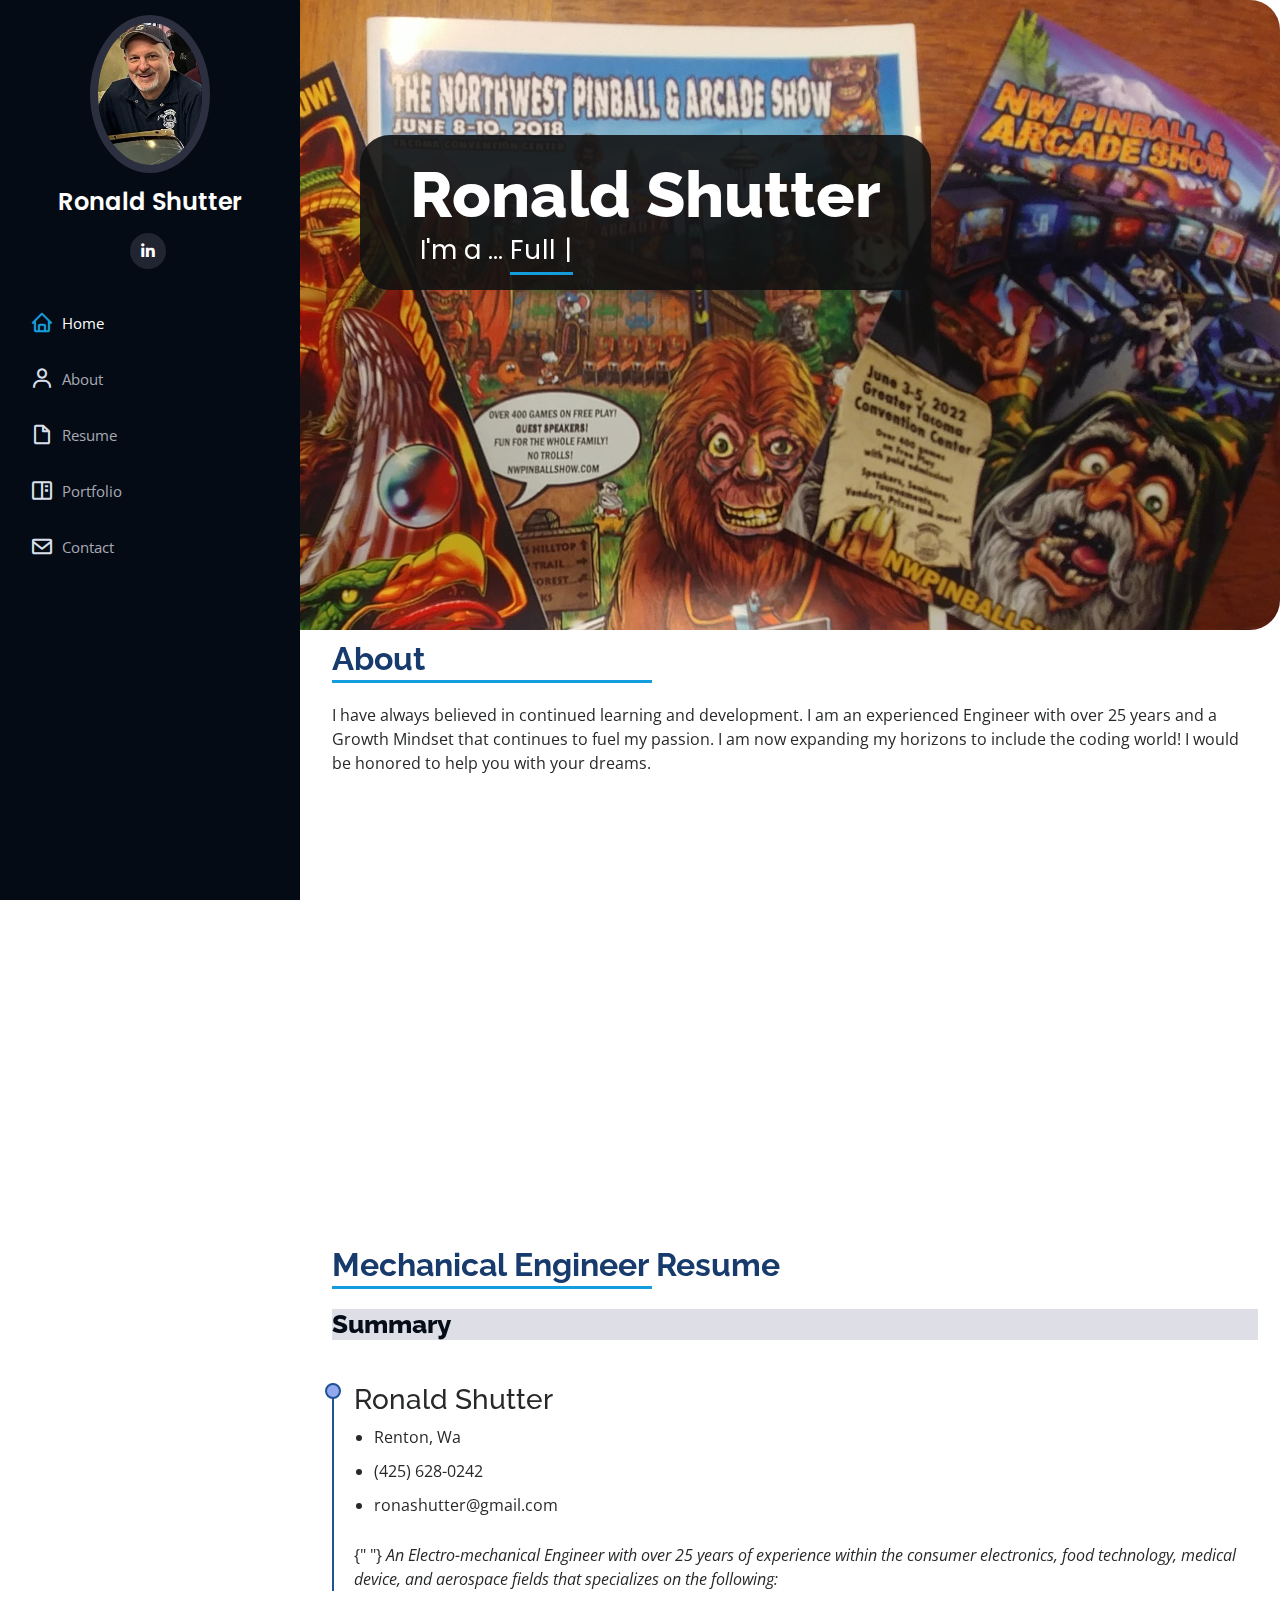
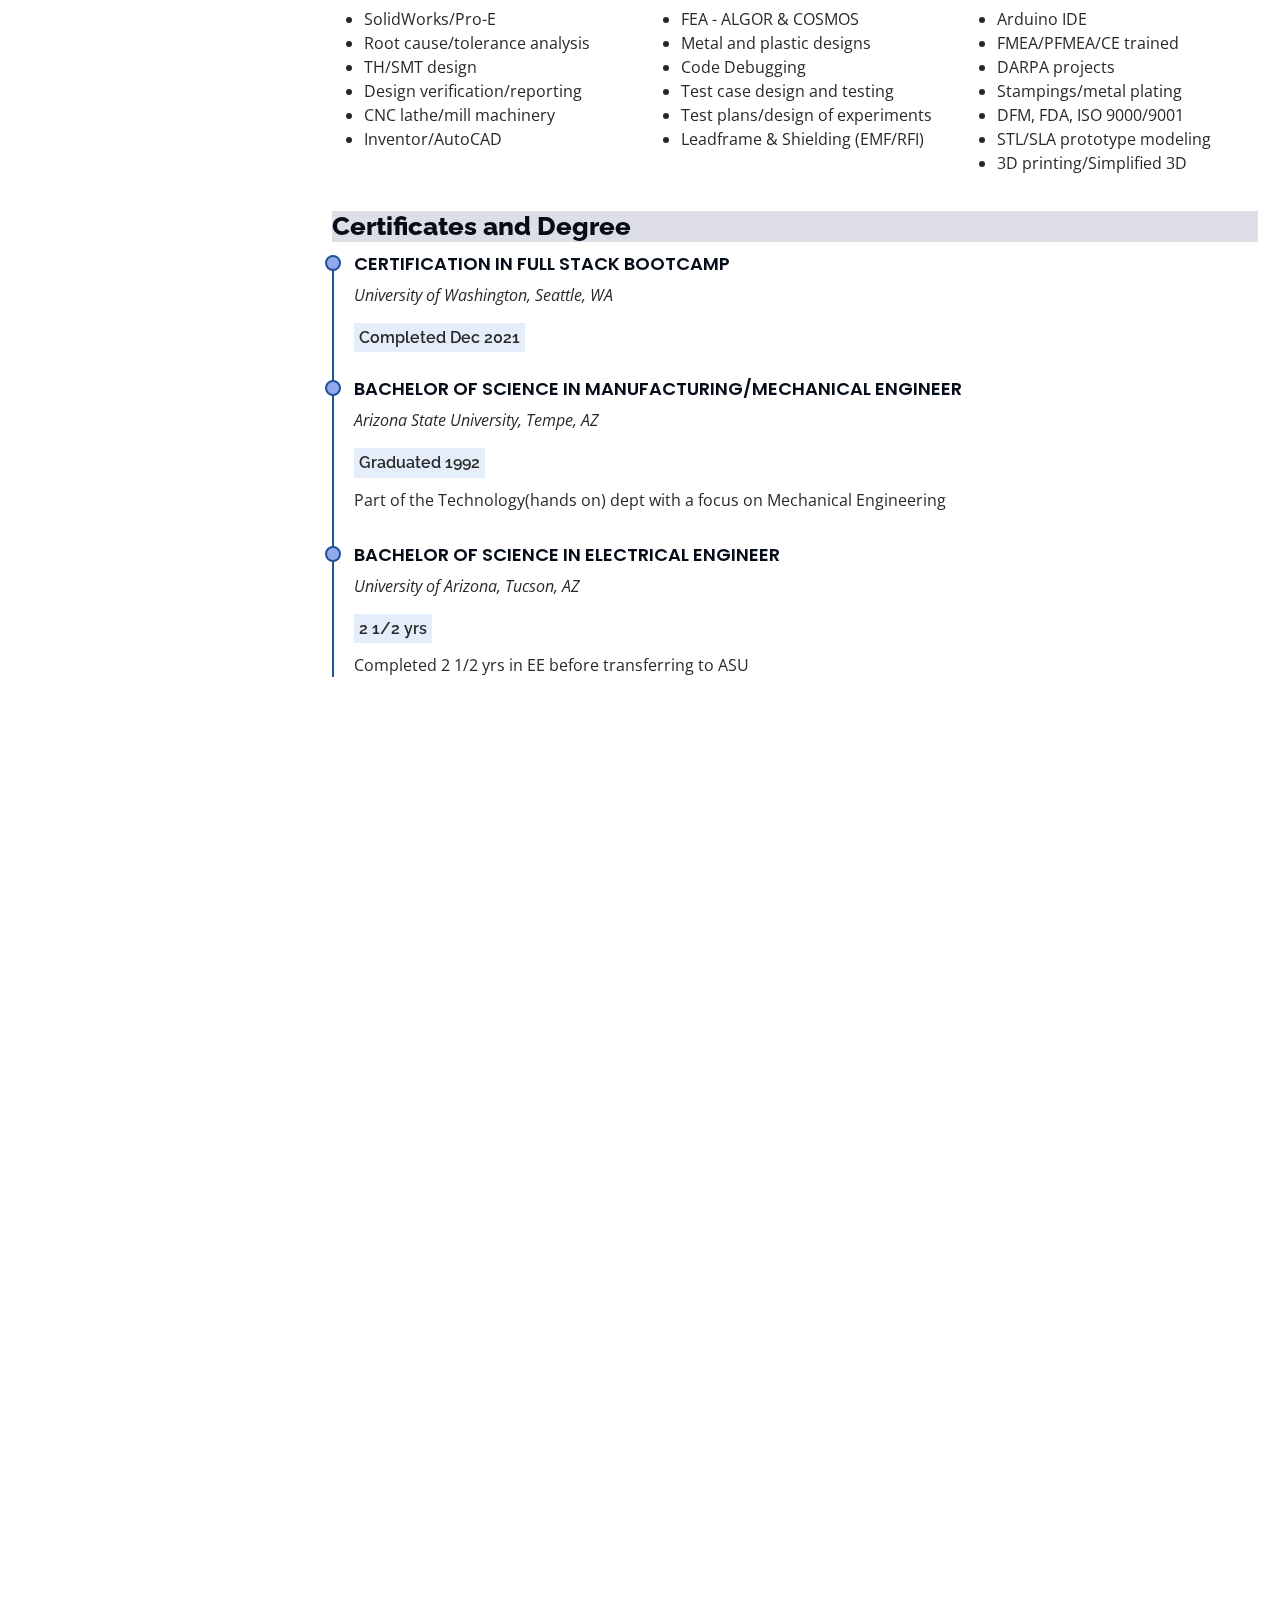
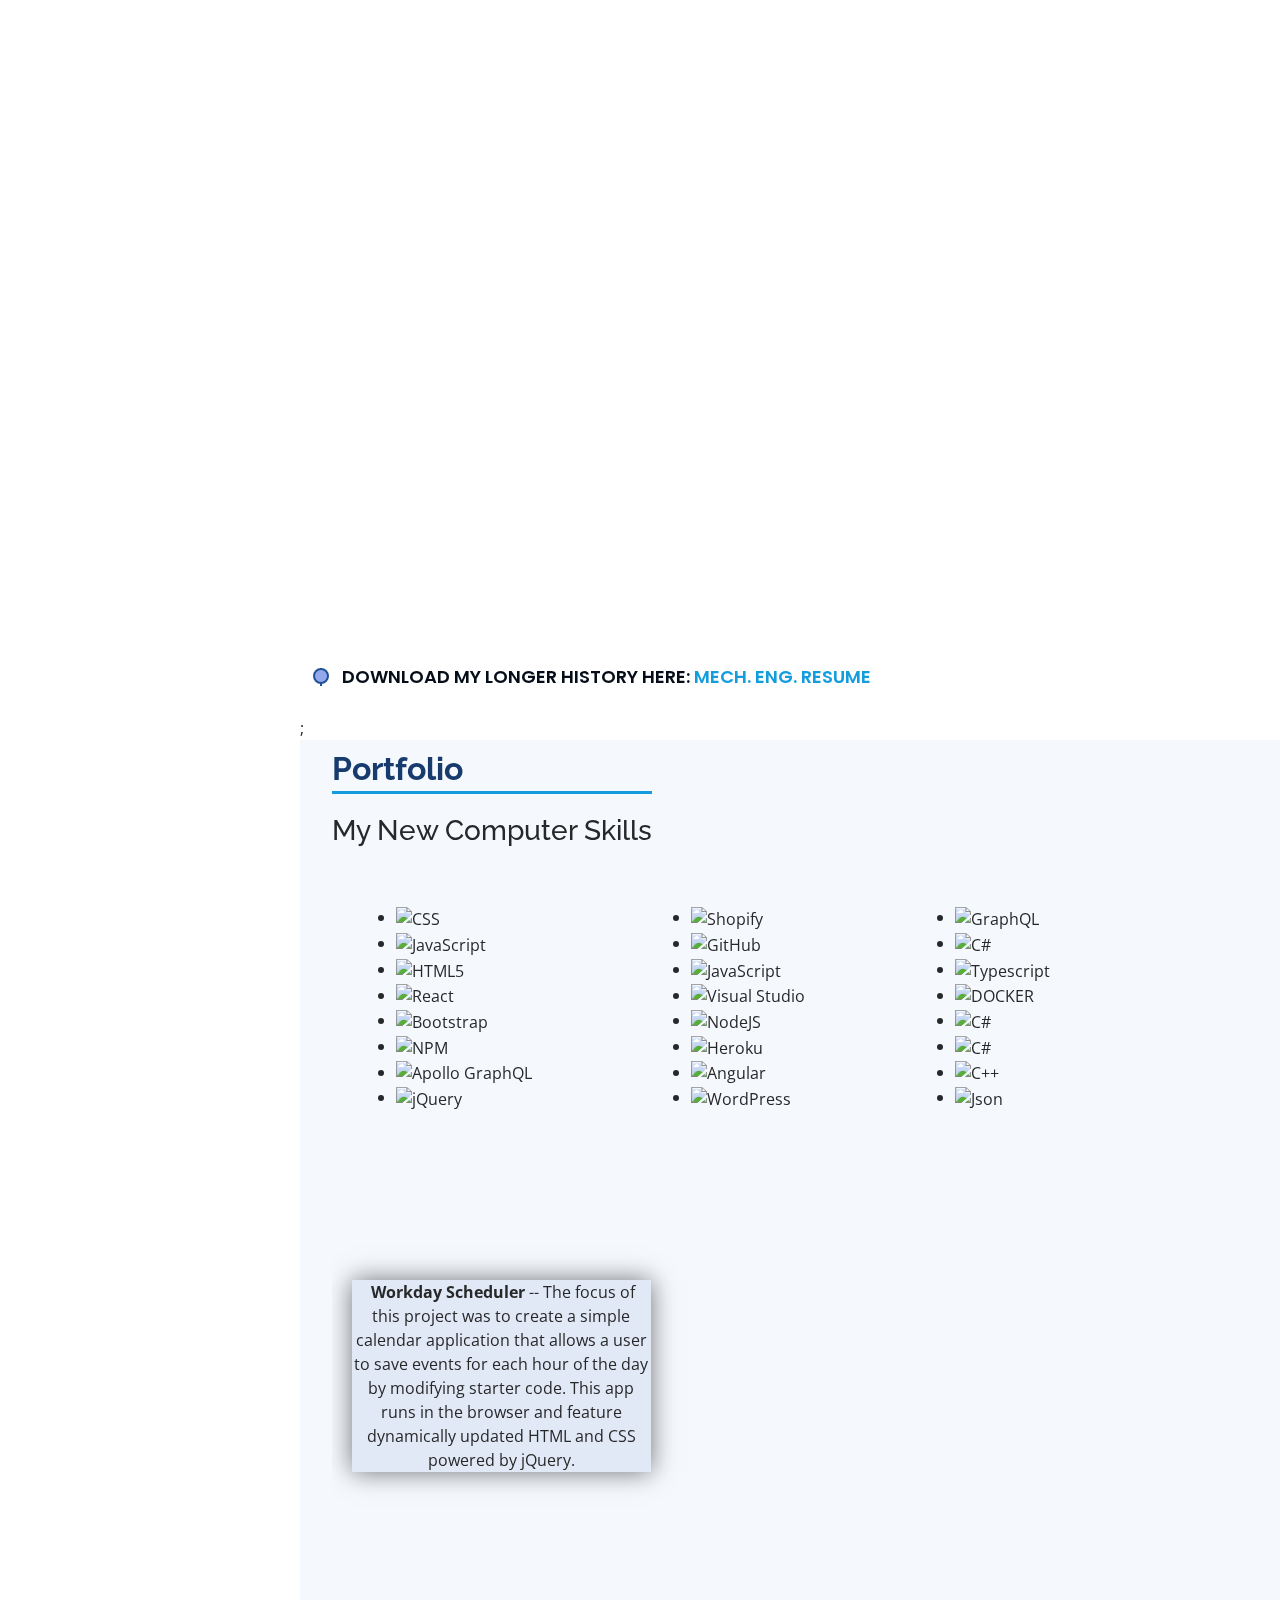
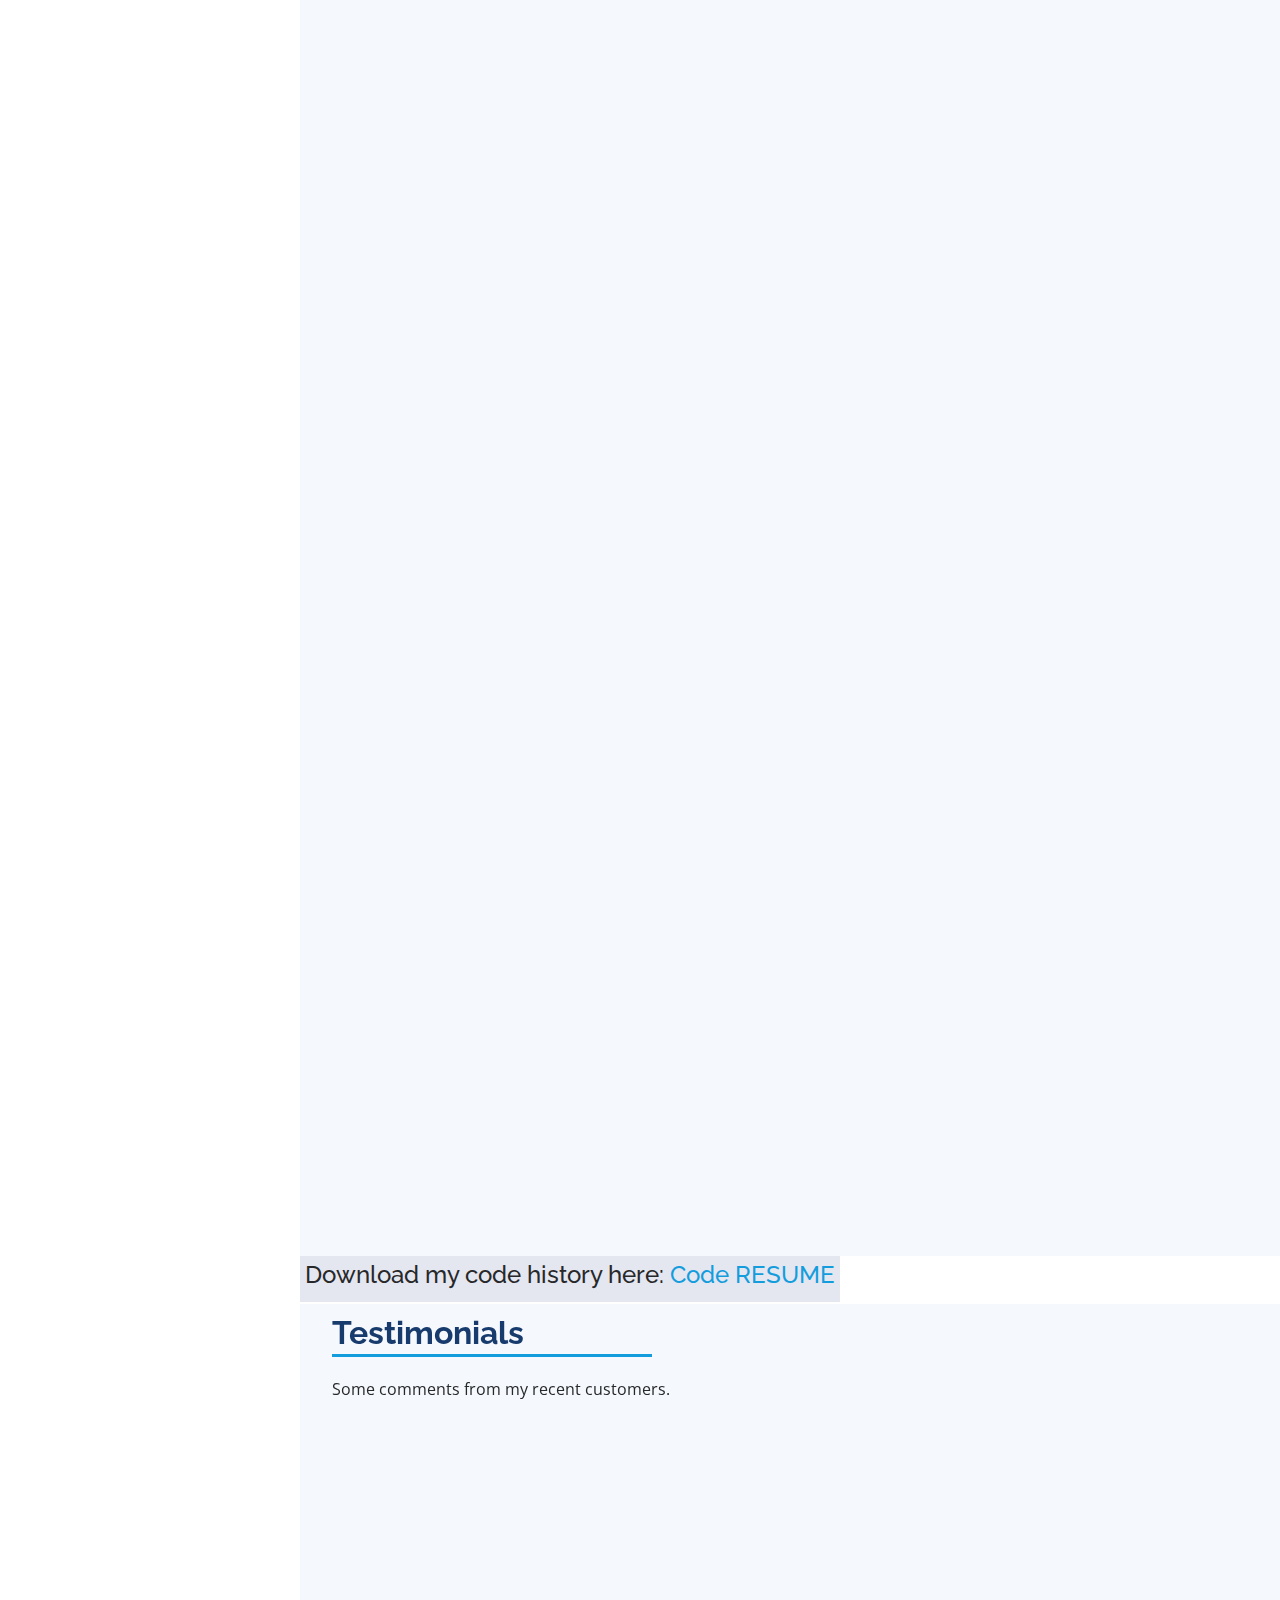
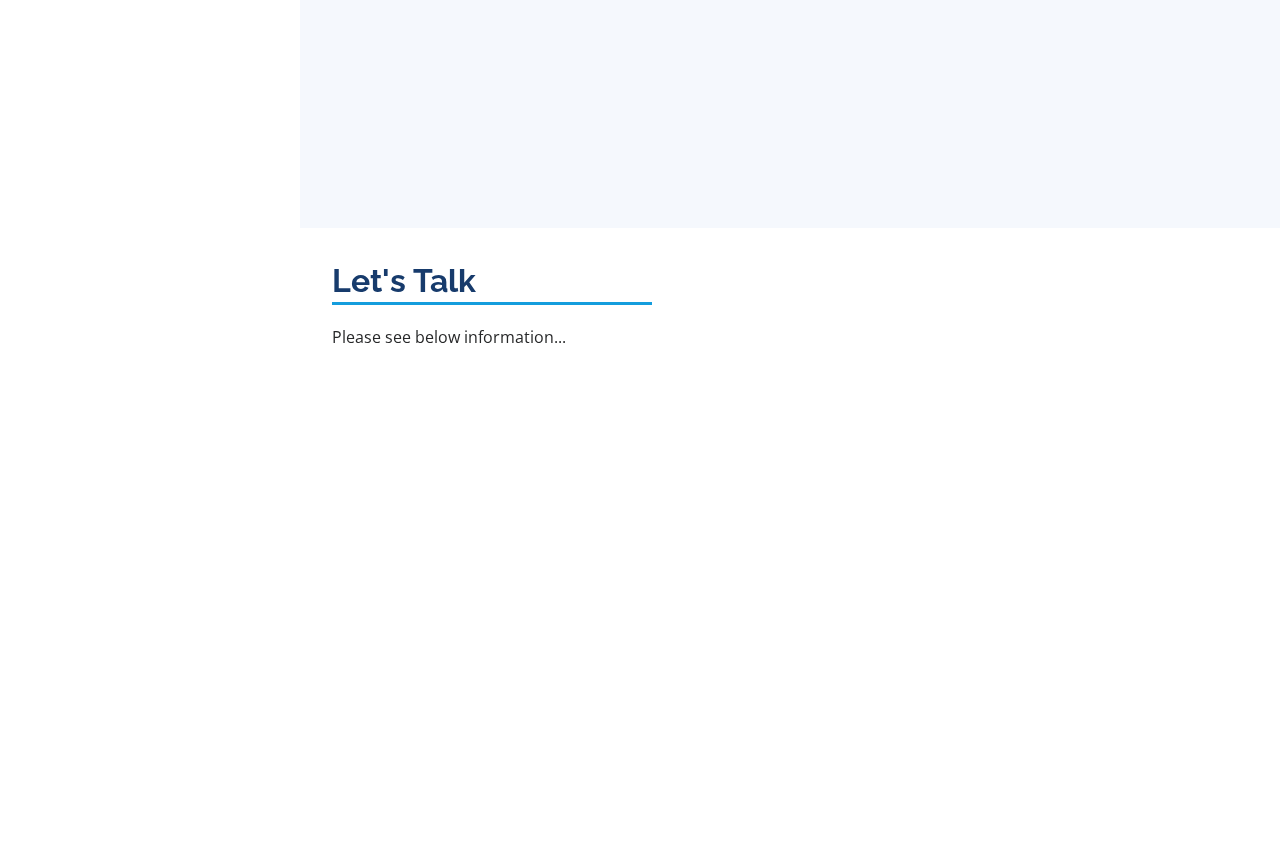
==== commit 29b354bc: "final test" ====
--- a/index.html
+++ b/index.html
@@ -591,6 +591,31 @@
             </div>
 
             <!-- Examples -->
+
+            <div class="col-lg-4 col-md-6 portfolio-item filter-personal">
+              <div class="portfolio-wrap">
+                <img
+                  src="assets/img/portfolio/Proj2.gif"
+                  class="img-fluid"
+                  alt=""
+                />
+                <b>Workday Scheduler</b> -- The focus of this project was to
+                create a simple calendar application that allows a user to save
+                events for each hour of the day by modifying starter code. This
+                app runs in the browser and feature dynamically updated HTML and
+                CSS powered by jQuery.
+                <div class="portfolio-links">
+                  <a
+                    href="https://proton-8.github.io/Interactive-Planner/"
+                    target="_blank"
+                    rel="noreferrer"
+                    title="Planner"
+                  >
+                    <i class="bx bx-link"></i>
+                  </a>
+                </div>
+              </div>
+            </div>
             <div
               class="row portfolio-container"
               data-aos="fade-up"
@@ -598,12 +623,13 @@
             >
               <div class="col-lg-4 col-md-6 portfolio-item filter-group">
                 <div class="portfolio-wrap">
+                  <!--  -->
                   <img
                     src="assets/img/portfolio/Proj1.jpg"
                     class="img-fluid"
                     alt=""
                   />
-                  <b>City-Scan</b> -- This was my first TEAM project. This
+                  <b> City-Scan</b> -- This was my first TEAM project. This
                   project allows users to search COVID-related data on a state
                   level, while evaluating quality of life data such as
                   healthcare, commute and cost of living of specific cities
@@ -620,32 +646,6 @@
                   </div>
                 </div>
               </div>
-
-              <div class="col-lg-4 col-md-6 portfolio-item filter-personal">
-                <div class="portfolio-wrap">
-                  <img
-                    src="assets/img/portfolio/Proj2.gif"
-                    class="img-fluid"
-                    alt=""
-                  />
-                  <b>Workday Scheduler</b> -- The focus of this project was to
-                  create a simple calendar application that allows a user to
-                  save events for each hour of the day by modifying starter
-                  code. This app runs in the browser and feature dynamically
-                  updated HTML and CSS powered by jQuery.
-                  <div class="portfolio-links">
-                    <a
-                      href="https://proton-8.github.io/Interactive-Planner/"
-                      target="_blank"
-                      rel="noreferrer"
-                      title="Planner"
-                    >
-                      <i class="bx bx-link"></i>
-                    </a>
-                  </div>
-                </div>
-              </div>
-
               <div class="col-lg-4 col-md-6 portfolio-item filter-group">
                 <div class="portfolio-wrap">
                   <img
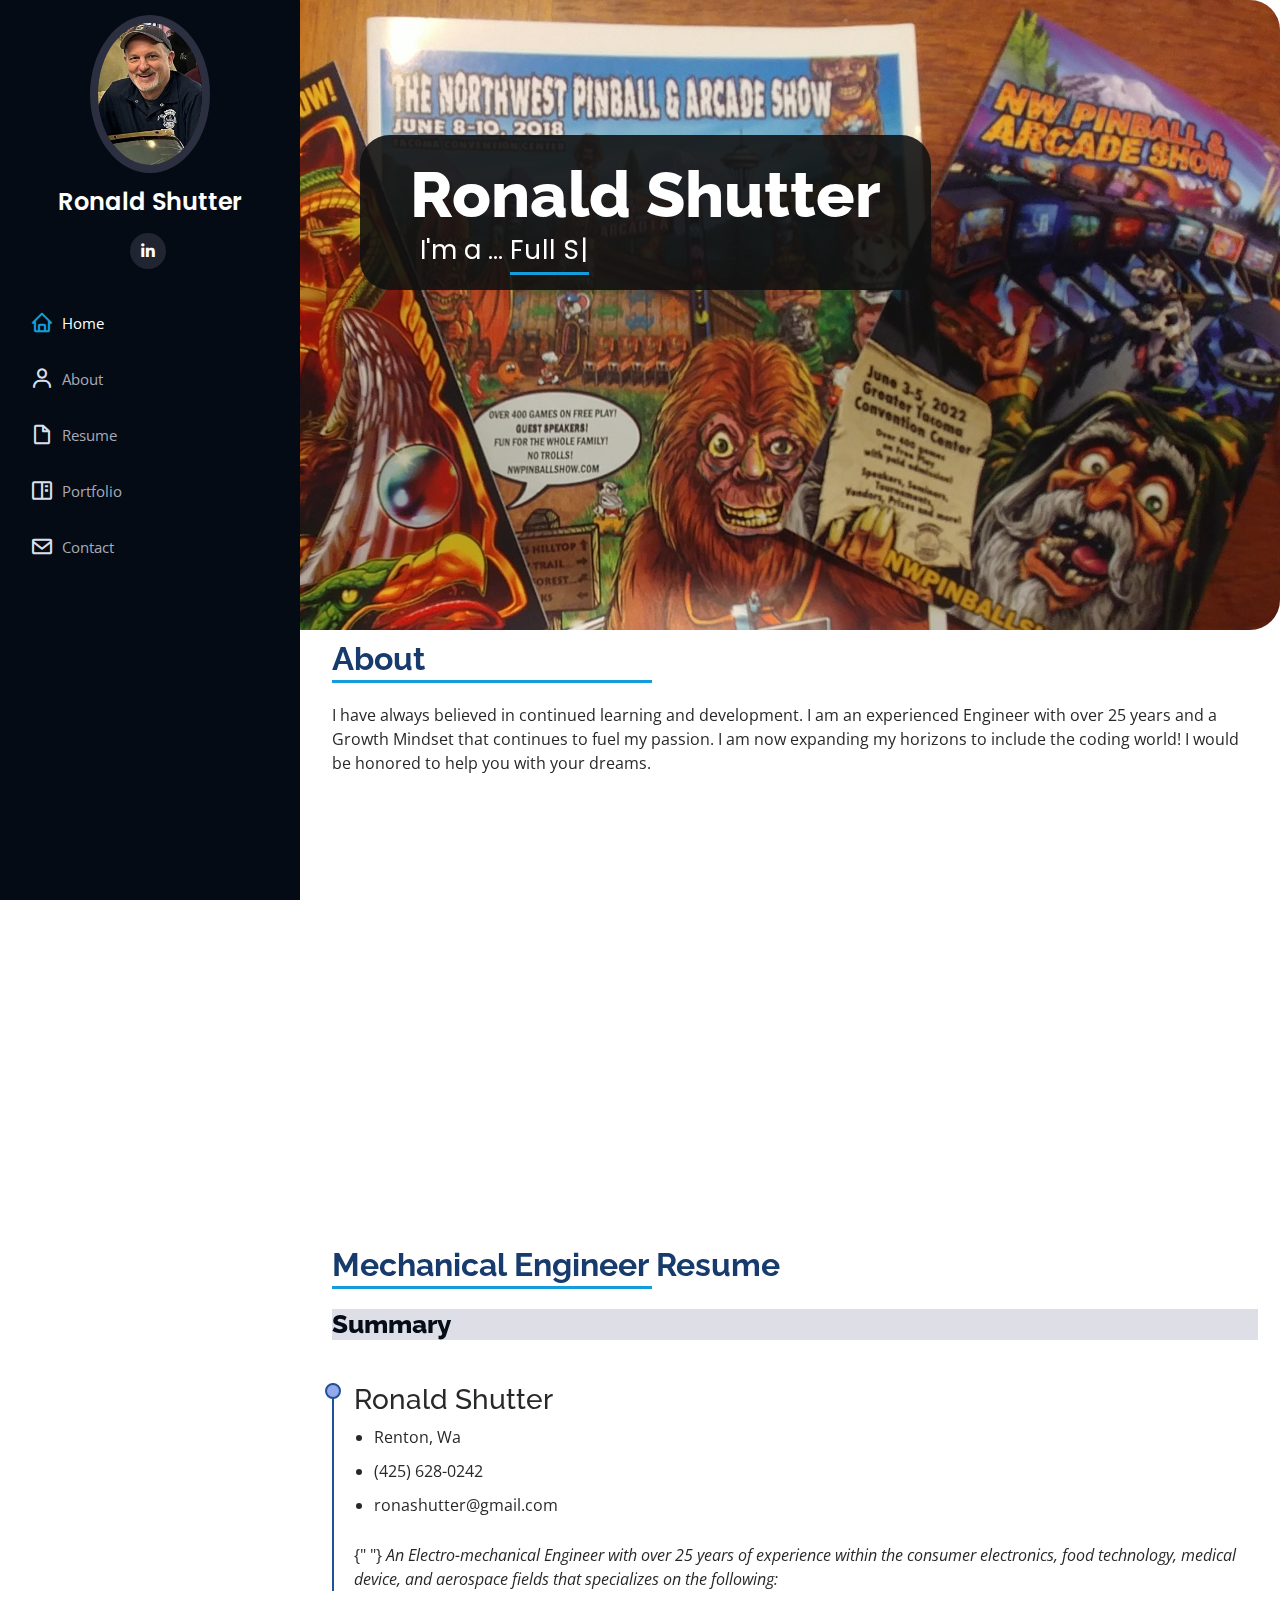
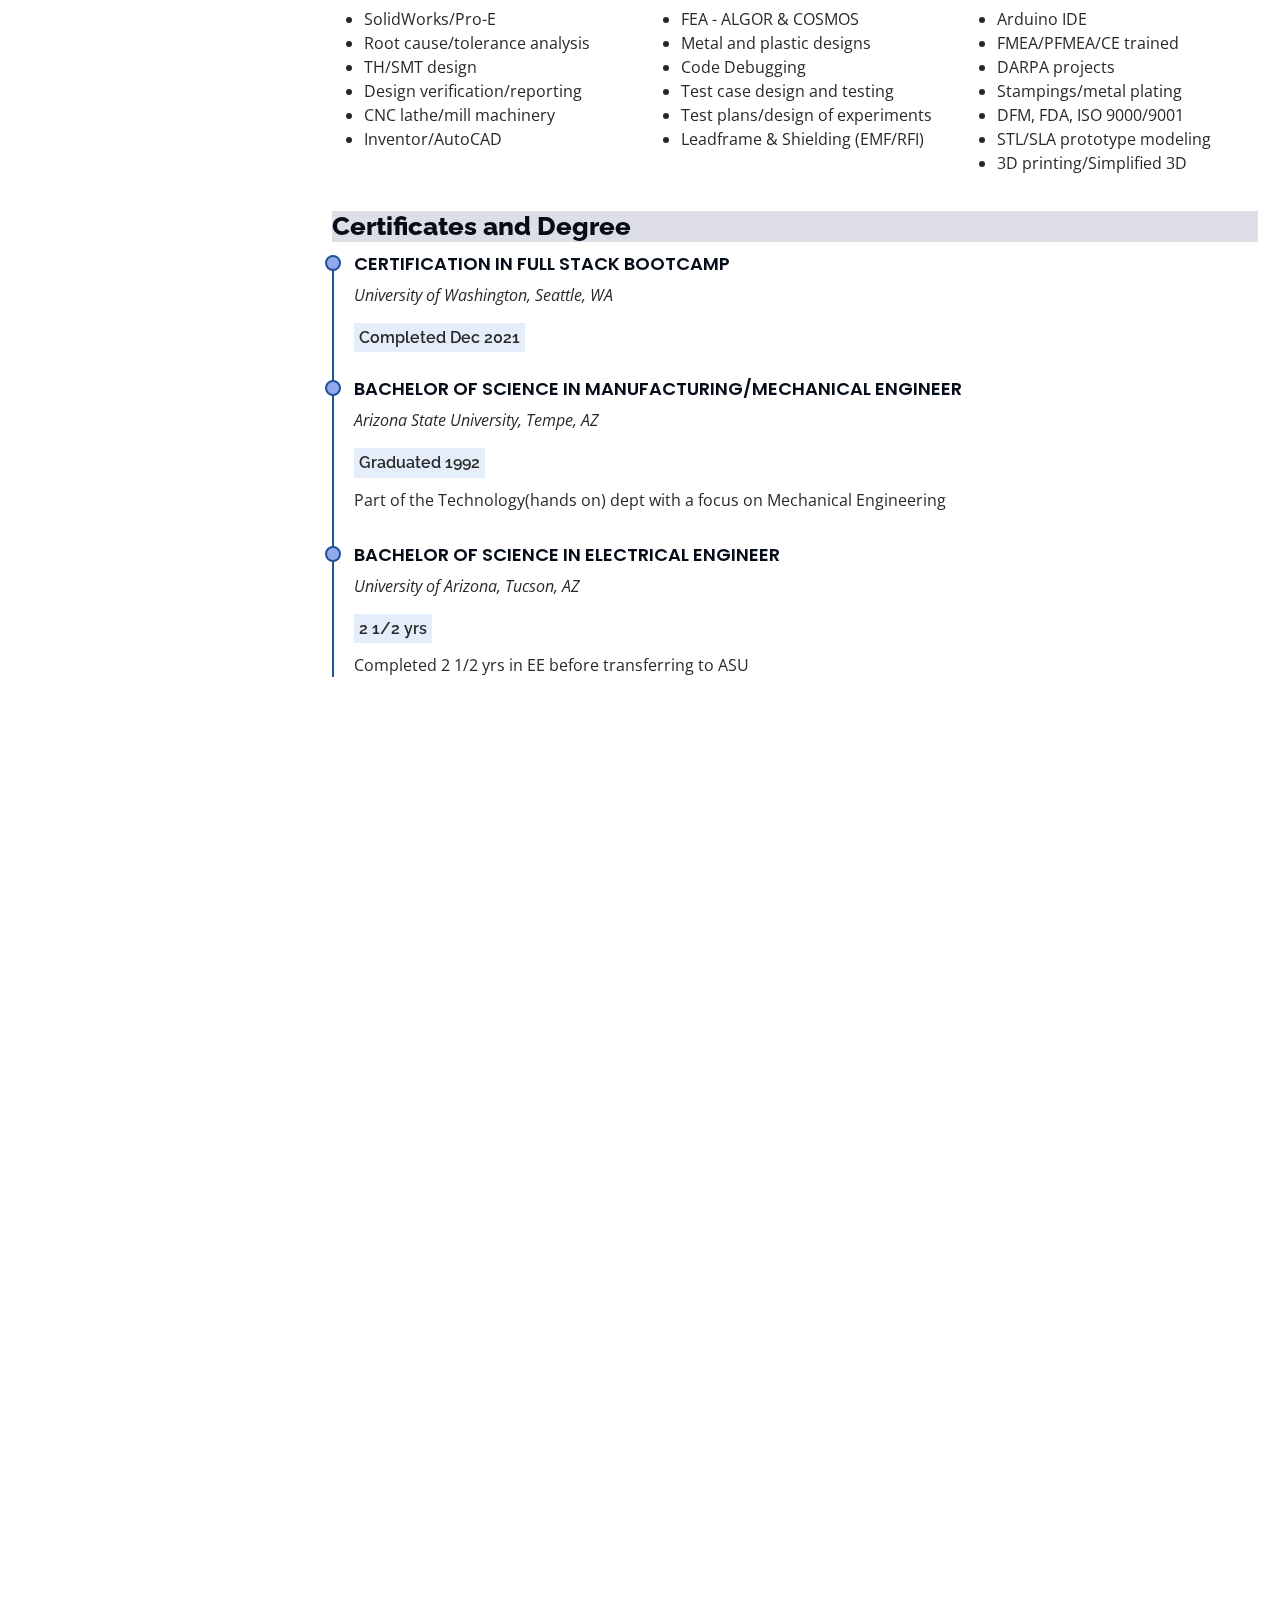
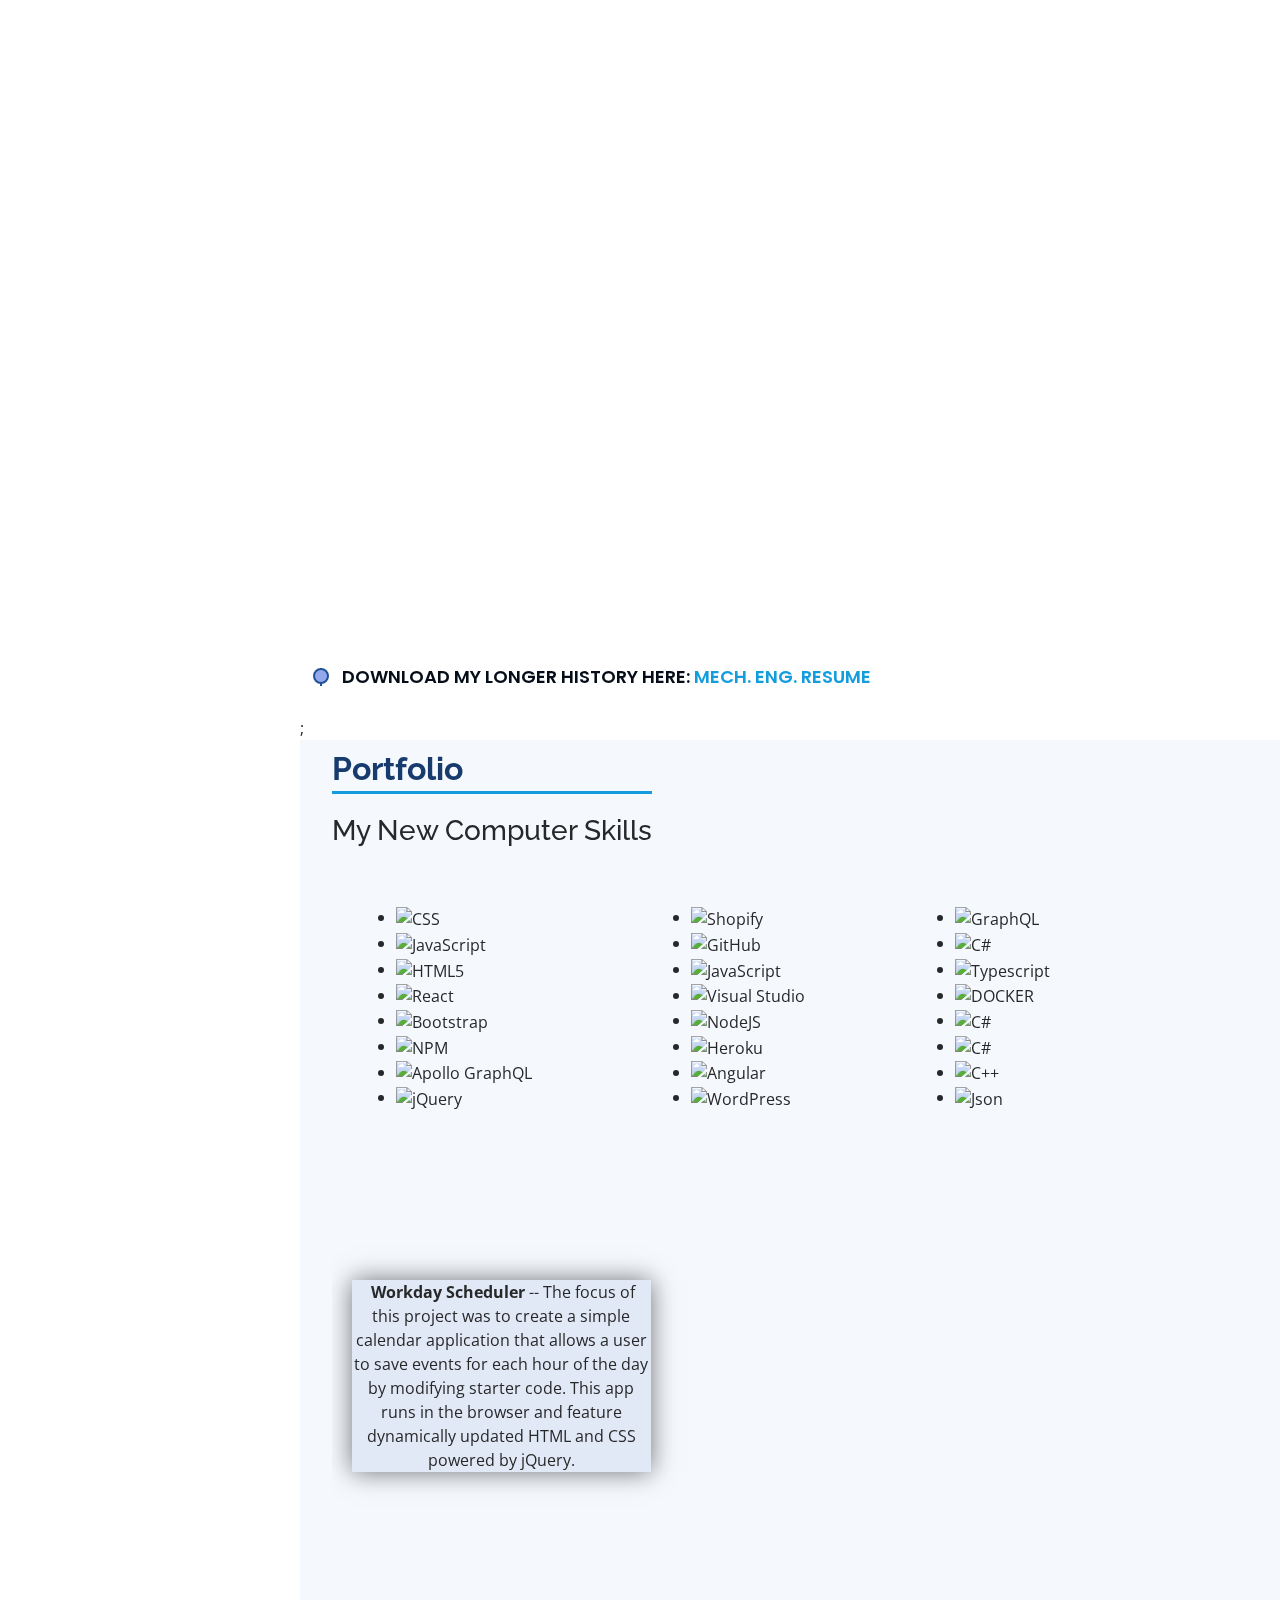
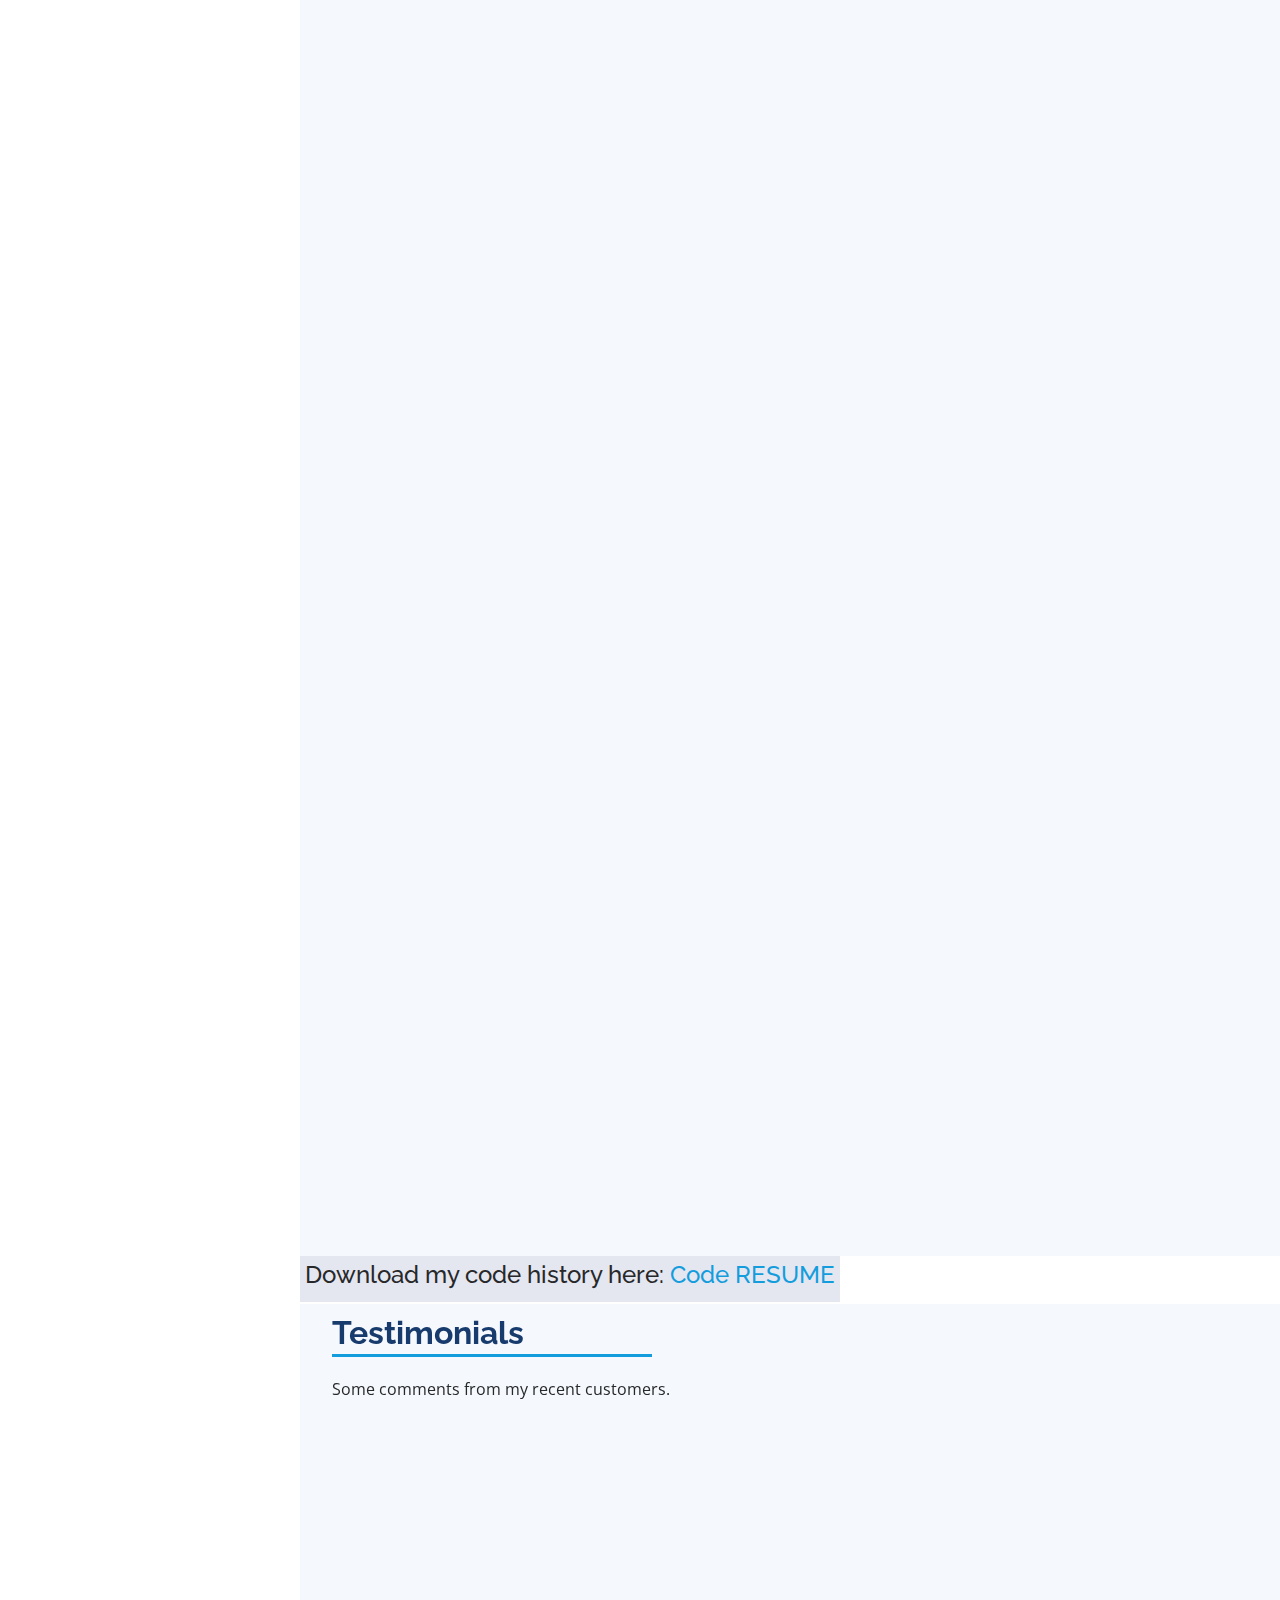
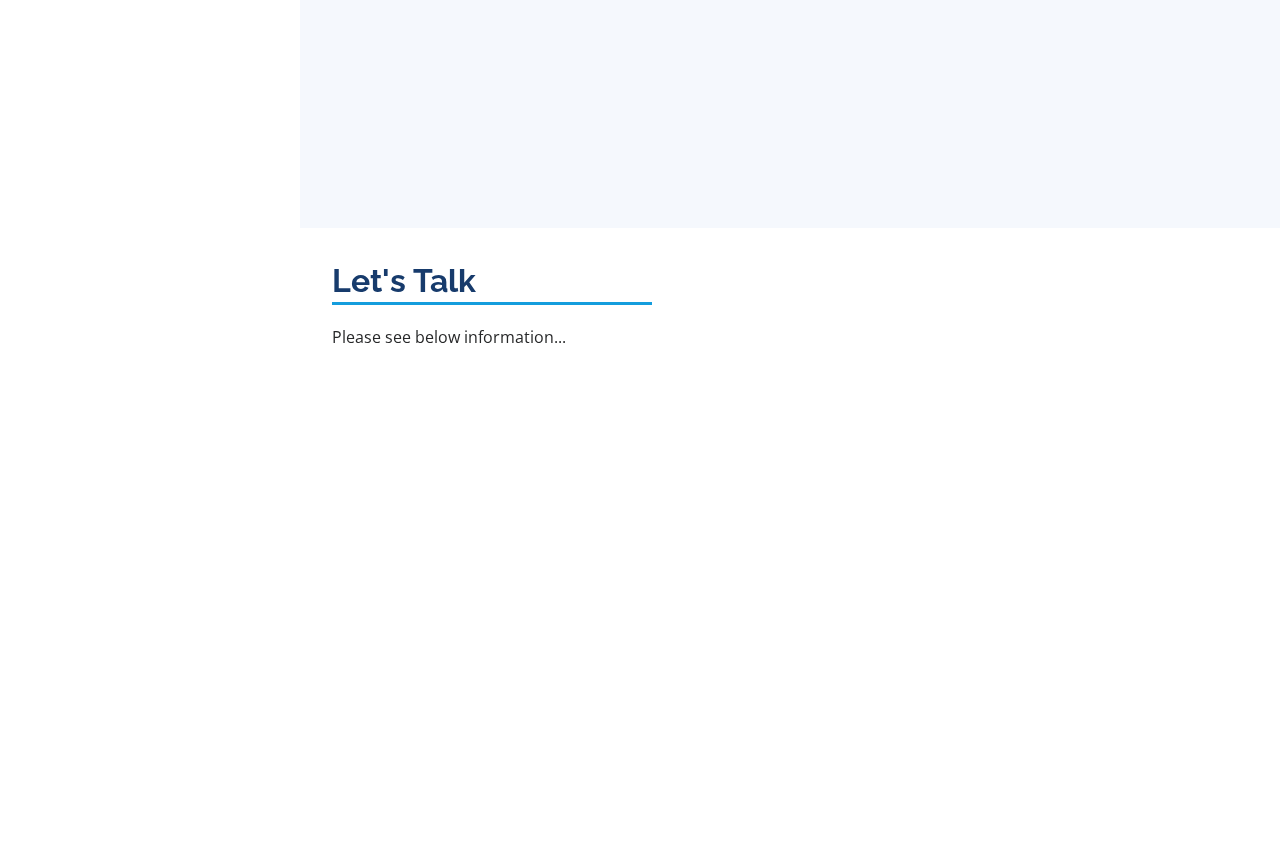
==== commit 3080d386: "temp" ====
--- a/index.html
+++ b/index.html
@@ -591,41 +591,43 @@
             </div>
 
             <!-- Examples -->
-
-            <div class="col-lg-4 col-md-6 portfolio-item filter-personal">
-              <div class="portfolio-wrap">
-                <img
-                  src="assets/img/portfolio/Proj2.gif"
-                  class="img-fluid"
-                  alt=""
-                />
-                <b>Workday Scheduler</b> -- The focus of this project was to
-                create a simple calendar application that allows a user to save
-                events for each hour of the day by modifying starter code. This
-                app runs in the browser and feature dynamically updated HTML and
-                CSS powered by jQuery.
-                <div class="portfolio-links">
-                  <a
-                    href="https://proton-8.github.io/Interactive-Planner/"
-                    target="_blank"
-                    rel="noreferrer"
-                    title="Planner"
-                  >
-                    <i class="bx bx-link"></i>
-                  </a>
-                </div>
-              </div>
-            </div>
-            <div
+            
+
+              <div class="col-lg-4 col-md-6 portfolio-item filter-personal">
+                <div class="portfolio-wrap">
+                  <img
+                    src="assets/img/portfolio/Proj2.gif"
+                    class="img-fluid"
+                    alt=""
+                  />
+                  <b>Workday Scheduler</b> -- The focus of this project was to
+                  create a simple calendar application that allows a user to
+                  save events for each hour of the day by modifying starter
+                  code. This app runs in the browser and feature dynamically
+                  updated HTML and CSS powered by jQuery.
+                  <div class="portfolio-links">
+                    <a
+                      href="https://proton-8.github.io/Interactive-Planner/"
+                      target="_blank"
+                      rel="noreferrer"
+                      title="Planner"
+                    >
+                      <i class="bx bx-link"></i>
+                    </a>
+                  </div>
+                </div>
+              </div>
+<div
               class="row portfolio-container"
               data-aos="fade-up"
               data-aos-delay="50"
             >
-              <div class="col-lg-4 col-md-6 portfolio-item filter-group">
-                <div class="portfolio-wrap">
-                  <!--  -->
+
+            <div class="col-lg-4 col-md-6 portfolio-item filter-group">
+              <div class="portfolio-wrap">
+                <!--assets/img/portfolio/Proj1.jpg  -->
                   <img
-                    src="assets/img/portfolio/Proj1.jpg"
+                    src="assets/img/portfolio/Proj2.gif"
                     class="img-fluid"
                     alt=""
                   />
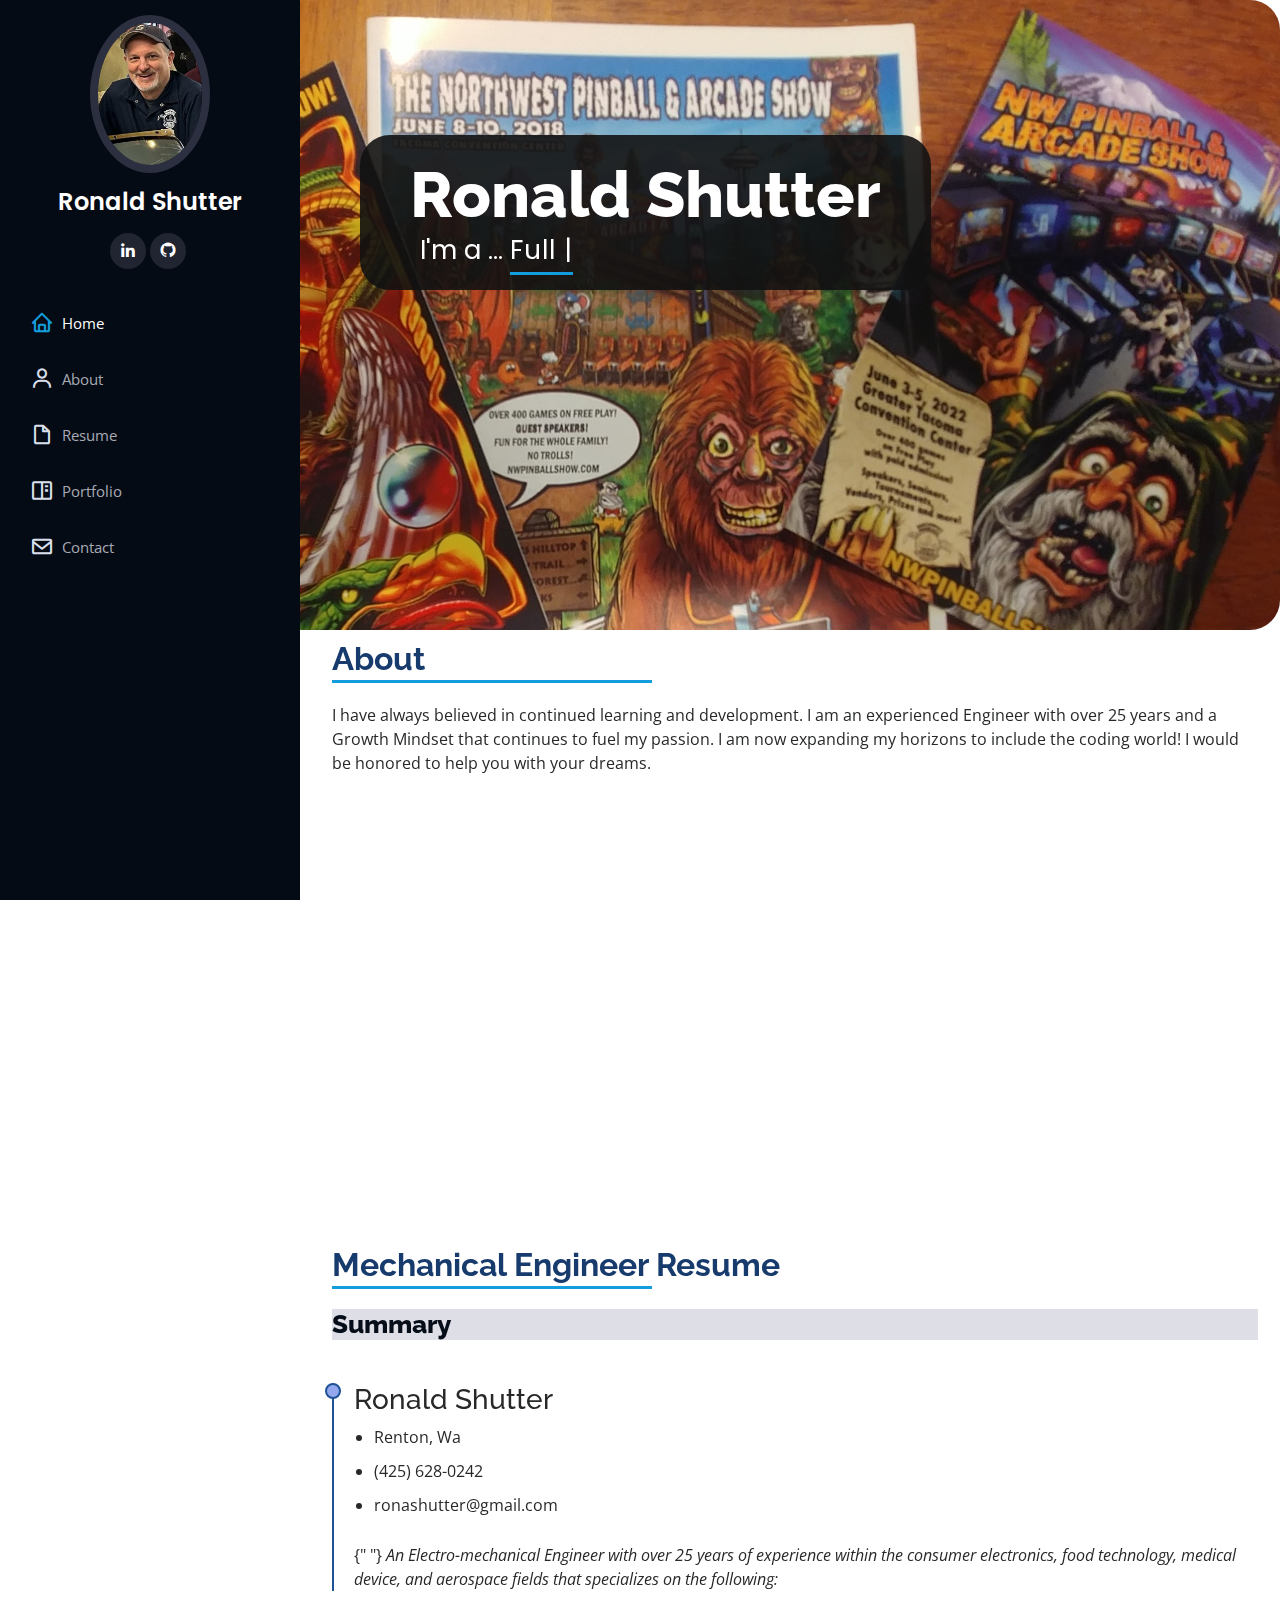
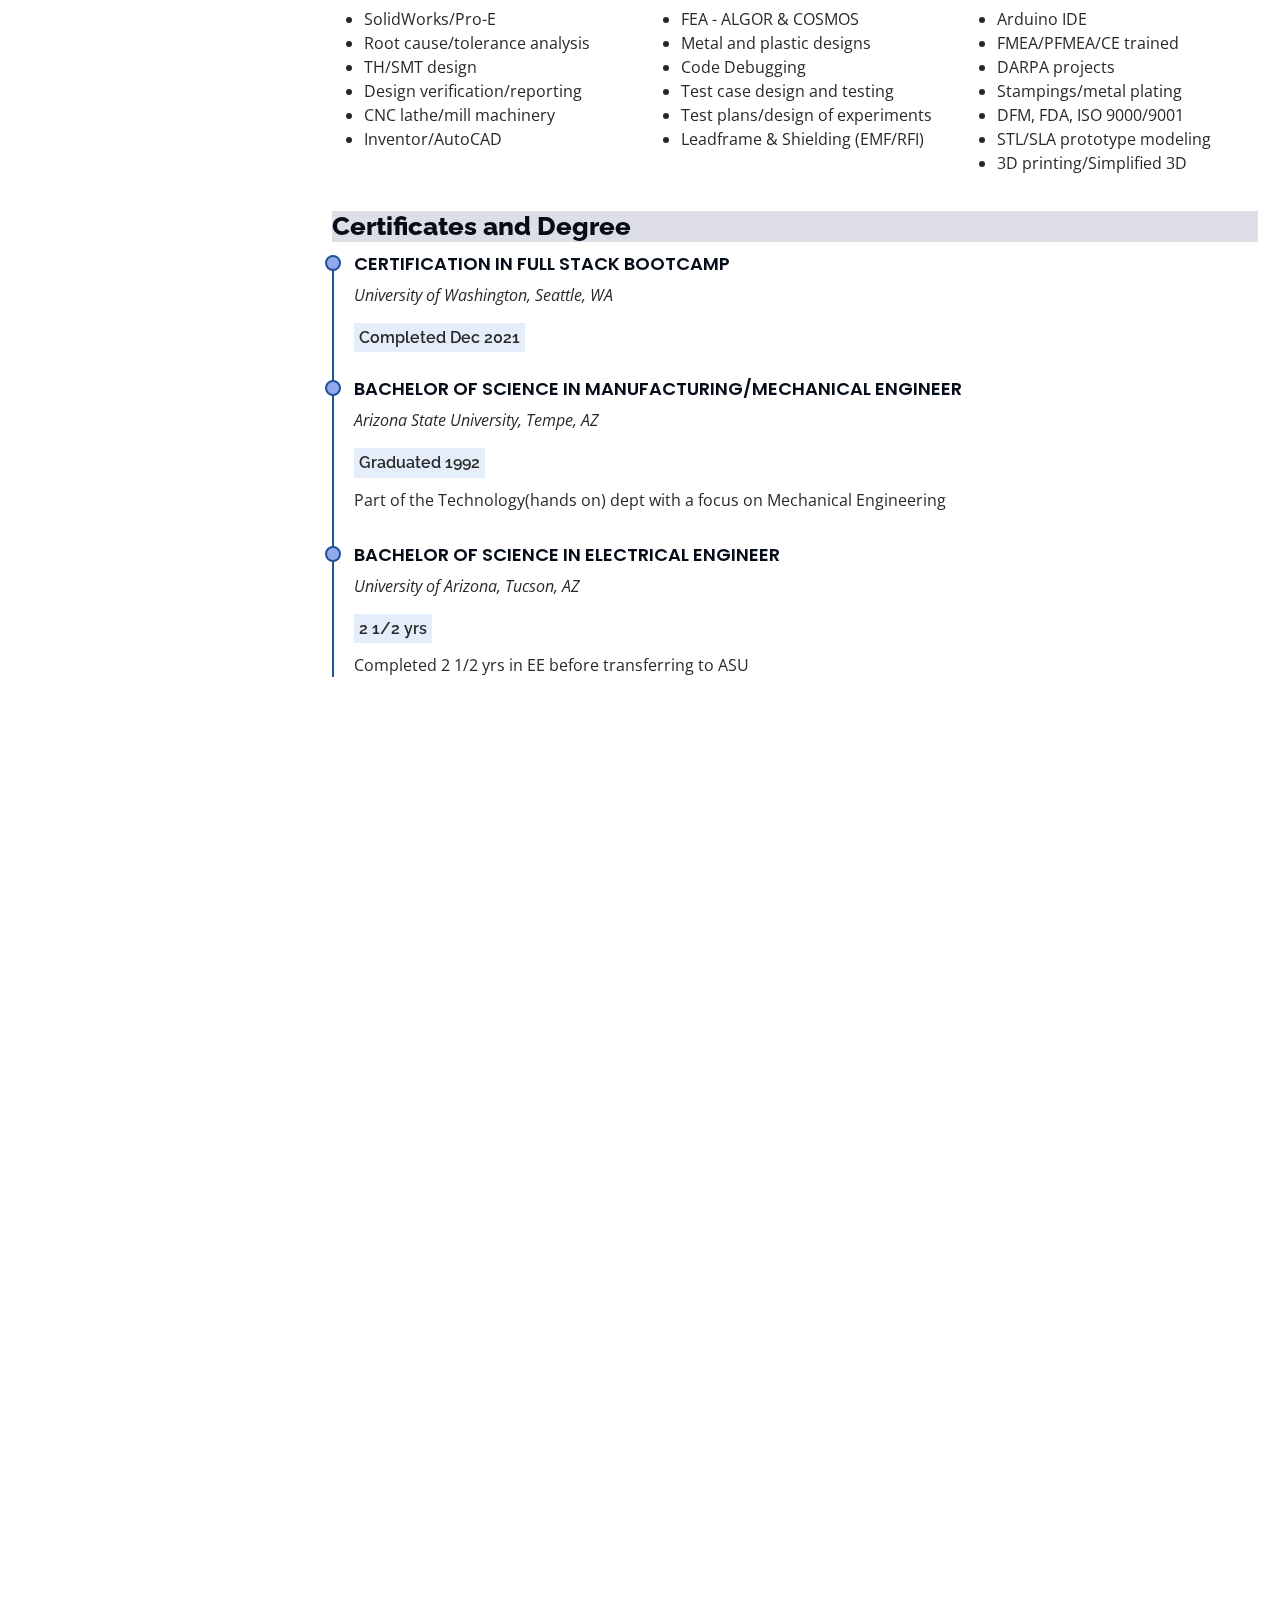
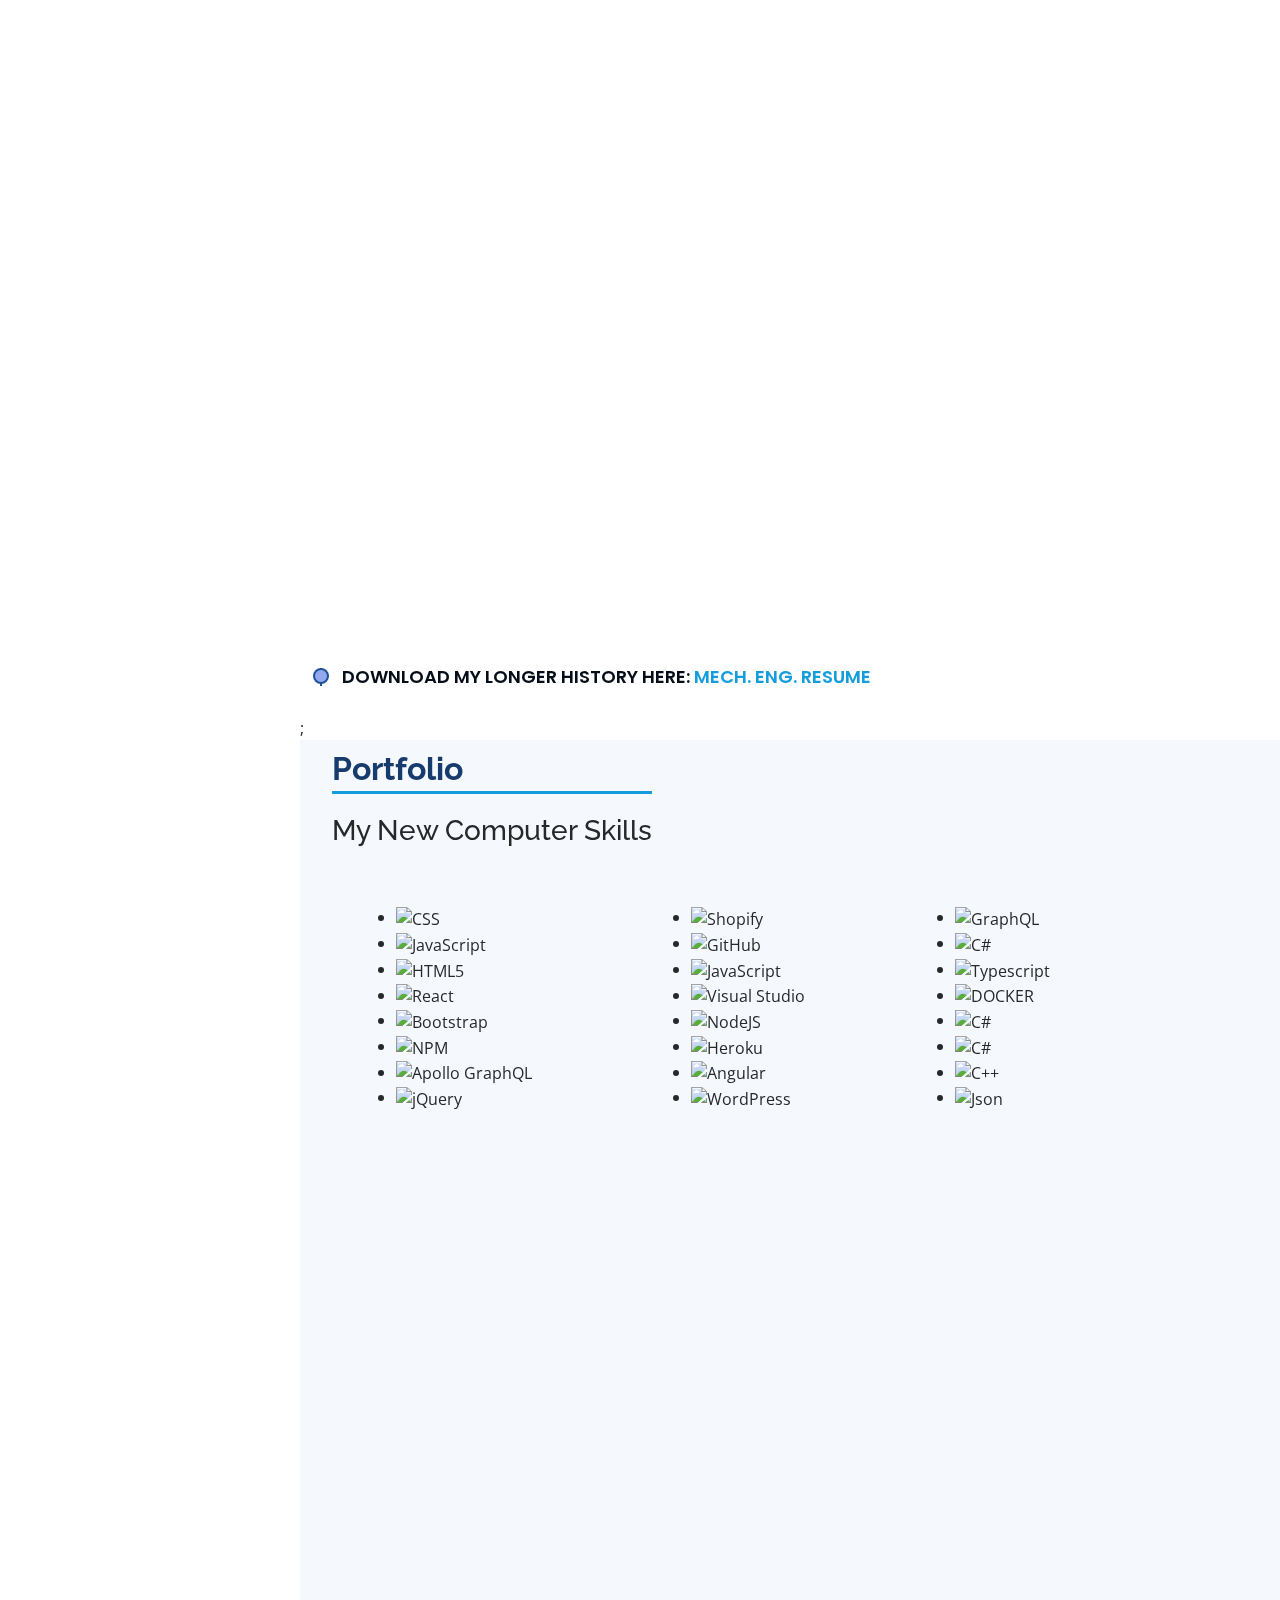
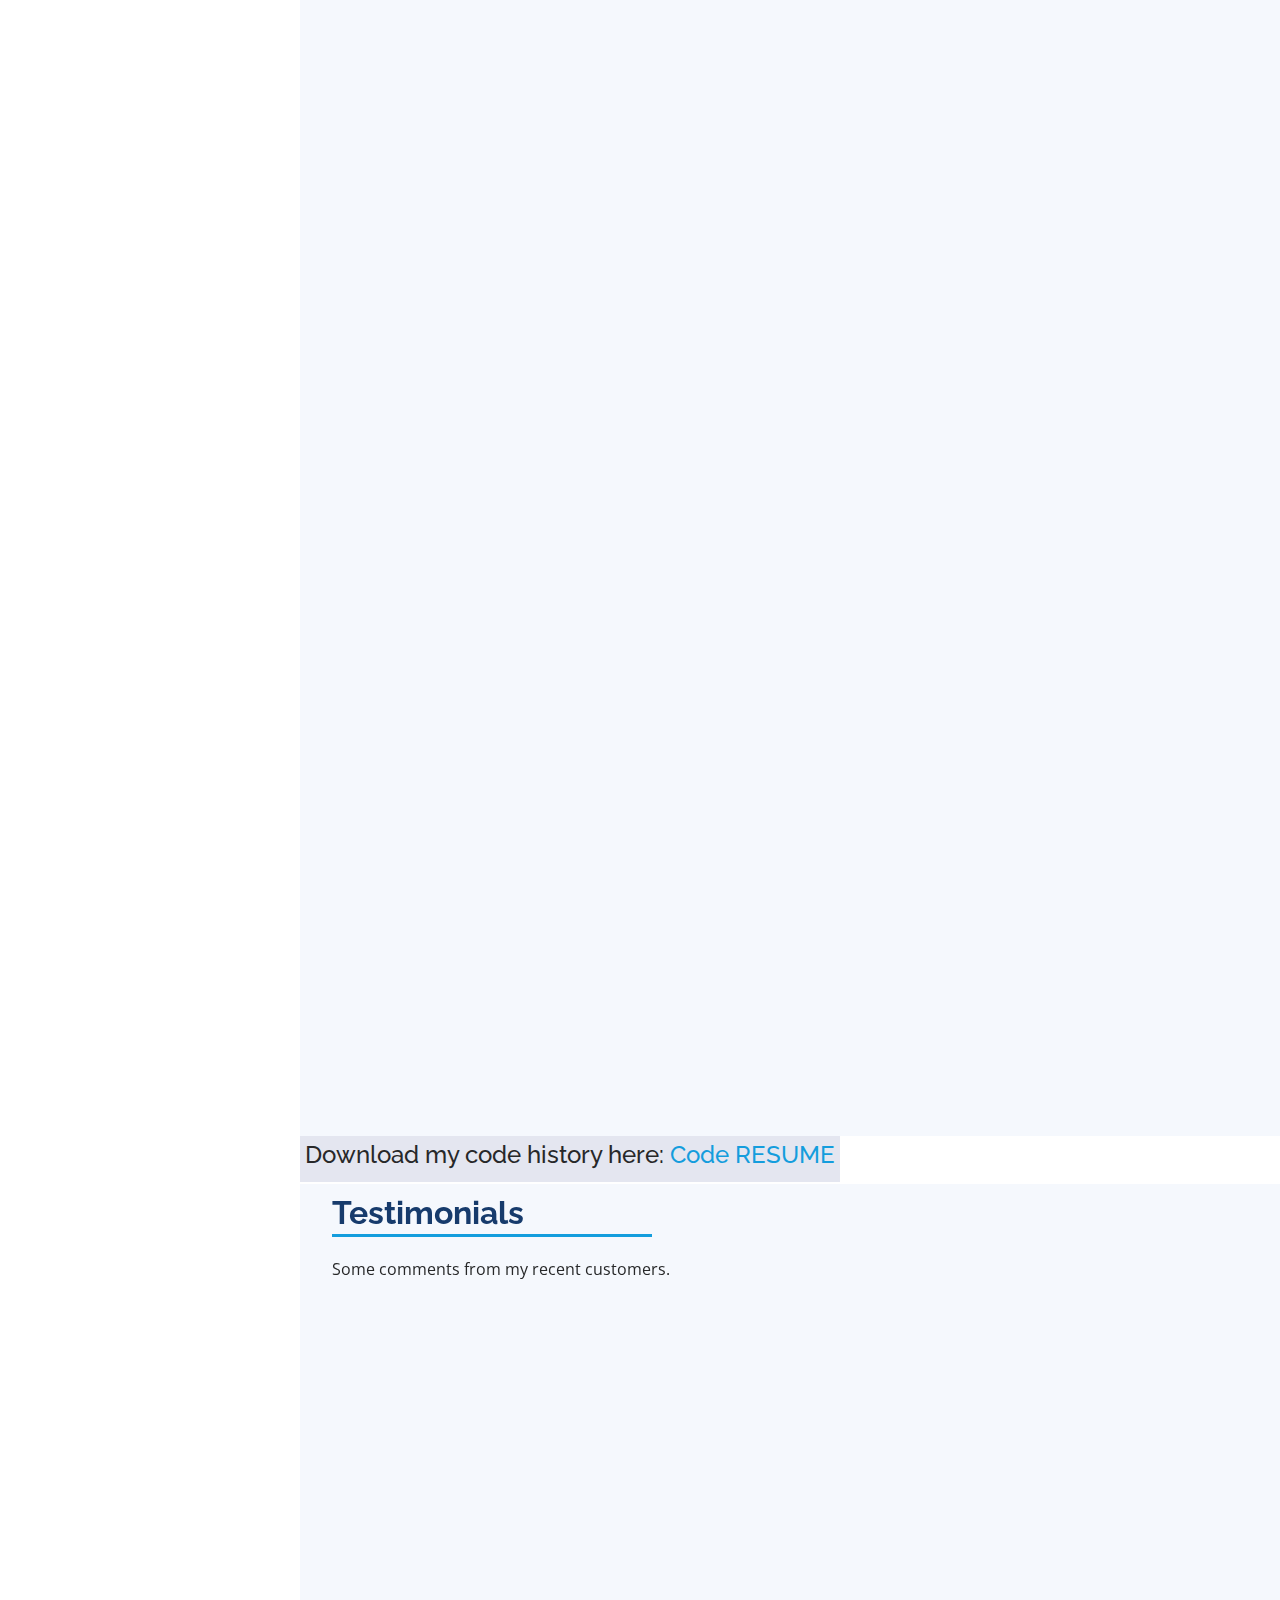
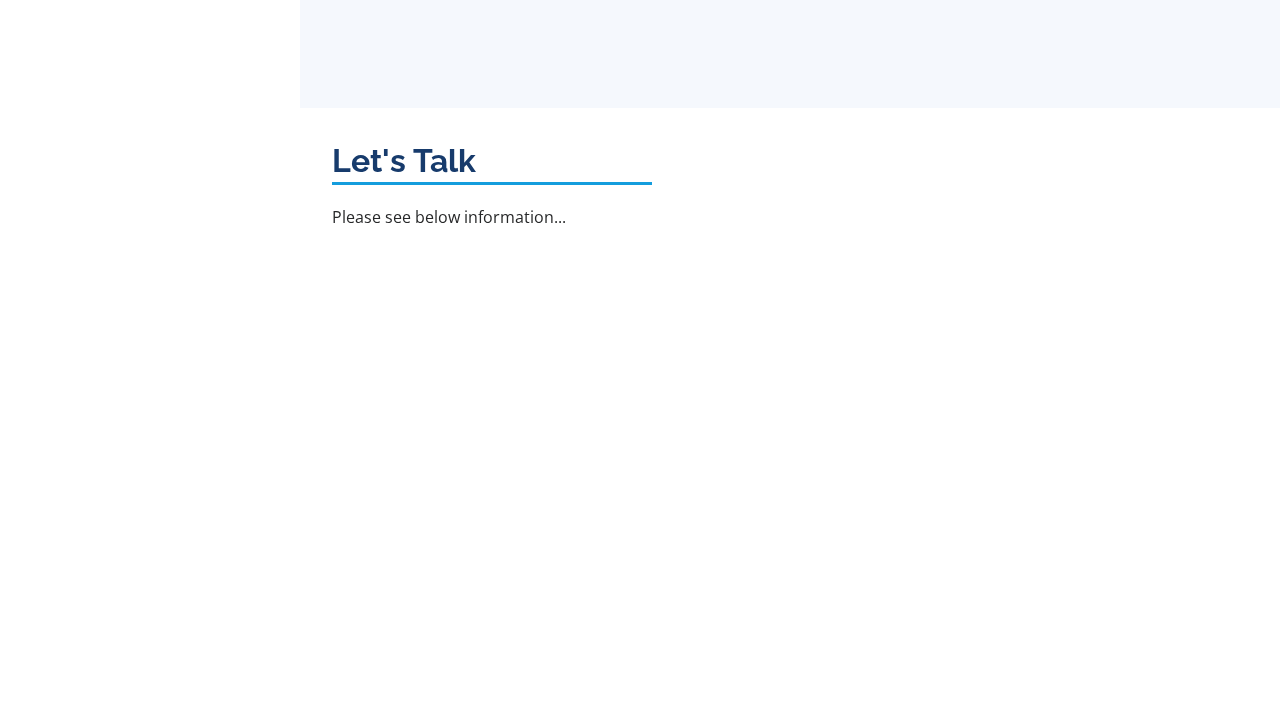
==== commit d56b154e: "Fixed broken and added links" ====
--- a/index.html
+++ b/index.html
@@ -54,7 +54,16 @@
           />
           <h1 class="text-light"><a href="index.html">Ronald Shutter</a></h1>
           <div class="social-links mt-3 text-center">
-            <a href="#" class="linkedin"><i class="bx bxl-linkedin"></i></a>
+            <a
+              href="https://www.linkedin.com/in/ron-shutter-95613211/ "
+              class="linkedin"
+              ><i class="bx bxl-linkedin"></i>
+              <a
+                href=" https://github.com/Proton-8 "
+                class="github"
+                ><i class="bx bxl-github"></i
+              ></a>
+            </a>
           </div>
         </div>
 
@@ -591,7 +600,36 @@
             </div>
 
             <!-- Examples -->
-            
+
+            <div
+              class="row portfolio-container"
+              data-aos="fade-up"
+              data-aos-delay="50"
+            >
+              <div class="col-lg-4 col-md-6 portfolio-item filter-group">
+                <div class="portfolio-wrap">
+                  <img
+                    src="assets/img/portfolio/CityScan.jpg"
+                    class="img-fluid"
+                    alt=""
+                  />
+                  <b> City-Scan</b> -- This was my first TEAM project. This
+                  project allows users to search COVID-related data on a state
+                  level, while evaluating quality of life data such as
+                  healthcare, commute and cost of living of specific cities
+                  within the state.
+                  <div class="portfolio-links">
+                    <a
+                      href="https://michaelhermes.github.io/City-Scan/"
+                      target="_blank"
+                      rel="noreferrer"
+                      title="City Scan"
+                    >
+                      <i class="bx bx-link"></i>
+                    </a>
+                  </div>
+                </div>
+              </div>
 
               <div class="col-lg-4 col-md-6 portfolio-item filter-personal">
                 <div class="portfolio-wrap">
@@ -617,37 +655,7 @@
                   </div>
                 </div>
               </div>
-<div
-              class="row portfolio-container"
-              data-aos="fade-up"
-              data-aos-delay="50"
-            >
-
-            <div class="col-lg-4 col-md-6 portfolio-item filter-group">
-              <div class="portfolio-wrap">
-                <!--assets/img/portfolio/Proj1.jpg  -->
-                  <img
-                    src="assets/img/portfolio/Proj2.gif"
-                    class="img-fluid"
-                    alt=""
-                  />
-                  <b> City-Scan</b> -- This was my first TEAM project. This
-                  project allows users to search COVID-related data on a state
-                  level, while evaluating quality of life data such as
-                  healthcare, commute and cost of living of specific cities
-                  within the state.
-                  <div class="portfolio-links">
-                    <a
-                      href="https://michaelhermes.github.io/City-Scan/"
-                      target="_blank"
-                      rel="noreferrer"
-                      title="City Scan"
-                    >
-                      <i class="bx bx-link"></i>
-                    </a>
-                  </div>
-                </div>
-              </div>
+
               <div class="col-lg-4 col-md-6 portfolio-item filter-group">
                 <div class="portfolio-wrap">
                   <img
@@ -707,7 +715,7 @@
               <div class="col-lg-4 col-md-6 portfolio-item filter-group">
                 <div class="portfolio-wrap">
                   <img
-                    src="assets/img/portfolio/Proj8.jpg"
+                    src="assets/img/portfolio/Proj88.jpg"
                     class="img-fluid"
                     alt=""
                   />
